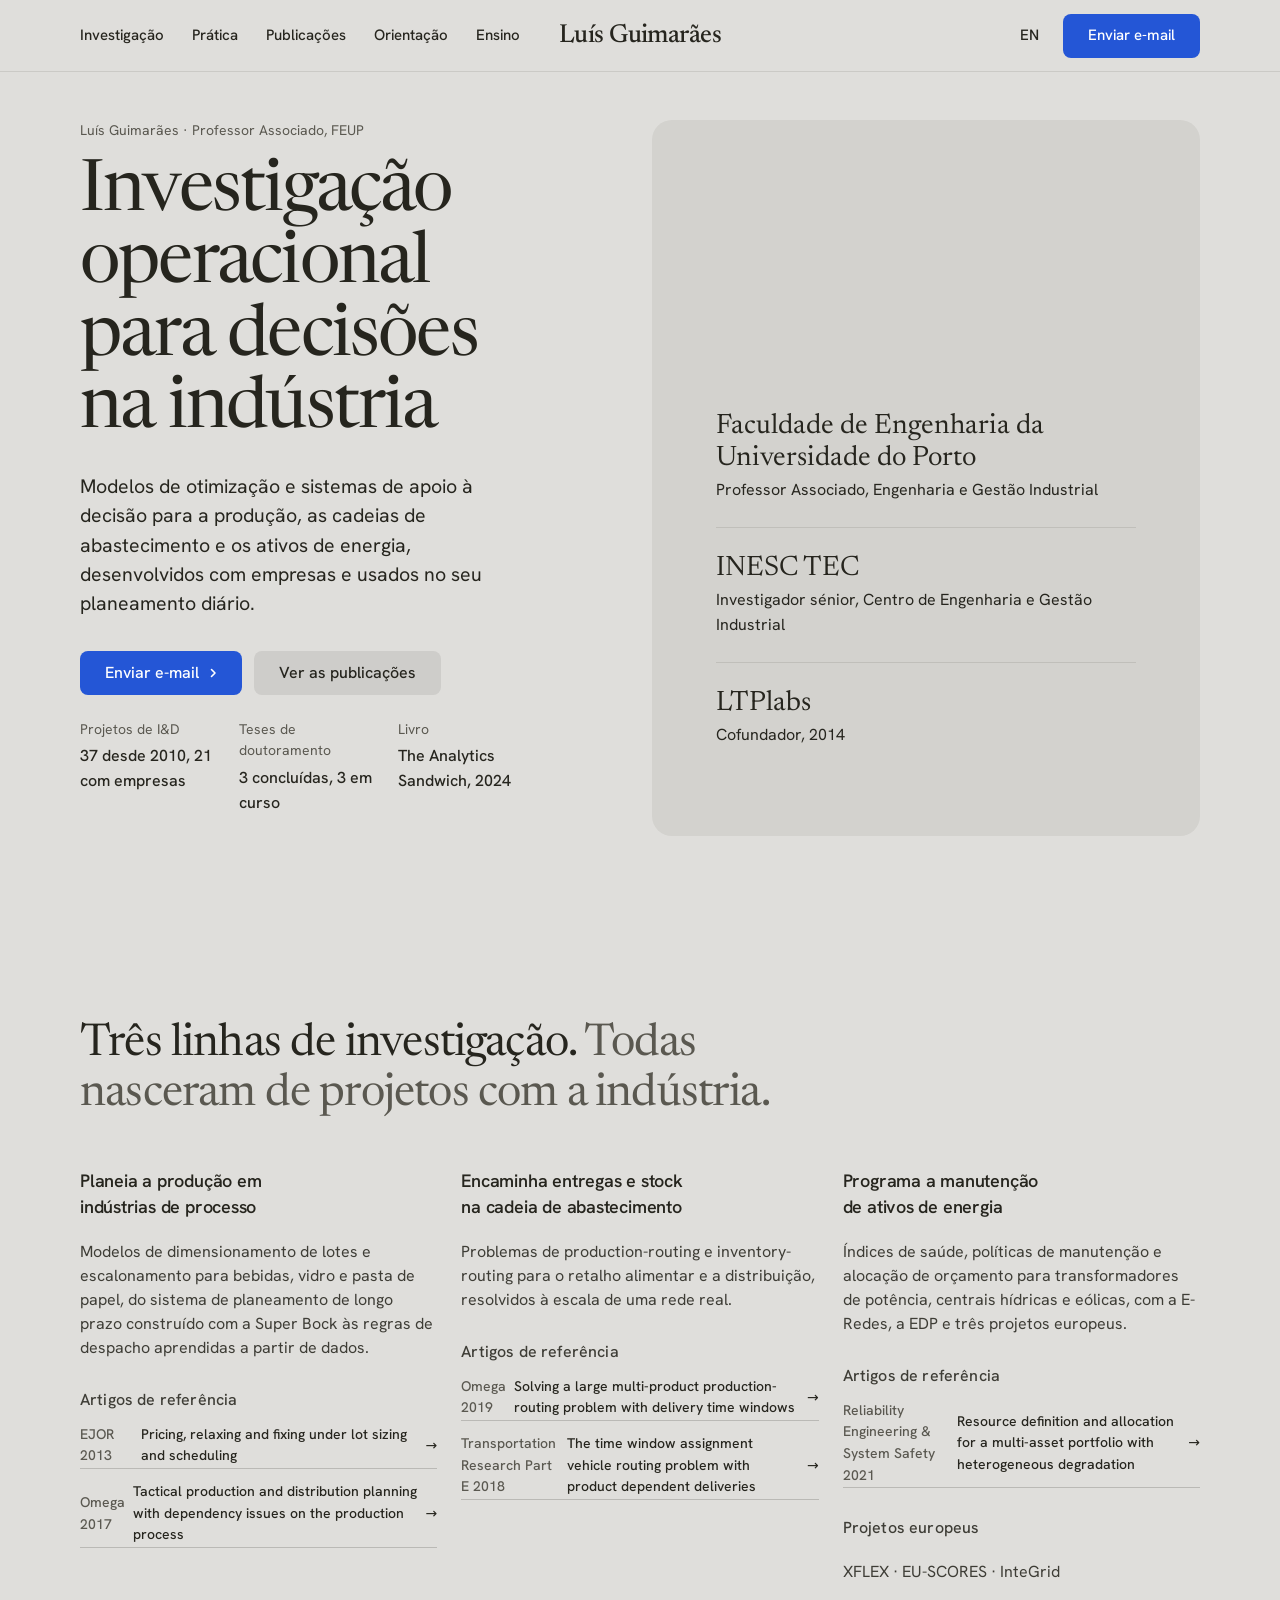
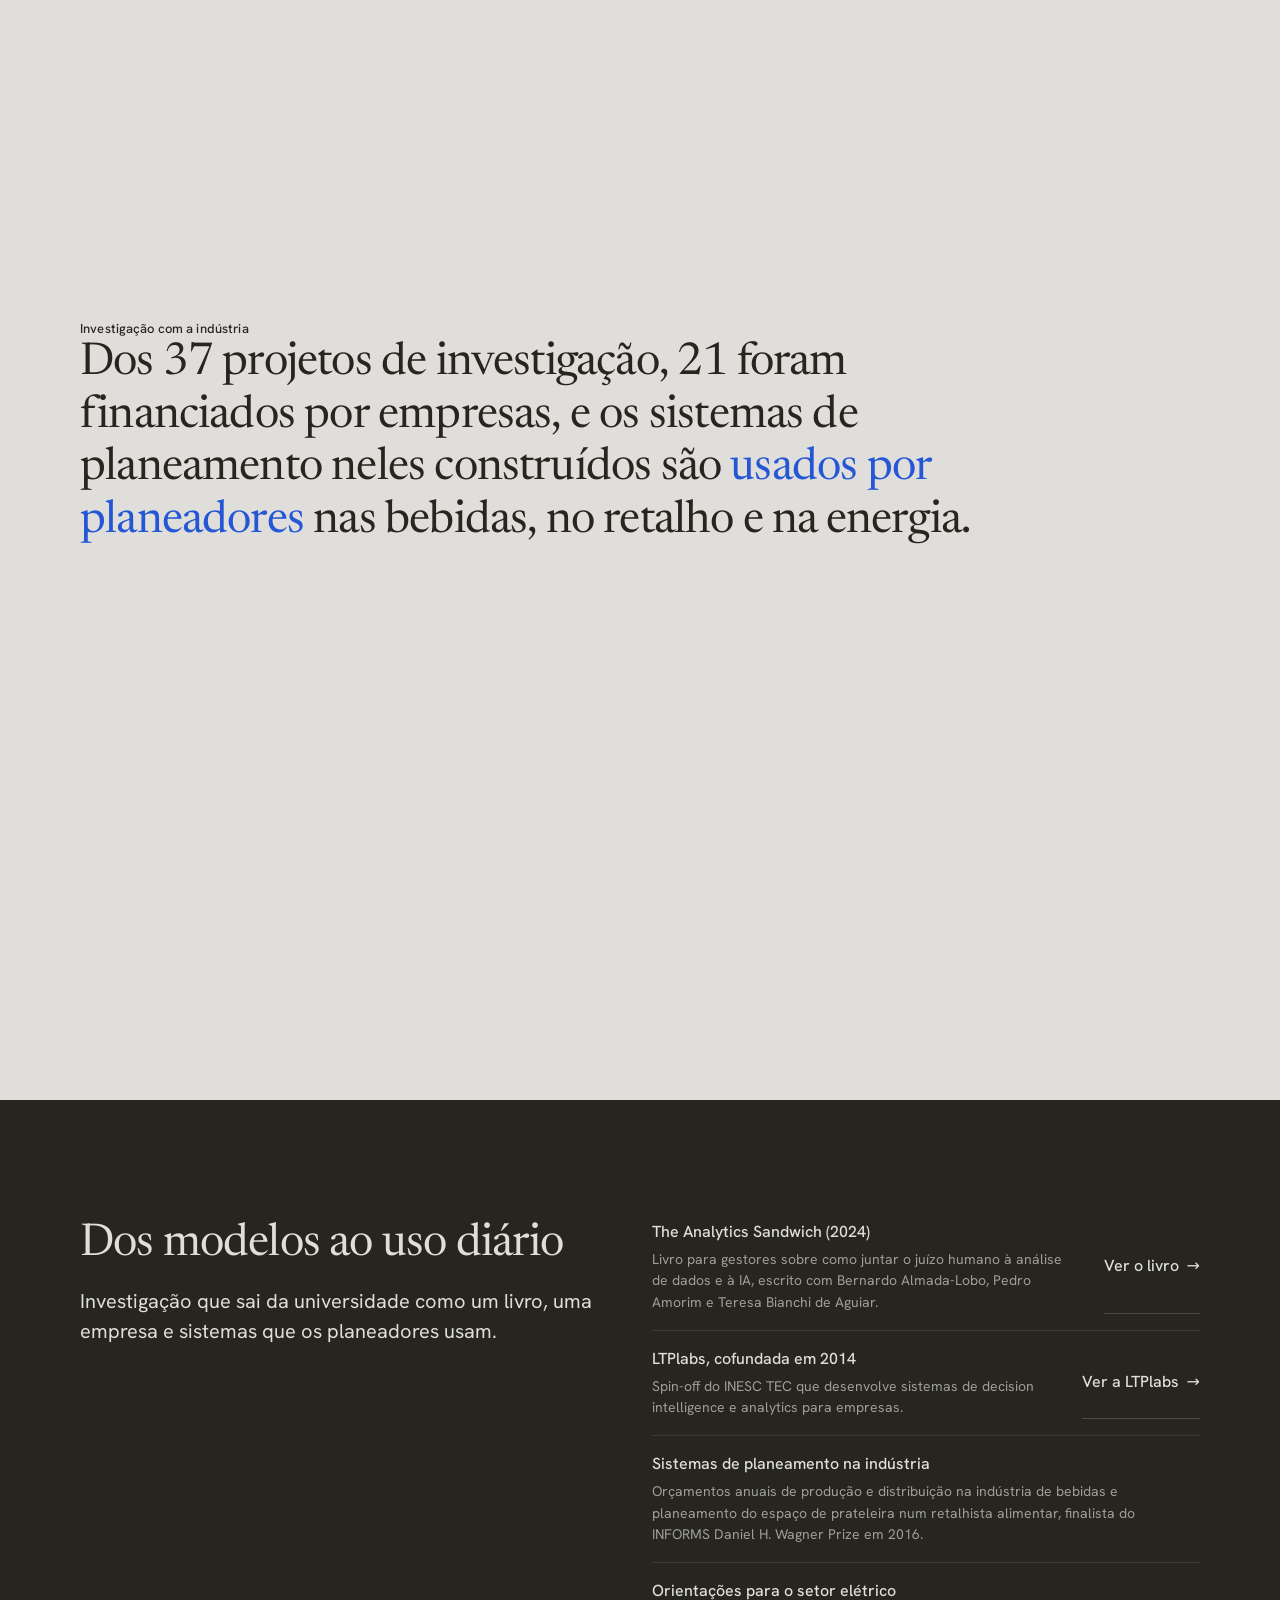
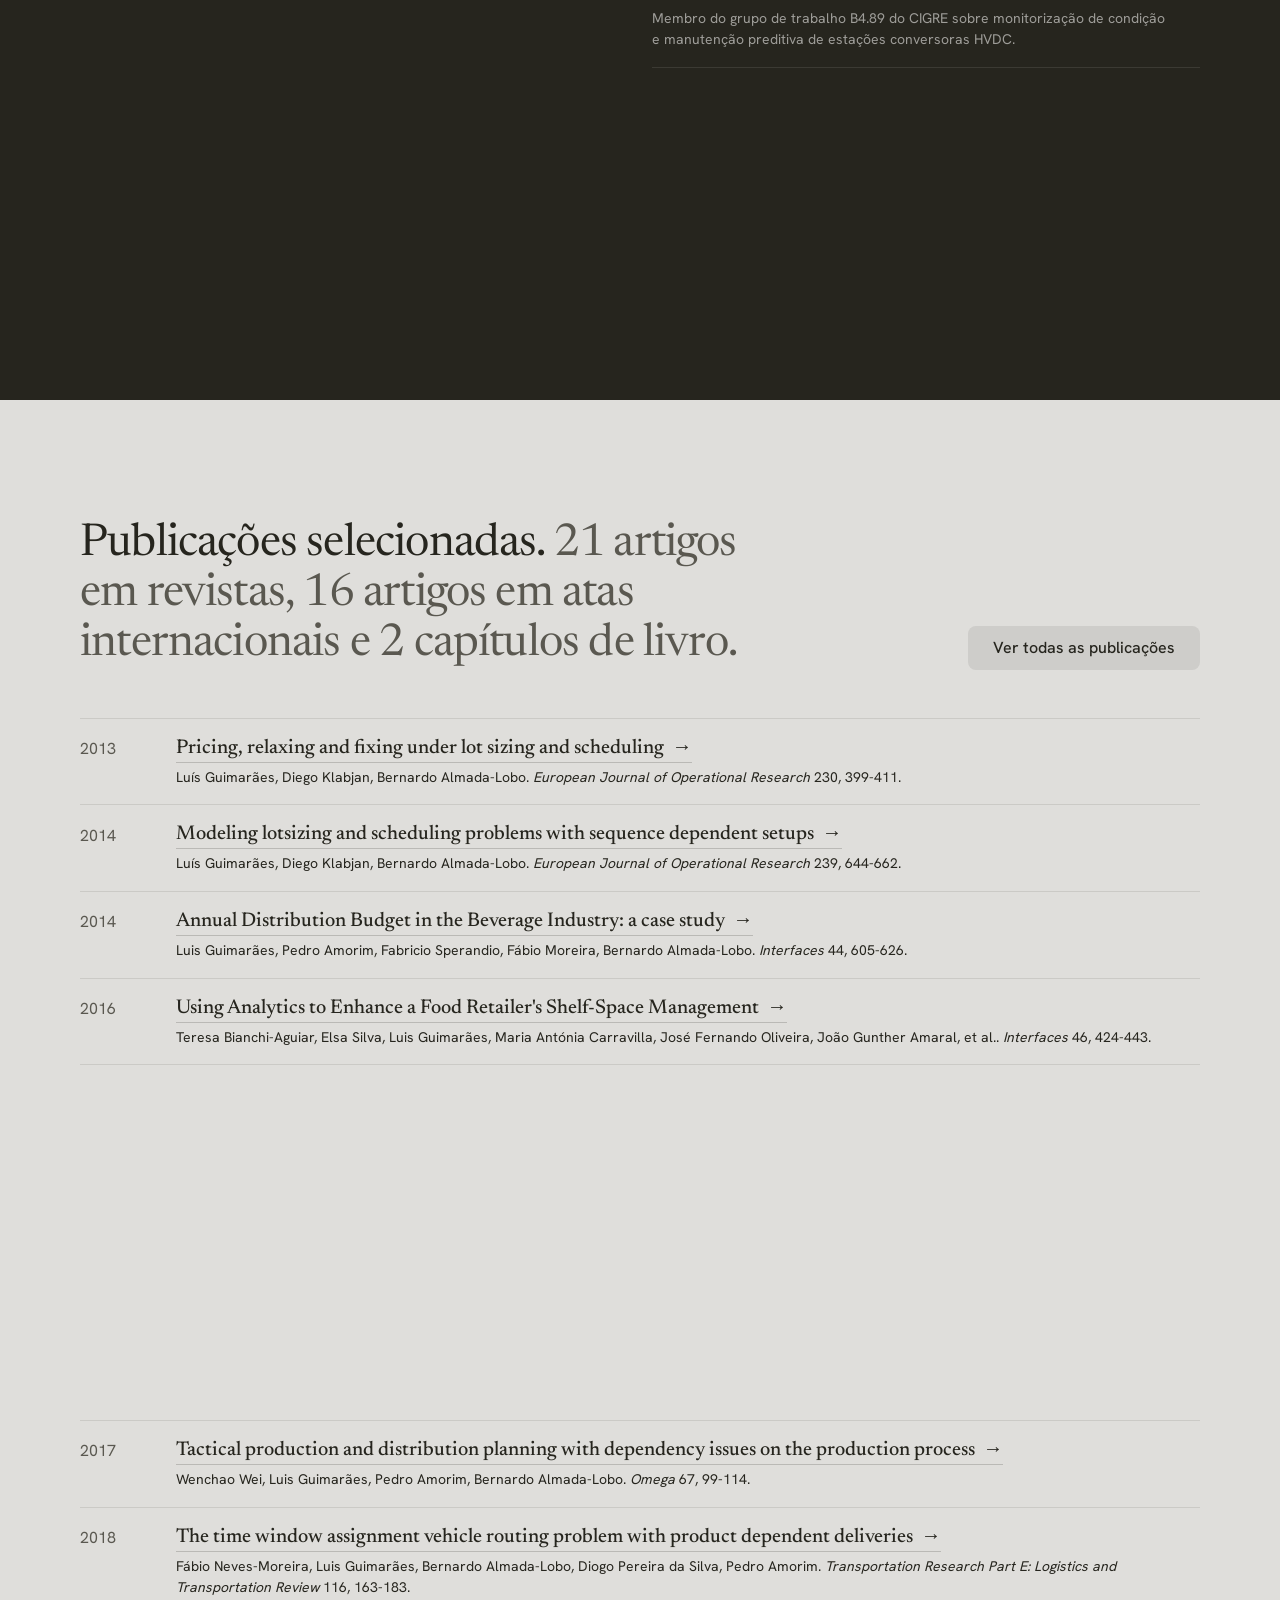
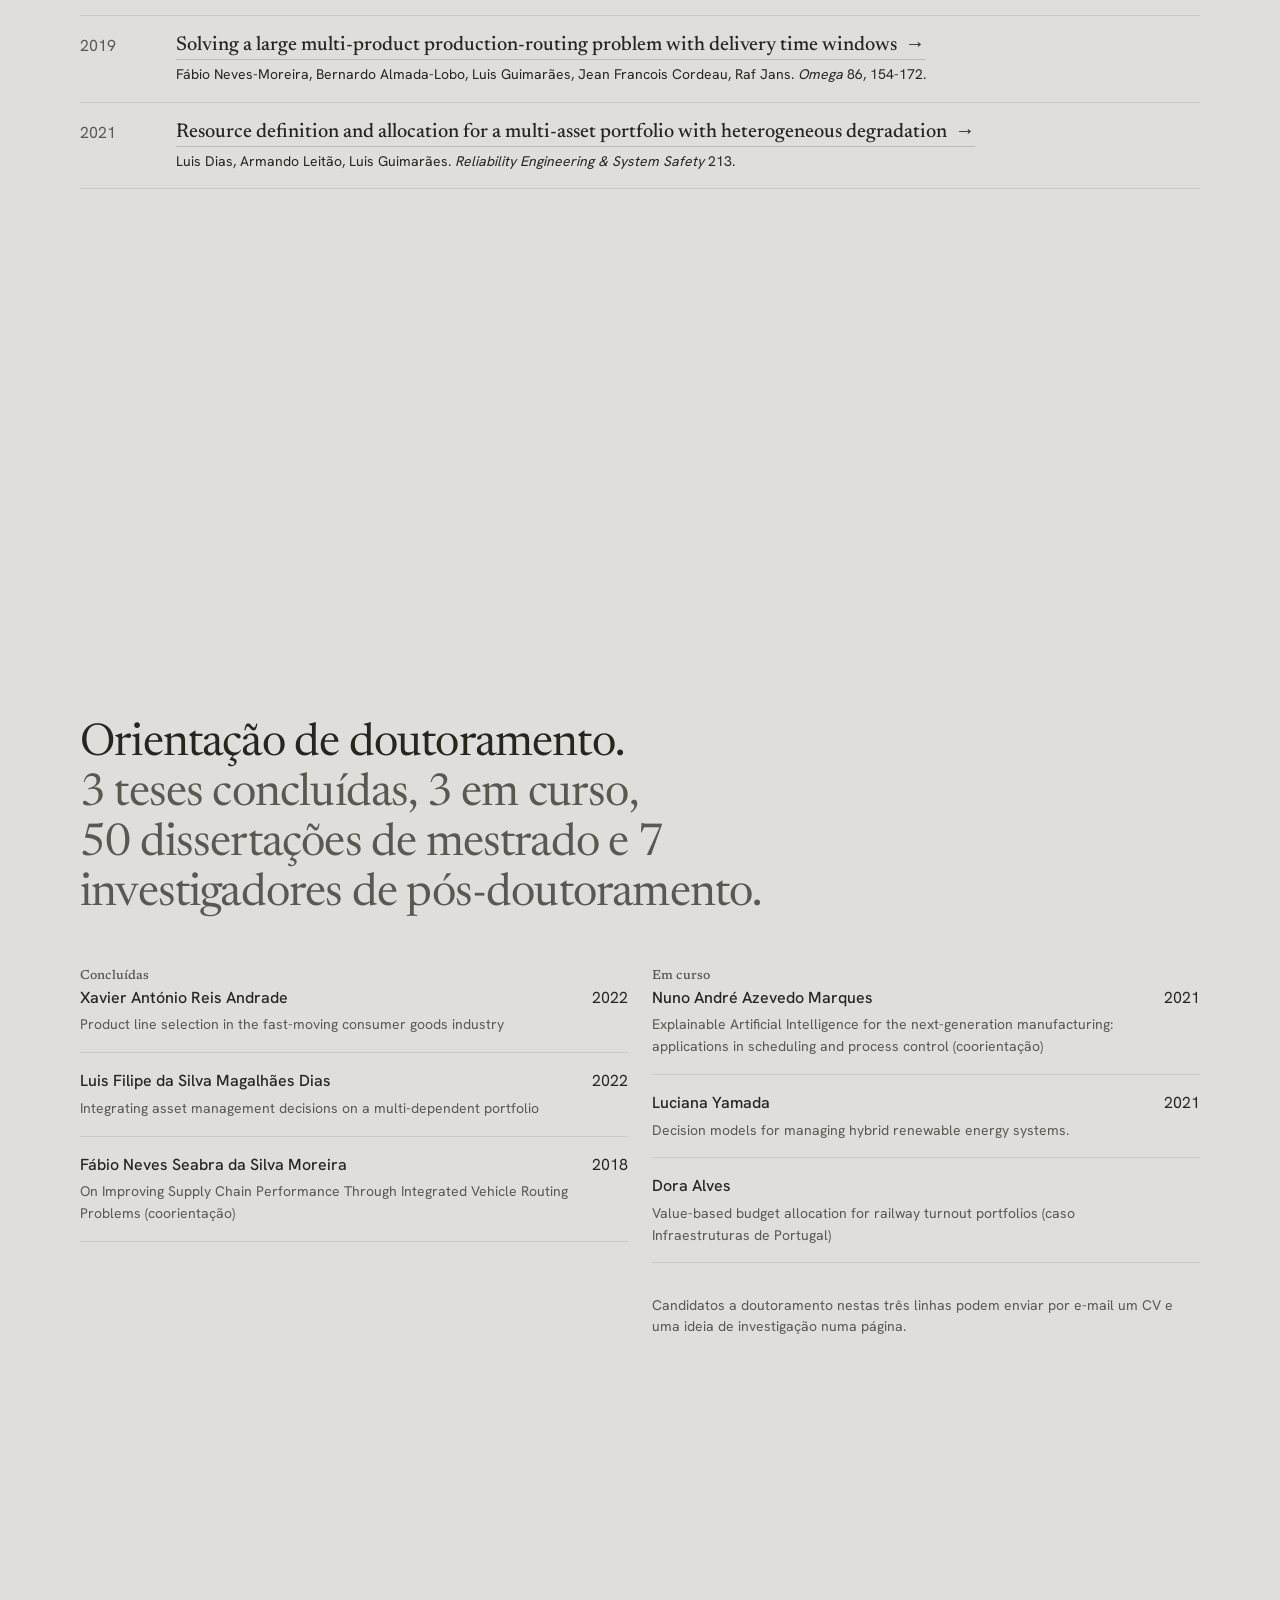
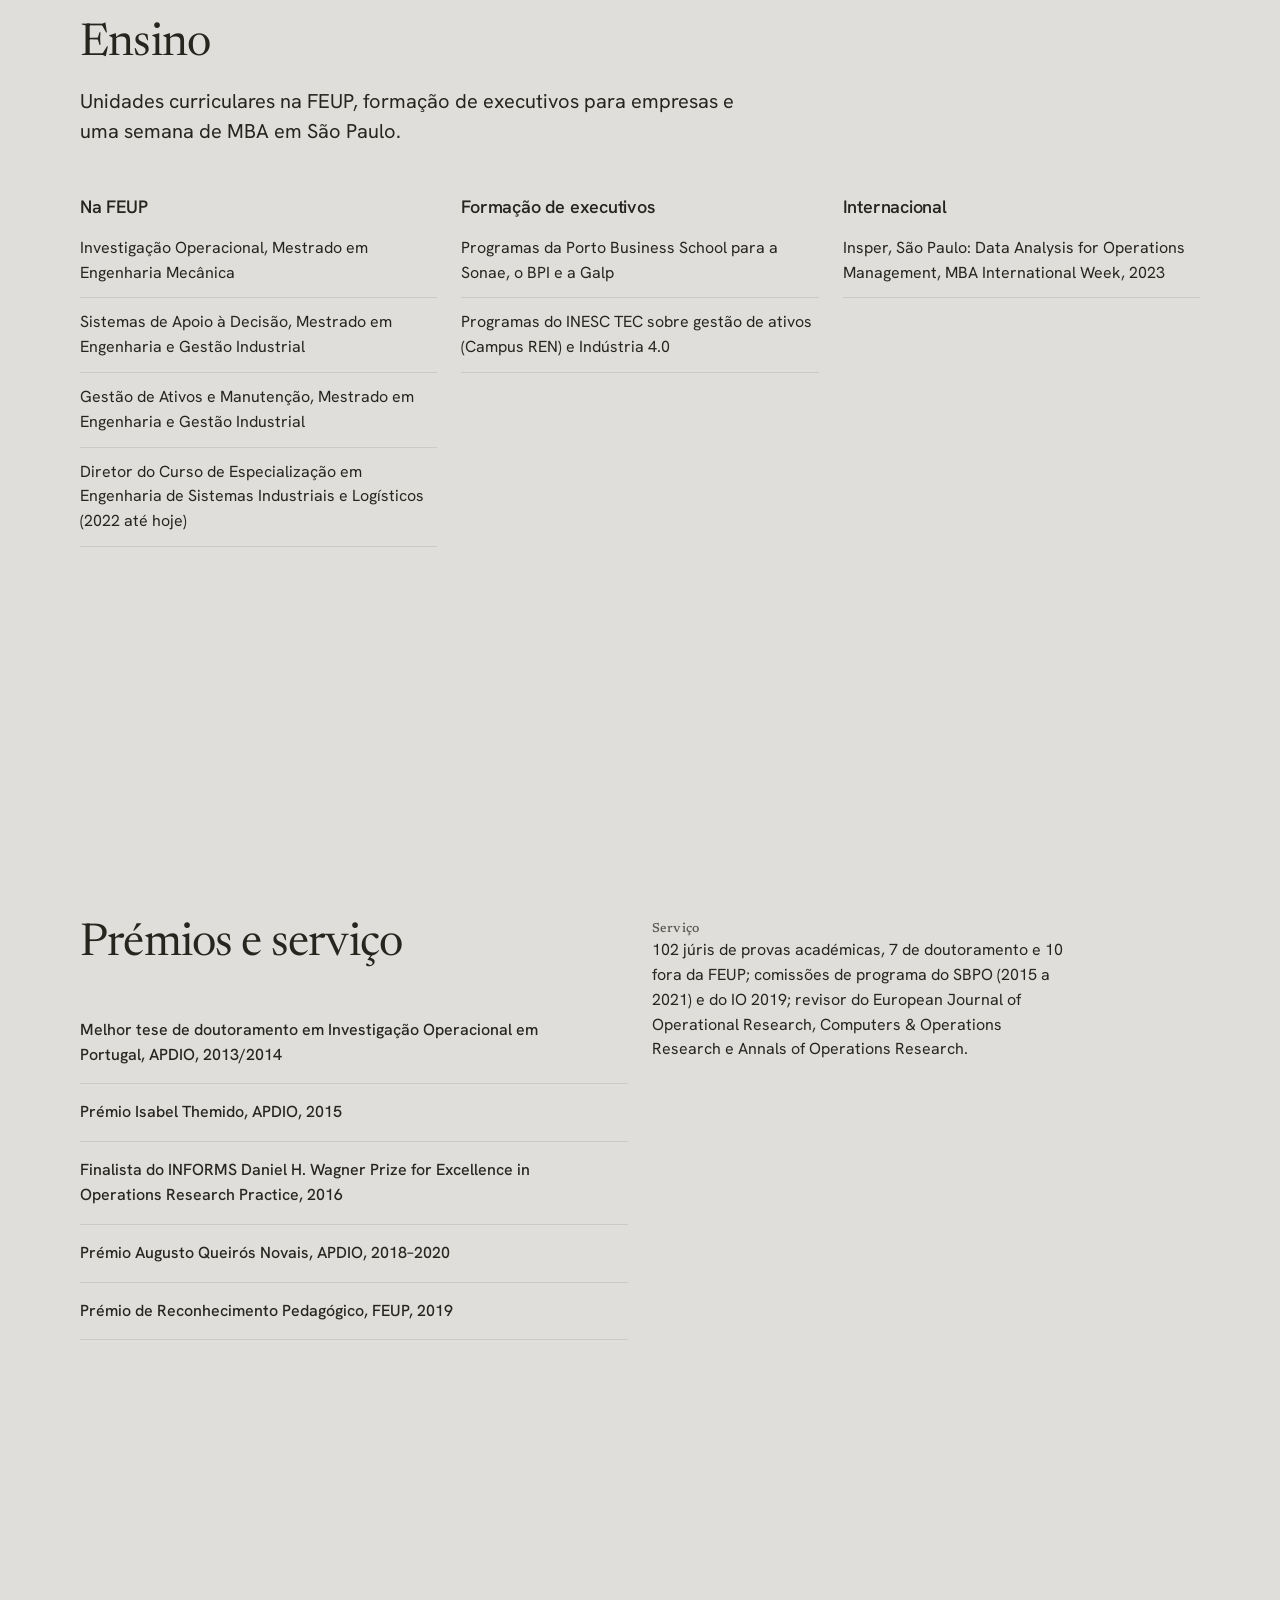
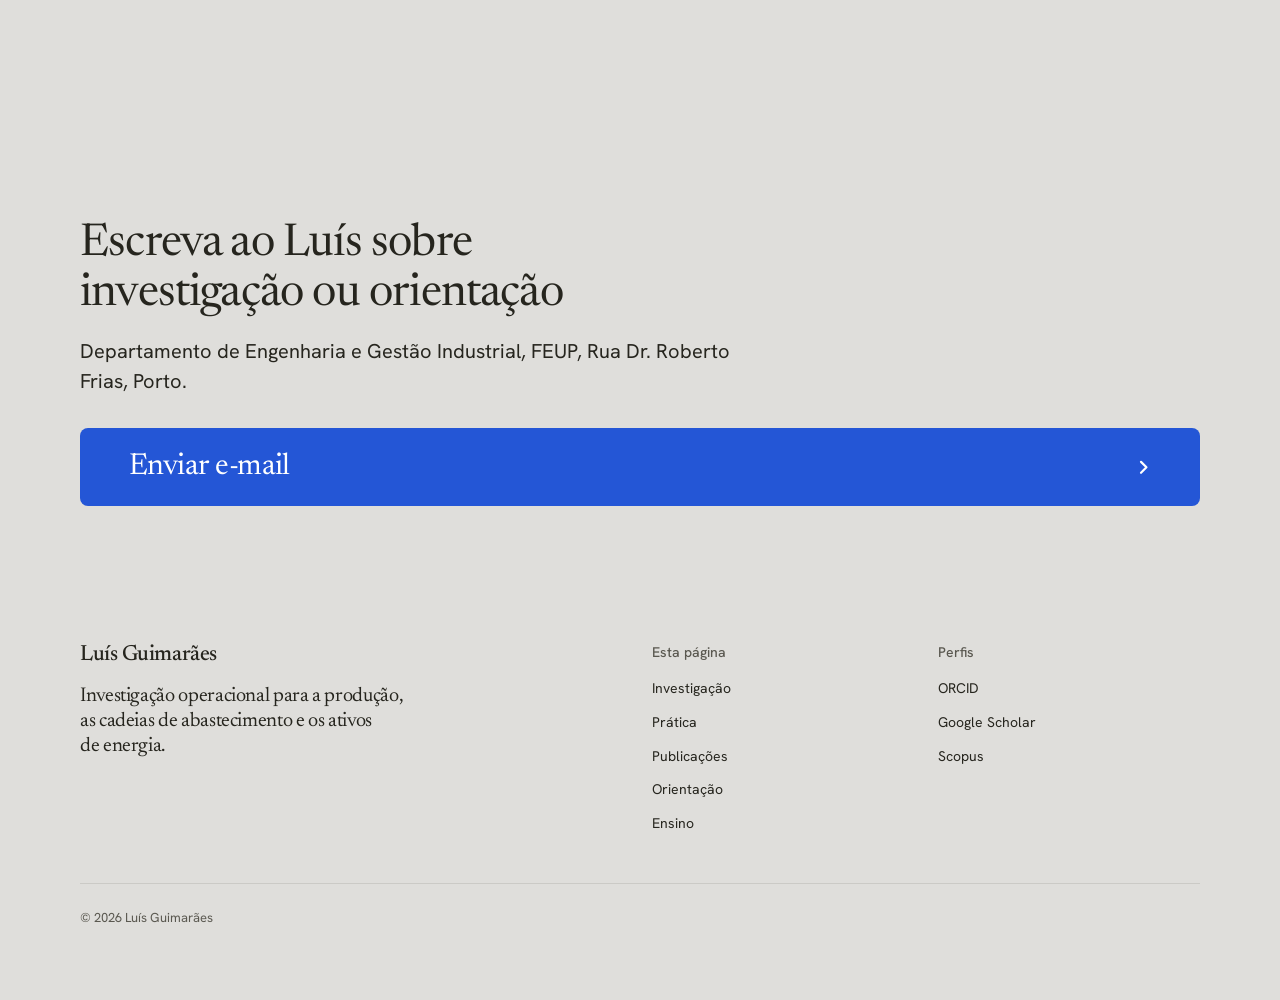
==== pt/index.html @ 7d90e44c "site: gerado de cv-base@89d232d" ====
<!doctype html>
<html lang="pt-PT" data-type="service" data-radius="soft" data-buttons="tonal" data-motion>
<head>
<meta charset="utf-8">
<meta name="viewport" content="width=device-width, initial-scale=1, viewport-fit=cover">
<title>Luís Guimarães: investigação operacional para decisões na indústria, FEUP</title>
<meta name="description" content="Luís Guimarães, Professor Associado da FEUP e investigador sénior do INESC TEC, desenvolve modelos de otimização e sistemas de apoio à decisão para a produção, as cadeias de abastecimento e os ativos de energia.">
<meta property="og:type" content="profile">
<meta property="og:title" content="Luís Guimarães: investigação operacional para decisões na indústria, FEUP">
<meta property="og:description" content="Modelos de otimização e sistemas de apoio à decisão para a produção, as cadeias de abastecimento e os ativos de energia, desenvolvidos com empresas e usados no seu planeamento diário.">
<meta name="twitter:card" content="summary">
<link rel="icon" href="../assets/favicon.svg" type="image/svg+xml">
<meta name="theme-color" content="#dfdedb">
<link rel="canonical" href="https://luis-guimaraes.github.io/pt/">
<link rel="alternate" hreflang="en" href="https://luis-guimaraes.github.io/">
<link rel="alternate" hreflang="pt" href="https://luis-guimaraes.github.io/pt/">
<meta name="site-kind" content="other">
<meta name="page-type" content="service">
<meta name="robots" content="noindex"><link rel="stylesheet" href="../assets/system.css">
<link rel="stylesheet" href="../assets/ui/cards.css">
<link rel="stylesheet" href="../assets/motion/motion.css">
<link rel="stylesheet" href="../assets/layout/layout.css">
<style>
@font-face { font-family: "Newsreader"; src: url("../assets/fonts/newsreader-latin-opsz-normal.woff2") format("woff2"); font-weight: 200 800; font-style: normal; font-display: swap; }
@font-face { font-family: "Newsreader"; src: url("../assets/fonts/newsreader-latin-opsz-italic.woff2") format("woff2"); font-weight: 200 800; font-style: italic; font-display: swap; }
@font-face { font-family: "Hanken Grotesk"; src: url("../assets/fonts/hanken-grotesk-latin-wght-normal.woff2") format("woff2"); font-weight: 100 900; font-style: normal; font-display: swap; }
:root {
  --p-bg: #dfdedb; --p-surface: #d3d2ce; --p-ink: #26251e; --p-muted: #5a5850;
  --p-accent: #2456d6; --p-accent-ink: #ffffff; --p-action: #2456d6; --p-action-ink: #ffffff;
  --p-inv-bg: #26251e; --p-inv-surface: #313029; --p-inv-ink: #dfdedb; --p-inv-muted: #9e9d99;
  --p-inv-accent: #dfdedb; --p-inv-accent-ink: #26251e; --p-inv-action: #dfdedb; --p-inv-action-ink: #26251e;
  --font-display: "Newsreader", Georgia, serif;
  --font-text: "Hanken Grotesk", system-ui, sans-serif;
  --display-weight: 400;
  --display-tracking: -0.018em;
  --display-tracking-xl: -0.025em;
  --ly-scale: 1.06;
}
</style>
<link rel="stylesheet" href="../assets/site.css">
<script>document.documentElement.classList.add('m-enter');setTimeout(()=>document.documentElement.classList.add('m-enter-done'),700)</script>
<script>document.documentElement.classList.add('mo-js');setTimeout(()=>document.documentElement.classList.add('mo-safe'),2500)</script>
<link rel="modulepreload" href="../assets/moments/moments.js"><link rel="modulepreload" href="../assets/moments/lib.js">
<link rel="modulepreload" href="../assets/moments/word-highlight/moment.js">
</head>
<body>
<!-- type: service (personal academic page)
     deal: palette stone-blueprint, type newsreader, radius soft, hero split, nav split, close type, footer columns,
     rhythm dark-band, buttons tonal, mark wordmark; moment word-highlight (statement section).
     Gerado por scripts/gerar_site.py a partir de data/ — não editar à mão. -->
<header class="nav nav--split">
  <div class="wrap nav__bar">
    <a class="skip-link" href="#top">Saltar para o conteúdo</a>
    <nav class="nav__links" aria-label="Main">
      <div class="nav__item"><a class="nav__link" href="#research">Investigação</a></div>
      <div class="nav__item"><a class="nav__link" href="#practice">Prática</a></div>
      <div class="nav__item"><a class="nav__link" href="#publications">Publicações</a></div>
      <div class="nav__item"><a class="nav__link" href="#supervision">Orientação</a></div>
      <div class="nav__item"><a class="nav__link" href="#teaching">Ensino</a></div>
    </nav>
    <a class="nav__logo" href="#top">Luís Guimarães</a>
    <div class="nav__actions">
      <a class="nav__link" href="../" hreflang="en" lang="en" aria-label="English">EN</a>
      <a class="btn btn--primary" href="mailto:lguimaraes@fe.up.pt">Enviar e-mail</a>
    </div>
    <button class="nav__toggle" type="button" aria-expanded="false" aria-label="Menu"><svg width="18" height="18" viewBox="0 0 18 18" aria-hidden="true"><path d="M2 5h14M2 13h14" stroke="currentColor" stroke-width="1.6" stroke-linecap="round"/></svg></button>
  </div>
</header>

<main id="top">
  <section class="hero hero--split" data-enter aria-labelledby="hero-h">
    <div class="wrap"><div class="hero-text grid hero__grid">
      <div class="hero__text span-5">
        <p class="hero__kicker">Luís Guimarães · Professor Associado, FEUP</p>
        <h1 id="hero-h">Investigação operacional para decisões na indústria</h1>
        <p class="hero__lead">Modelos de otimização e sistemas de apoio à decisão para a produção, as cadeias de abastecimento e os ativos de energia, desenvolvidos com empresas e usados no seu planeamento diário.</p>
        <div class="btn-row">
          <a class="btn btn--primary" href="mailto:lguimaraes@fe.up.pt">Enviar e-mail<svg class="m-arrow" viewBox="0 0 12 12" aria-hidden="true"><path class="m-arrow__stem" d="M1 6h8"/><path class="m-arrow__head" d="M4.5 2.5 8 6l-3.5 3.5"/></svg></a>
          <a class="btn btn--secondary" href="#publications">Ver as publicações</a>
        </div>
        <dl class="hero-facts">
<div><dt>Projetos de I&amp;D</dt><dd>37 desde 2010, 21 com empresas</dd></div><div><dt>Teses de doutoramento</dt><dd>3 concluídas, 3 em curso</dd></div><div><dt>Livro</dt><dd>The Analytics Sandwich, 2024</dd></div>        </dl>
      </div>
      <!-- retrato em falta: templates/web/img/retrato.jpg. Até lá, as afiliações ocupam o lugar da fotografia. -->
      <div class="hero__media hero__media--card span-6 start-7">
        <ul class="affil">
<li><span class="affil__name">Faculdade de Engenharia da Universidade do Porto</span><span class="affil__role">Professor Associado, Engenharia e Gestão Industrial</span></li><li><span class="affil__name">INESC TEC</span><span class="affil__role">Investigador sénior, Centro de Engenharia e Gestão Industrial</span></li><li><span class="affil__name">LTPlabs</span><span class="affil__role">Cofundador, 2014</span></li>        </ul>
      </div>
    </div></div>
  </section>

  <section class="section" id="research" aria-labelledby="research-h">
    <div class="wrap">
      <div class="section-head"><h2 id="research-h">Três linhas de investigação. <span class="muted">Todas nasceram de projetos com a indústria.</span></h2></div>
      <div class="grid grid--top">
        <article class="card card--open span-4 line-card">
          <h3>Planeia a produção em indústrias de processo</h3>
          <p>Modelos de dimensionamento de lotes e escalonamento para bebidas, vidro e pasta de papel, do sistema de planeamento de longo prazo construído com a Super Bock às regras de despacho aprendidas a partir de dados.</p>
          <p class="t-label muted">Artigos de referência</p>
          <ul class="refs"><li><a class="link" href="https://doi.org/10.1016/j.ejor.2013.04.030"><span class="refs__venue">EJOR 2013</span> Pricing, relaxing and fixing under lot sizing and scheduling</a></li><li><a class="link" href="https://doi.org/10.1016/j.omega.2016.04.004"><span class="refs__venue">Omega 2017</span> Tactical production and distribution planning with dependency issues on the production process</a></li></ul>
        </article>
        <article class="card card--open span-4 line-card">
          <h3>Encaminha entregas e stock na cadeia de abastecimento</h3>
          <p>Problemas de production-routing e inventory-routing para o retalho alimentar e a distribuição, resolvidos à escala de uma rede real.</p>
          <p class="t-label muted">Artigos de referência</p>
          <ul class="refs"><li><a class="link" href="https://doi.org/10.1016/j.omega.2018.07.006"><span class="refs__venue">Omega 2019</span> Solving a large multi-product production-routing problem with delivery time windows</a></li><li><a class="link" href="https://doi.org/10.1016/j.tre.2018.03.004"><span class="refs__venue">Transportation Research Part E 2018</span> The time window assignment vehicle routing problem with product dependent deliveries</a></li></ul>
        </article>
        <article class="card card--open span-4 line-card">
          <h3>Programa a manutenção de ativos de energia</h3>
          <p>Índices de saúde, políticas de manutenção e alocação de orçamento para transformadores de potência, centrais hídricas e eólicas, com a E-Redes, a EDP e três projetos europeus.</p>
          <p class="t-label muted">Artigos de referência</p>
          <ul class="refs"><li><a class="link" href="https://doi.org/10.1016/j.ress.2021.107768"><span class="refs__venue">Reliability Engineering &amp; System Safety 2021</span> Resource definition and allocation for a multi-asset portfolio with heterogeneous degradation</a></li></ul>
<p class="t-label muted">Projetos europeus</p>
          <p class="t-small">XFLEX · EU-SCORES · InteGrid</p>        </article>
      </div>
    </div>
  </section>

  <section class="section statement" id="statement" data-moment="word-highlight" aria-label="Investigação com a indústria">
    <div class="wrap">
      <p class="t-label">Investigação com a indústria</p>
      <p class="mo-wh__text">Dos 37 projetos de investigação, 21 foram financiados por empresas, e os sistemas de planeamento neles construídos são <strong>usados por planeadores</strong> nas bebidas, no retalho e na energia.</p>
    </div>
  </section>

  <section class="section ground-inverse" id="practice" aria-labelledby="practice-h">
    <div class="wrap grid grid--top">
      <div class="span-6">
        <div class="section-head"><h2 id="practice-h">Dos modelos ao uso diário</h2><p>Investigação que sai da universidade como um livro, uma empresa e sistemas que os planeadores usam.</p></div>
      </div>
      <ul class="rows span-6 start-7">
        <li><span class="rows__name">The Analytics Sandwich (2024)<small>Livro para gestores sobre como juntar o juízo humano à análise de dados e à IA, escrito com Bernardo Almada-Lobo, Pedro Amorim e Teresa Bianchi de Aguiar.</small></span><a class="rows__value link" href="https://theanalyticssandwich.ltplabs.com">Ver o livro</a></li>
        <li><span class="rows__name">LTPlabs, cofundada em 2014<small>Spin-off do INESC TEC que desenvolve sistemas de decision intelligence e analytics para empresas.</small></span><a class="rows__value link" href="https://ltplabs.com">Ver a LTPlabs</a></li>
        <li><span class="rows__name">Sistemas de planeamento na indústria<small>Orçamentos anuais de produção e distribuição na indústria de bebidas e planeamento do espaço de prateleira num retalhista alimentar, finalista do INFORMS Daniel H. Wagner Prize em 2016.</small></span><span class="rows__value"></span></li>
        <li><span class="rows__name">Orientações para o setor elétrico<small>Membro do grupo de trabalho B4.89 do CIGRE sobre monitorização de condição e manutenção preditiva de estações conversoras HVDC.</small></span><span class="rows__value"></span></li>
      </ul>
    </div>
  </section>

  <section class="section g2" id="publications" aria-labelledby="pubs-h">
    <div class="wrap">
      <div class="group">
        <div class="section-head section-head--split">
          <div><h2 id="pubs-h">Publicações selecionadas. <span class="muted">21 artigos em revistas, 16 artigos em atas internacionais e 2 capítulos de livro.</span></h2>
</div>
          <a class="btn btn--secondary" href="publicacoes.html">Ver todas as publicações</a>
        </div>
        <ol class="pubs">
          <li><span class="pubs__year">2013</span><span class="pubs__body"><span class="pubs__title"><a class="link" href="https://doi.org/10.1016/j.ejor.2013.04.030">Pricing, relaxing and fixing under lot sizing and scheduling</a></span><span class="pubs__meta">Luís Guimarães, Diego Klabjan, Bernardo Almada-Lobo. <em>European Journal of Operational Research</em> 230, 399-411.</span></span></li>
          <li><span class="pubs__year">2014</span><span class="pubs__body"><span class="pubs__title"><a class="link" href="https://doi.org/10.1016/j.ejor.2014.05.018">Modeling lotsizing and scheduling problems with sequence dependent setups</a></span><span class="pubs__meta">Luís Guimarães, Diego Klabjan, Bernardo Almada-Lobo. <em>European Journal of Operational Research</em> 239, 644-662.</span></span></li>
          <li><span class="pubs__year">2014</span><span class="pubs__body"><span class="pubs__title"><a class="link" href="https://doi.org/10.1287/inte.2014.0747">Annual Distribution Budget in the Beverage Industry: a case study</a></span><span class="pubs__meta">Luis Guimarães, Pedro Amorim, Fabricio Sperandio, Fábio Moreira, Bernardo Almada-Lobo. <em>Interfaces</em> 44, 605-626.</span></span></li>
          <li><span class="pubs__year">2016</span><span class="pubs__body"><span class="pubs__title"><a class="link" href="https://doi.org/10.1287/inte.2016.0859">Using Analytics to Enhance a Food Retailer&#39;s Shelf-Space Management</a></span><span class="pubs__meta">Teresa Bianchi-Aguiar, Elsa Silva, Luis Guimarães, Maria Antónia Carravilla, José Fernando Oliveira, João Gunther Amaral, et al.. <em>Interfaces</em> 46, 424-443.</span></span></li>
        </ol>
      </div>
      <div class="group">
        <ol class="pubs">
          <li><span class="pubs__year">2017</span><span class="pubs__body"><span class="pubs__title"><a class="link" href="https://doi.org/10.1016/j.omega.2016.04.004">Tactical production and distribution planning with dependency issues on the production process</a></span><span class="pubs__meta">Wenchao Wei, Luis Guimarães, Pedro Amorim, Bernardo Almada-Lobo. <em>Omega</em> 67, 99-114.</span></span></li>
          <li><span class="pubs__year">2018</span><span class="pubs__body"><span class="pubs__title"><a class="link" href="https://doi.org/10.1016/j.tre.2018.03.004">The time window assignment vehicle routing problem with product dependent deliveries</a></span><span class="pubs__meta">Fábio Neves-Moreira, Luis Guimarães, Bernardo Almada-Lobo, Diogo Pereira da Silva, Pedro Amorim. <em>Transportation Research Part E: Logistics and Transportation Review</em> 116, 163-183.</span></span></li>
          <li><span class="pubs__year">2019</span><span class="pubs__body"><span class="pubs__title"><a class="link" href="https://doi.org/10.1016/j.omega.2018.07.006">Solving a large multi-product production-routing problem with delivery time windows</a></span><span class="pubs__meta">Fábio Neves-Moreira, Bernardo Almada-Lobo, Luis Guimarães, Jean Francois Cordeau, Raf Jans. <em>Omega</em> 86, 154-172.</span></span></li>
          <li><span class="pubs__year">2021</span><span class="pubs__body"><span class="pubs__title"><a class="link" href="https://doi.org/10.1016/j.ress.2021.107768">Resource definition and allocation for a multi-asset portfolio with heterogeneous degradation</a></span><span class="pubs__meta">Luis Dias, Armando Leitão, Luis Guimarães. <em>Reliability Engineering &amp; System Safety</em> 213.</span></span></li>
        </ol>
      </div>
    </div>
  </section>

  <section class="section" id="supervision" aria-labelledby="sup-h">
    <div class="wrap">
      <div class="section-head"><h2 id="sup-h">Orientação de doutoramento. <span class="muted">3 teses concluídas, 3 em curso, 50 dissertações de mestrado e 7 investigadores de pós-doutoramento.</span></h2></div>
      <div class="grid grid--top">
        <div class="span-6">
          <h3 class="t-label muted">Concluídas</h3>
          <ul class="rows"><li><span class="rows__name">Xavier António Reis Andrade<small>Product line selection in the fast-moving consumer goods industry</small></span><span class="rows__value">2022</span></li><li><span class="rows__name">Luis Filipe da Silva Magalhães Dias<small>Integrating asset management decisions on a multi-dependent portfolio</small></span><span class="rows__value">2022</span></li><li><span class="rows__name">Fábio Neves Seabra da Silva Moreira<small>On Improving Supply Chain Performance Through Integrated Vehicle Routing Problems (coorientação)</small></span><span class="rows__value">2018</span></li></ul>
        </div>
        <div class="span-6">
          <h3 class="t-label muted">Em curso</h3>
          <ul class="rows"><li><span class="rows__name">Nuno André Azevedo Marques<small>Explainable Artificial Intelligence for the next-generation manufacturing: applications in scheduling and process control (coorientação)</small></span><span class="rows__value">2021</span></li><li><span class="rows__name">Luciana Yamada<small>Decision models for managing hybrid renewable energy systems.</small></span><span class="rows__value">2021</span></li><li><span class="rows__name">Dora Alves<small>Value-based budget allocation for railway turnout portfolios (caso Infraestruturas de Portugal)</small></span><span class="rows__value"></span></li></ul>
          <p class="t-small note">Candidatos a doutoramento nestas três linhas podem enviar por e-mail um CV e uma ideia de investigação numa página.</p>
        </div>
      </div>
    </div>
  </section>

  <section class="section" id="teaching" aria-labelledby="teach-h">
    <div class="wrap">
      <div class="section-head"><h2 id="teach-h">Ensino</h2><p>Unidades curriculares na FEUP, formação de executivos para empresas e uma semana de MBA em São Paulo.</p></div>
      <div class="grid grid--top">
        <div class="card card--open span-4 teach-col"><h3>Na FEUP</h3><ul><li>Investigação Operacional, Mestrado em Engenharia Mecânica</li><li>Sistemas de Apoio à Decisão, Mestrado em Engenharia e Gestão Industrial</li><li>Gestão de Ativos e Manutenção, Mestrado em Engenharia e Gestão Industrial</li><li>Diretor do Curso de Especialização em Engenharia de Sistemas Industriais e Logísticos (2022 até hoje)</li></ul></div>
        <div class="card card--open span-4 teach-col"><h3>Formação de executivos</h3><ul><li>Programas da Porto Business School para a Sonae, o BPI e a Galp</li><li>Programas do INESC TEC sobre gestão de ativos (Campus REN) e Indústria 4.0</li></ul></div>
        <div class="card card--open span-4 teach-col"><h3>Internacional</h3><ul><li>Insper, São Paulo: Data Analysis for Operations Management, MBA International Week, 2023</li></ul></div>
      </div>
    </div>
  </section>

  <section class="section" id="recognition" aria-labelledby="rec-h">
    <div class="wrap grid grid--top">
      <div class="span-6">
        <div class="section-head"><h2 id="rec-h">Prémios e serviço</h2></div>
        <ul class="rows"><li><span class="rows__name">Melhor tese de doutoramento em Investigação Operacional em Portugal, APDIO, 2013/2014</span></li><li><span class="rows__name">Prémio Isabel Themido, APDIO, 2015</span></li><li><span class="rows__name">Finalista do INFORMS Daniel H. Wagner Prize for Excellence in Operations Research Practice, 2016</span></li><li><span class="rows__name">Prémio Augusto Queirós Novais, APDIO, 2018–2020</span></li><li><span class="rows__name">Prémio de Reconhecimento Pedagógico, FEUP, 2019</span></li></ul>
      </div>
      <div class="span-6 start-7 service">
        <h3 class="t-label muted">Serviço</h3>
        <p>102 júris de provas académicas, 7 de doutoramento e 10 fora da FEUP; comissões de programa do SBPO (2015 a 2021) e do IO 2019; revisor do European Journal of Operational Research, Computers &amp; Operations Research e Annals of Operations Research.</p>
      </div>
    </div>
  </section>
</main>

<footer class="footer closing" id="contact" aria-labelledby="close-h">
  <div class="wrap">
    <div class="closing__cta close--type">
      <div class="section-head">
        <h2 id="close-h">Escreva ao Luís sobre investigação ou orientação</h2>
        <p>Departamento de Engenharia e Gestão Industrial, FEUP, Rua Dr. Roberto Frias, Porto.</p>
      </div>
      <a class="btn btn--primary btn--xl btn--wide" href="mailto:lguimaraes@fe.up.pt">Enviar e-mail<svg class="m-arrow" viewBox="0 0 12 12" aria-hidden="true"><path class="m-arrow__stem" d="M1 6h8"/><path class="m-arrow__head" d="M4.5 2.5 8 6l-3.5 3.5"/></svg></a>
    </div>
    <div class="closing__links">
      <div class="grid">
        <div class="span-6 stack-4">
          <a class="nav__logo" href="#top">Luís Guimarães</a>
          <p class="footer__lede">Investigação operacional para a produção, as cadeias de abastecimento e os ativos de energia.</p>
        </div>
        <div class="span-3 start-7 footer__col"><h3>Esta página</h3><ul>
          <li><a href="#research">Investigação</a></li><li><a href="#practice">Prática</a></li>
          <li><a href="#publications">Publicações</a></li><li><a href="#supervision">Orientação</a></li><li><a href="#teaching">Ensino</a></li></ul></div>
        <div class="span-3 footer__col"><h3>Perfis</h3><ul>
          <li><a href="https://orcid.org/0000-0002-6293-5691">ORCID</a></li><li><a href="https://scholar.google.com/citations?user=n98JP14AAAAJ">Google Scholar</a></li><li><a href="https://www.scopus.com/authid/detail.uri?authorId=37077129000">Scopus</a></li></ul></div>
      </div>
      <div class="footer__legal"><span>&copy; 2026 Luís Guimarães</span></div>
    </div>
  </div>
</footer>
<script type="module" src="../assets/system.js"></script>
<script type="module" src="../assets/motion/motion.js"></script>
<script type="module" src="../assets/layout/layout.js"></script>
</body>
</html>
---- assets/system.css ----
/*
  taste-skill system.css - the one system for the page. Link it first, then assets/ui/cards.css (the
  feature card, its panel and the fragment placements), then set the palette (--p-*), the fonts and
  the radius set on :root in the page (node scripts/start.mjs prints that block).
  Do not add a second grid, spacing scale, type scale, radius scale, button or card style.
*/

/* ---------------------------------------------------------------- tokens */
:root {
  /* palette (hex only; fx.js reads --bg --surface --ink --muted --accent --accent-ink) */
  --p-bg: #ffffff;
  --p-surface: #f4f4f4;
  --p-ink: #111111;
  --p-muted: #6b6b6b;
  --p-accent: #1a4be0;
  --p-accent-ink: #ffffff;
  --p-action: #1a4be0;      /* buttons, links, focus: the accent, or the ink when the accent is too pale */
  --p-action-ink: #ffffff;
  --p-inv-bg: #111111;
  --p-inv-surface: #1c1c1c;
  --p-inv-ink: #f4f4f4;
  --p-inv-muted: #a3a3a3;
  --p-inv-accent: #ffffff;
  --p-inv-accent-ink: #111111;
  --p-inv-action: #ffffff;
  --p-inv-action-ink: #111111;
  /* the lit ground behind UI and in the closing band (references/cards.md), one per page, tech pages only
     (none on kind other, which is flat): <html data-ground="sand|sky|sage|painting">. system.js gives it to every ground
     that holds UI, on light and dark pages alike; --hue on one panel changes only its accent */
  --ground-bg: #d9ccb7; --ground-surface: #e9e0d2; --ground-ink: #2a2622; --ground-muted: #5a534a; --ground-accent: #a8794a;

  /* fonts */
  --font-display: system-ui, -apple-system, "Segoe UI", sans-serif;
  --font-text: system-ui, -apple-system, "Segoe UI", sans-serif;
  --font-mono: ui-monospace, "SFMono-Regular", Menlo, Consolas, monospace;
  --display-weight: 400;    /* headlines 400; 500 on a tech page (software, gaming, hardware) */
  --display-tracking: -0.025em;

  /* the page rhythm (references/layout-v4.md): one section per screen. The header is fixed and
     --nav tall; every section is padded --padt above and --padb (plus the phone action bar, --bar)
     below, and is exactly one or two screens tall (--h: 1 or 2; --hm on a phone). The hero's words
     start --hgap under the header and its content ends --hpadb above the fold. */
  --nav: 72px;
  --padt: 120px;
  --padb: 72px;
  --hgap: 48px;
  --hpadb: 64px;
  --bar: 0px;
  /* grid: one .wrap (alias .container) for the header, every section and the footer, the same
     --gut on both sides: 1280 wide at x 80-1360 at 1440, 342 at x 24-366 at 390 */
  --container: 1280px;
  --gut: 80px;
  --pad: var(--gut);
  --gutter: 24px;

  /* spacing: 4/8 scale */
  --s-1: 4px;  --s-2: 8px;  --s-3: 12px; --s-4: 16px; --s-5: 24px;
  --s-6: 32px; --s-7: 48px; --s-8: 64px; --s-9: 96px; --s-10: 128px;
  --section: 40px;      /* only a .section outside main (the kit's demo pages); every main > section and
                           footer.closing take --padt and --padb */
  --section-band: 56px; /* the same for an older footer outside footer.closing */
  --head-gap: 48px;     /* the one heading-to-content gap, 32 on a phone (layout.css reads it as --ly-head-gap) */
  --card-pad: 16px;     /* card padding (cards.css sets its own for cards with a panel) */
  --card-gap: 16px;     /* gap between cards */

  /* type scale (the only sizes on the page) */
  --t-label: 13px;
  --t-small: 14px;
  --t-body: 16px;
  --t-lead: 18px;
  --t-card: 18px;
  --t-h3: 24px;
  /* straight lines from the phone size at 390 to the desktop size at 1440 (system.md's table) */
  --t-h2: clamp(30px, 1.72vw + 23.3px, 48px);
  --t-h1: clamp(38px, 3.24vw + 25.4px, 72px);
  /* a big number stays a step under the h2 (VI-11): 38 at 1440, 28 at 390, so it never reads as a
     section heading; a stats row and a price set their own, smaller still */
  --t-stat: clamp(28px, .952vw + 24.29px, 38px);

  /* radius: one scale (soft by default; data-radius on <html> switches it) */
  --r-sm: 8px;  --r-md: 12px; --r-lg: 20px; --r-btn: 8px;

  /* controls (fixed here; a page never adds its own) */
  --btn-h: 44px;
  --btn-h-sm: 36px;
  --nav-h: var(--nav);  /* the older name, kept for the kit's files */
  --icon: 16px;         /* small icons: socials, menu chevrons, mono brand marks */

  /* motion: the one UI ease-out (motion.css --m-ease and ui/base.css --u-ease read it; references/motion.md) */
  --ease: cubic-bezier(.2, .8, .2, 1);
  --dur: 180ms;
}
html[data-radius="sharp"] { --r-sm: 4px; --r-md: 6px;  --r-lg: 8px;  --r-btn: 4px; }
html[data-radius="soft"]  { --r-sm: 8px; --r-md: 12px; --r-lg: 20px; --r-btn: 8px; }
html[data-radius="round"] { --r-sm: 10px; --r-md: 16px; --r-lg: 24px; --r-btn: 999px; }
/* the four lit grounds (references/cards.md); sand is the default above. painting goes with
   painterly-landscape (x.ai's daylight sky over olive hills) */
html[data-ground="sky"]      { --ground-bg: #c6d3df; --ground-surface: #d6e0e9; --ground-ink: #25303a; --ground-muted: #4d5964; --ground-accent: #3f6a92; }
html[data-ground="sage"]     { --ground-bg: #cdd6c6; --ground-surface: #dce3d6; --ground-ink: #262d24; --ground-muted: #535b51; --ground-accent: #6c8e63; }
html[data-ground="painting"] { --ground-bg: #79a8d6; --ground-surface: #a6c4e2; --ground-ink: #16212c; --ground-muted: #273949; --ground-accent: #9c9b3c; }
/* cards.css takes its card and panel radii from this scale */
html[data-radius] .card { --c-r: var(--r-lg); }
html[data-radius] .panel { --p-r: var(--r-md); }

/* a phone: the header 56, the sections padded 96 / 48, the hero's words 40 under the header and its
   content ending 24 above the fold, 24 at both sides, 12 between columns */
@media (max-width: 639px) {
  :root { --nav: 56px; --padt: 96px; --padb: 48px; --hgap: 40px; --hpadb: 24px; --gut: 24px; --gutter: 12px; --card-gap: 12px; --head-gap: 32px; }
}
@media (min-width: 640px) {
  :root { --gut: 48px; --section: 48px; --section-band: 72px; --card-pad: 24px; }
}
@media (min-width: 1024px) {
  :root { --gut: 80px; --section: 56px; --section-band: 96px; --card-gap: 24px;
          --t-lead: 20px; --t-card: 20px; --t-h3: 28px; }
  /* a place (and a local service): the 1200 column at x 120-1320 */
  html[data-type="place"] { --gut: 120px; --container: 1200px; }
}
/* a place (VI-06, ST-96, PH-23): its own smaller type (h1 48/53 and 32/37, h2 32/40 and 24/30, titles
   and the sub-line 20 and 18), the Recipe 3 hero's gap under its photograph (40, 24 on a phone),
   square photographs and cards and 2px buttons, whatever data-radius and data-buttons say */
:root[data-type="place"] {
  --hgap: 40px;
  --t-h1: clamp(32px, 1.524vw + 26.06px, 48px);
  --t-h2: clamp(24px, .762vw + 21px, 32px);
  --t-h3: clamp(20px, .381vw + 18.51px, 24px);
  --r-sm: 2px; --r-md: 0px; --r-lg: 0px; --r-btn: 2px;
}
:root[data-type="place"] :is(h1, .t-h1) { line-height: 1.104; }
:root[data-type="place"] :is(h2, .t-h2) { line-height: 1.25; }
@media (max-width: 639px) {
  :root[data-type="place"] { --hgap: 24px; }
  :root[data-type="place"] :is(h1, .t-h1) { line-height: 1.156; }
}

/* ---------------------------------------------------------------- grounds (at most three) */
:root, .ground-base {
  --bg: var(--p-bg); --surface: var(--p-surface); --ink: var(--p-ink); --muted: var(--p-muted);
  --accent: var(--p-accent); --accent-ink: var(--p-accent-ink); --card: var(--p-surface);
  --action: var(--p-action); --action-ink: var(--p-action-ink);
}
.ground-surface {
  --bg: var(--p-surface); --surface: var(--p-bg); --ink: var(--p-ink); --muted: var(--p-muted);
  --accent: var(--p-accent); --accent-ink: var(--p-accent-ink); --card: var(--p-bg);
  --action: var(--p-action); --action-ink: var(--p-action-ink);
}
.ground-inverse {
  --bg: var(--p-inv-bg); --surface: var(--p-inv-surface); --ink: var(--p-inv-ink); --muted: var(--p-inv-muted);
  --accent: var(--p-inv-accent); --accent-ink: var(--p-inv-accent-ink); --card: var(--p-inv-surface);
  --action: var(--p-inv-action); --action-ink: var(--p-inv-action-ink);
}
:root, .ground-base, .ground-surface, .ground-inverse {
  --line: color-mix(in oklab, var(--ink) 11%, transparent);
  --line-strong: color-mix(in oklab, var(--ink) 20%, transparent);
  /* effects (fx.js) and UI fragments (assets/ui) take the colours of the ground they sit on */
  --fx-bg: var(--bg); --fx-surface: var(--surface); --fx-ink: var(--ink); --fx-muted: var(--muted);
  --fx-accent: var(--accent); --fx-accent-ink: var(--accent-ink);
  --ui-font: var(--font-text); --ui-mono: var(--font-mono); --ui-radius: var(--r-md);
}
.ground-base, .ground-surface, .ground-inverse { background: var(--bg); color: var(--ink); }

/* ---------------------------------------------------------------- base */
*, *::before, *::after { box-sizing: border-box; }
/* an anchor lands on the section's top (the judge's frame): the fixed header covers --nav of its --padt */
html { -webkit-text-size-adjust: 100%; scroll-padding-top: 0; scroll-behavior: auto; margin: 0; }
body {
  margin: 0; background: var(--bg); color: var(--ink);
  font: 400 var(--t-body)/1.55 var(--font-text);
  -webkit-font-smoothing: antialiased; text-rendering: optimizeLegibility; overflow-x: clip;
}
img, svg, video, canvas { display: block; max-width: 100%; }
/* hidden means hidden, also on an img the line above makes a block (a menu tab's photograph, a peek photograph) */
[hidden] { display: none !important; }
img, video { height: auto; }
a { color: inherit; text-decoration: none; }
button { font: inherit; color: inherit; }
h1, h2, h3, h4, p, ul, ol, figure, blockquote { margin: 0; }
ul, ol { padding: 0; list-style: none; }
h1, h2, h3, h4 {
  font-family: var(--font-display); font-weight: var(--display-weight);
  letter-spacing: var(--display-tracking); text-wrap: balance; overflow-wrap: break-word;
  /* a long word (a German compound at 390) breaks at a syllable with a hyphen, in the language of <html lang>;
     only words of 10 letters or more, 4 at least on each side, so a short English heading never breaks */
  hyphens: auto; -webkit-hyphens: auto; hyphenate-limit-chars: 10 4 4;
}
h1, .t-h1 { font-size: var(--t-h1); line-height: 1.04; }
h2, .t-h2 { font-size: var(--t-h2); line-height: 1.1; }
h3, .t-h3 { font-size: var(--t-h3); line-height: 1.2; }
h4, .t-card { font-family: var(--font-text); font-weight: 500; font-size: var(--t-card); line-height: 1.3; letter-spacing: -0.01em; }
p { text-wrap: pretty; }
.t-lead  { font-size: var(--t-lead); line-height: 1.5; }
.t-body  { font-size: var(--t-body); line-height: 1.55; }
.t-small { font-size: var(--t-small); line-height: 1.5; }
.t-label { font-size: var(--t-label); font-weight: 500; line-height: 1.4; letter-spacing: 0.01em; }
.t-stat  { font-family: var(--font-display); font-weight: var(--display-weight); font-size: var(--t-stat);
           line-height: 1; letter-spacing: var(--display-tracking); font-variant-numeric: tabular-nums; }
.muted { color: var(--muted); }
.mono  { font-family: var(--font-mono); }
.measure { max-width: 62ch; }
:focus-visible { outline: 2px solid var(--action); outline-offset: 2px; border-radius: 2px; }
::selection { background: color-mix(in oklab, var(--accent) 30%, transparent); }

/* ---------------------------------------------------------------- grid */
.wrap, .container { width: min(100% - 2 * var(--gut), var(--container)); margin-inline: auto; padding-inline: 0; }
.grid { display: grid; grid-template-columns: repeat(12, minmax(0, 1fr)); column-gap: var(--gutter); row-gap: var(--card-gap); }
.grid > * { min-width: 0; grid-column: 1 / -1; }
.section { padding-block: var(--section); }

/* ---------------------------------------------------------------- one section per screen
   The page is a stack of screens. Framed at scrollY = k x the screen height, a shot shows exactly one
   section: the hero alone on the first screen, every other section (and footer.closing, the close and
   the footer in one) exactly one or two screens tall, its h2 first, --padt under its top. Heights
   and padding do it: no pinning, snapping or script.
     <section class="section" id=".." style="--h: 2">     (2 screens; --hm sets a phone's count alone)
       <div class="wrap"> the h2 first, then the content </div>     (the one in-flow child)
     </section>
   A layer (a full-bleed photograph or ground behind the words) is an <img class="layer" aria-hidden="true">
   beside the .wrap. Content must fit: one screen holds 708px of content at 1440x900 (900 - 120 - 72),
   two hold 1,608 (the second screen's part starts --padt under its top with .g2). From 640 to 1279 a
   section keeps at least its screens and grows past them rather than overlap the next. */
main > :is(section, .section), footer.closing {
  position: relative; box-sizing: border-box;
  height: calc(var(--h, 1) * 100vh); height: calc(var(--h, 1) * 100svh);
  padding: var(--padt) 0 calc(var(--padb) + var(--bar));
}
main > :is(section, .section) > :is(.wrap, .container), footer.closing > .wrap { position: relative; z-index: 1; height: 100%; }
main > :is(section, .section) > :is(.wrap, .container):not(.grid) { display: flex; flex-direction: column; }
/* a .wrap that is the section's grid too (class="wrap grid"): its rows start at the top */
main > :is(section, .section) > :is(.wrap, .container).grid { align-content: start; }
/* .fill: the block that takes what the screen leaves under the heading (a photograph, a frame) */
main > :is(section, .section) > .wrap > .fill { flex: 1 1 0; min-height: 0; }
/* two screens as two groups: row 1 the h2 and the first group, row 2 the rest (no second h2), starting
   --padt under the second screen's top, so the second shot looks like any other section */
main > :is(section, .section).g2, footer.closing.g2 { --h: 2; }
main > :is(section, .section).g2 > :is(.wrap, .container), footer.closing.g2 > .wrap { display: grid; grid-template-rows: minmax(0, 1fr) minmax(0, 1fr); row-gap: calc(var(--padt) + var(--padb) + var(--bar)); }
main > :is(section, .section).g2 > :is(.wrap, .container) > *, footer.closing.g2 > .wrap > * { min-height: 0; align-self: start; }
main > :is(section, .section).g2 > :is(.wrap, .container) > :is(.group, .fill) { align-self: stretch; }
/* a group: one screen's part of a .g2 section (its h2 and first rows, or the rest) */
.group { display: flex; flex-direction: column; min-height: 0; }
/* each screen's card row runs down to that screen's foot (the cards stretch, their panels grow), so
   the second screen of a .g2 is never a short row over an empty ground; both rows end on the same line */
@media (min-width: 1024px) {
  main > :is(section, .section).g2 > .wrap > .grid:last-child,
  main > :is(section, .section).g2 > .wrap > .group > .grid:last-child { align-self: stretch; flex: 1 1 auto; min-height: 0; }
}
.group > .fill { flex: 1 1 0; min-height: 0; }
@media (min-width: 640px) and (max-width: 1279px) {
  main > :is(section, .section):not(.hero, .section--hero), footer.closing {
    height: auto; min-height: calc(var(--h, 1) * 100vh); min-height: calc(var(--h, 1) * 100svh);
  }
  /* the section is a column and its .wrap takes all of it, so a .fill (a photograph, a frame) still
     grows to the section's foot (a min-height percentage would not resolve, leaving it at its least) */
  /* :where() keeps it at no weight, so a page's own phone- or tablet-only hiding (section.desk-only { display: none }) wins */
  :where(main > :is(section, .section):not(.hero, .section--hero), footer.closing) { display: flex; flex-direction: column; }
  main > :is(section, .section):not(.hero, .section--hero) > :is(.wrap, .container), footer.closing > .wrap { flex: 1 0 auto; height: auto; min-height: 0; }
}
/* a phone: lvh (the screen with its bars hidden) for every section but the hero; --hm when stacking
   makes the content taller than the desktop count */
@media (max-width: 639px) {
  /* at least its screens, never less: content a screen cannot hold makes the section taller (the rhythm
     check then asks for --hm: 2 or less content); a fixed height would lay its last rows over the next
     section, the fault the phone shots showed most (a list under the closing heading and its button) */
  main > :is(section, .section):not(.hero, .section--hero), footer.closing {
    height: auto; min-height: calc(var(--hm, var(--h, 1)) * 100vh); min-height: calc(var(--hm, var(--h, 1)) * 100lvh);
  }
  /* one grid row at least the screens tall that grows with the .wrap's content: the .wrap is stretched to
     it, so its .fill and its two groups still share a definite height */
  /* (at no weight, as on the tablet: a page's own section.desk-only { display: none } still hides it) */
  :where(main > :is(section, .section):not(.hero, .section--hero):has(> :is(.wrap, .container)), footer.closing) {
    display: grid; grid-template-columns: minmax(0, 1fr); grid-template-rows: 1fr; grid-auto-rows: auto;
  }
  main > :is(section, .section):not(.hero, .section--hero) > :is(.wrap, .container), footer.closing > .wrap { height: auto; }
  main > :is(section, .section).g2m, footer.closing.g2m { --hm: 2; }
  main > :is(section, .section).g2m > :is(.wrap, .container), footer.closing.g2m > .wrap { display: grid; grid-template-rows: minmax(0, 1fr) minmax(0, 1fr); row-gap: calc(var(--padt) + var(--padb) + var(--bar)); }
  /* stacked in one, the two groups keep the open cards' 32px, so the first group's last panel never meets
     the next card's title */
  main > :is(section, .section).g2:not(.g2m) > :is(.wrap, .container) { display: flex; row-gap: var(--s-6); }
  /* what the two screens leave goes around the second group, so it opens below the header, not on the fold */
  main > :is(section, .section).g2:not(.g2m) > :is(.wrap, .container) > :last-child { margin-block: auto; }
  main > :is(section, .section).g2:not(.g2m) > :is(.wrap, .container) > * { align-self: stretch; }
}
/* a layer: the photograph or ground of a whole section, under its words, edge to edge */
main > :is(section, .section) > :is(img, video, canvas, picture).layer,
footer.closing > :is(img, video, canvas, picture).layer {
  position: absolute; inset: 0; z-index: 0; width: 100%; height: 100%; max-width: none; object-fit: cover; object-position: var(--pos, 50% 50%);
}
main > :is(section, .section) > picture.layer > img { width: 100%; height: 100%; object-fit: cover; }

/* the hero: exactly the first screen, the fixed header over its top. Its words start --hgap under the
   header (--photo adds a full-bleed photograph's height above them on a place); its content ends
   --hpadb above the fold, and nothing of the next section shows, at 1440, 1024, 820 and 390.
     <section class="hero hero--<type>"><div class="wrap"><div class="hero-text"> .. </div>[one strip]</div></section>
   .hero-text holds the whole composition (the words, and the picture or window beside or under them);
   one docked strip (logos, three facts) may follow it, at most 96px, desktop only. */
main > :is(.hero, .section--hero) {
  height: 100vh; height: 100svh; min-height: 0;
  padding: calc(var(--nav) + var(--photo, 0px) + var(--hgap)) 0 calc(var(--hpadb) + var(--bar));
}
:is(.hero, .section--hero) > .wrap { height: 100%; display: grid; grid-template-rows: minmax(0, 1fr) auto; row-gap: var(--s-7); }
:is(.hero, .section--hero) > .wrap > .hero-text { min-height: 0; }
/* a phone: the hero is at least the first screen and grows when a short phone (320x640) cannot hold its
   words, buttons and picture, so nothing of it lies over the next section or under the header */
@media (max-width: 639px) {
  main > :is(.hero, .section--hero) { height: auto; min-height: 100vh; min-height: 100svh; }
  main > :is(.hero, .section--hero):has(> :is(.wrap, .container)) { display: grid; grid-template-columns: minmax(0, 1fr); grid-template-rows: 1fr; grid-auto-rows: auto; }
  main > :is(.hero, .section--hero) > :is(.wrap, .container) { height: auto; }
}
:is(.hero, .section--hero) > .wrap > .hero-strip { grid-row: 2; max-height: 96px; }
@media (max-width: 639px) { :is(.hero, .section--hero) > .wrap > .hero-strip { display: none; } }
.section--hero .section-head { max-width: 860px; }
/* the starter's own hero (hero-split): the words on span-5 top-aligned, the picture on span-6 start-7
   as tall as the hero's content box (at most 716 at 1440x900); a phone stacks words, then the picture
   in what is left */
.hero-text.hero-split { height: 100%; align-items: stretch; }
.hero-split > .hero-copy { align-self: start; }
.hero-split > .hero-visual { position: relative; min-height: 0; height: 100%; }
@media (max-width: 1023px) {
  .hero-text.hero-split { display: flex; flex-direction: column; gap: var(--s-6); }
  .hero-split > .hero-visual { flex: 1 1 0; min-height: 200px; height: auto; }
}
.hero-copy > * + * { margin-top: var(--s-5); }
/* the h1 first in the words' column: its capitals start on the picture's top line, not the line box's
   (the leading above the capitals would put the words about 12px under the photograph's top) */
.hero-copy > h1:first-child { text-box: trim-start cap alphabetic; }
.hero-copy > .btn-row { margin-top: var(--s-6); }
/* three short facts at the foot of the words' column, on the picture's bottom line (no dead space
   under the buttons): <dl class="hero-facts"><div><dt>..</dt><dd>..</dd></div> x3</dl> */
@media (min-width: 1024px) {
  .hero-split > .hero-copy { height: 100%; display: flex; flex-direction: column; }
  .hero-split > .hero-copy > .hero-facts { margin-top: auto; }
}
.hero-facts { display: grid; grid-template-columns: repeat(3, minmax(0, 1fr)); gap: var(--s-5) var(--gutter); margin: 0; }
.hero-facts > div { display: grid; gap: var(--s-1); align-content: start; }
.hero-facts dt { font-size: var(--t-small); color: var(--muted); }
.hero-facts dd { margin: 0; font-weight: 500; }
@media (max-width: 1023px) { .hero-facts { display: none; } }
/* a notice line above the h1 (changed hours, a delivery cut-off): one line with a number, static,
   starting on the left line like the h1 under it */
.hero-notice { font-size: var(--t-small); font-weight: 500; color: var(--ink); }
.hero-notice b, .hero-notice strong { font-weight: 500; color: var(--accent); }
.hero-copy > .hero-notice + h1 { margin-top: var(--s-5); }

/* a phone: open tiles from a row of three or four (rooms, goods, beans) go two-up, an odd last one
   across the row, so a row of three fits one 844px screen (stacked one under another they need two) */
@media (max-width: 639px) {
  .grid > .tile:is(.span-3, .span-4) { grid-column: auto / span 6; }
  .grid > .tile:is(.span-3, .span-4):nth-child(odd of .tile):nth-last-child(1 of .tile) { grid-column: 1 / -1; }
  .grid > .tile:is(.span-3, .span-4) .tile__head { flex-wrap: wrap; gap: 0 var(--s-2); }
}
/* a phone: open cards (words on the ground, the panel under them) stacked one under another keep 32px
   between a panel's foot and the next card's title, so a title never reads as the panel's caption */
@media (max-width: 639px) { .grid:has(> .card--open) { row-gap: var(--s-6); } }
/* a phone stacks a two-screen section's four open tiles into its two screens: their panels take 180px (a wide
   crop), so the h2 and the first two tiles of two lines each end on the first screen and the four inside both,
   not a third of a screen past. A page that sets its group's own --p-h (#features .panel) sets its phone value
   too, as the starter does */
@media (max-width: 639px) { main > :is(section, .section).g2 .card--open > .panel { --p-h: 180px; } }
/* spans: desktop >= 1024. Tablet 640-1023: text cards on span-3 and span-6 go two-up; cards with a
   panel (a visual needs the width; the one exception is a span-6 pair, below)
   and everything else (split text and visuals, span-4 cards, span-5/7/8 blocks) take the full row, so a split stacks and no row is left half empty. Phone < 640: one column. */
@media (min-width: 640px) and (max-width: 1023px) {
  .grid > .card.span-3:not(:has(> .panel)), .grid > .card.span-6:not(:has(> .panel)) { grid-column: auto / span 6; }
  /* the one exception with a panel: a 2x2 (or a pair) of span-6 cards stays two-up from 720px (a panel
     of about 310px and more, wide enough for a kit fragment), so four cards take one or two screens
     at 768-820 instead of a card per row (four stacked panels run past two screens). Split cards and
     every other span keep the full row. Under 720 a card per row. */
  @media (min-width: 720px) {
    .grid > .card.span-6:has(> .panel):not(.card--split) { grid-column: auto / span 6; }
    .grid > .card.span-6:has(> .panel):not(.card--split):nth-child(odd of .card.span-6):nth-last-child(1 of .card.span-6) { grid-column: 1 / -1; }
  }
  /* open tiles (rooms, models, people, a photo pair) go two-up; an odd last one takes the row */
  .grid > .tile:is(.span-3, .span-4, .span-6) { grid-column: auto / span 6; }
  .grid > .tile:is(.span-3, .span-4, .span-6):nth-child(odd of .tile):nth-last-child(1 of .tile) { grid-column: 1 / -1; }
}
@media (min-width: 1024px) {
  .span-2  { grid-column: auto / span 2; }
  .span-3  { grid-column: auto / span 3; }
  .span-4  { grid-column: auto / span 4; }
  .span-5  { grid-column: auto / span 5; }
  .span-6  { grid-column: auto / span 6; }
  .span-7  { grid-column: auto / span 7; }
  .span-8  { grid-column: auto / span 8; }
  .span-9  { grid-column: auto / span 9; }
  .span-10 { grid-column: auto / span 10; }
  .span-12 { grid-column: auto / span 12; }
  .start-1 { grid-column-start: 1; } .start-2 { grid-column-start: 2; } .start-3 { grid-column-start: 3; }
  .start-5 { grid-column-start: 5; } .start-6 { grid-column-start: 6; } .start-7 { grid-column-start: 7; }
  .start-4 { grid-column-start: 4; } .start-8 { grid-column-start: 8; } .start-9 { grid-column-start: 9; }
  .start-10 { grid-column-start: 10; }
  /* a split is top-aligned: the words' first line and the picture's top on one line (never centred
     against each other, never mirrored: text left, the visual right, on every split of the page) */
  .grid--middle, .grid--top { align-items: start; }
}
/* card rows: every card in a row the same height (a plain .grid stretches them) */
.grid:is(.grid--middle, .grid--top) > .card { align-self: stretch; }
/* 1024-1279: a span-4 card's panel would be about 220px wide, too narrow for real UI. Cards with a
   panel on span-4 go two-up, a span-8 one takes the row, and an odd last one takes the row too
   (steps, proof row: two, then one wide; bento: the wide card, then the four small ones two by two) */
@media (min-width: 1024px) and (max-width: 1279px) {
  .grid > .card.span-4:has(> .panel) { grid-column: auto / span 6; }
  .grid > .card.span-8:has(> .panel),
  .grid > .card.span-4:has(> .panel):nth-child(odd of .card.span-4):nth-last-child(1 of .card.span-4) { grid-column: 1 / -1; }
}

/* ---------------------------------------------------------------- section heading */
.section-head { max-width: 760px; margin-bottom: var(--head-gap); display: grid; gap: var(--s-4); }
/* every heading starts on the left line (a centred head among left ones reads as a mistake): the
   old centred head is left-aligned too */
.section-head--center { text-align: left; justify-items: start; }
/* a head row: the h2 (and its line) left, one link or the section's button at the right line */
.section-head--split { max-width: none; display: flex; align-items: end; justify-content: space-between; gap: var(--s-5); flex-wrap: wrap; }
.section-head--split > div { display: grid; gap: var(--s-4); max-width: 760px; }
.section-head p { color: var(--ink); font-size: var(--t-lead); line-height: 1.5; max-width: 60ch; }
.section-head--row { max-width: none; display: flex; align-items: end; justify-content: space-between; gap: var(--s-5); flex-wrap: wrap; }
.section-head--row > div { display: grid; gap: var(--s-4); max-width: 760px; }
/* the hero row (hero-product, hero-cycle): the h1 and its line left, the buttons right, across 1280 */
.section--hero .section-head--row { max-width: none; }

/* ---------------------------------------------------------------- buttons (one pair, a dealt look)
   One pair a page, .btn--primary and .btn--secondary, in the look dealt with the page (sections.md)
   and set once on <html data-buttons>; the markup never changes:
     solid  filled primary, outlined secondary, the radius scale (Figma; the default)
     pill   pills, a chevron after the primary's label, a tinted secondary (x.ai)
     tonal  the radius scale, a tinted secondary with no outline (Linear, Vercel)
     arrow  an arrow after the primary's label; the secondary is a text link with an arrow (Stripe)
     block  near-square corners, 48px tall; the secondary is an underlined text link (shops, hotels) */
.btn {
  display: inline-flex; align-items: center; justify-content: center; gap: var(--s-2);
  height: var(--btn-h); padding: 0 var(--s-5); border-radius: var(--r-btn); border: 1px solid transparent;
  font: 500 var(--t-body)/1 var(--font-text); letter-spacing: 0; white-space: nowrap; cursor: pointer;
  transition: background-color var(--dur) var(--ease), color var(--dur) var(--ease), border-color var(--dur) var(--ease), text-decoration-color var(--dur) var(--ease);
}
.btn--primary { background: var(--action); color: var(--action-ink); }
.btn--primary:hover { background: color-mix(in oklab, var(--action) 86%, var(--ink)); }
/* an inverted primary (the action is the ground's ink: a brand band, a lit ground): its hover steps toward the ground, as the filled one steps toward the ink */
.ground-brand .btn--primary:hover { background: color-mix(in oklab, var(--action) 88%, var(--bg)); }
/* the ground's own colour with a clear border: never grey on grey, readable on an effect too */
.btn--secondary { background: var(--bg); color: var(--ink); border-color: var(--line-strong); }
.btn--secondary:hover { background: color-mix(in oklab, var(--bg) 94%, var(--ink)); border-color: color-mix(in oklab, var(--ink) 35%, transparent); }
.btn--sm { height: var(--btn-h-sm); padding: 0 var(--s-4); font-size: var(--t-small); }
html[data-buttons="pill"] { --r-btn: 999px; }
html[data-buttons="block"] { --r-btn: 2px; --btn-h: 48px; }
html:is([data-buttons="pill"], [data-buttons="tonal"]) .btn--secondary { background: color-mix(in oklab, var(--ink) 8%, var(--bg)); border-color: transparent; }
html:is([data-buttons="pill"], [data-buttons="tonal"]) .btn--secondary:hover { background: color-mix(in oklab, var(--ink) 14%, var(--bg)); border-color: transparent; }
/* arrow and block: the secondary is a text link at the button's height (no box: one button look) */
html:is([data-buttons="arrow"], [data-buttons="block"]) .btn--secondary {
  background: none; border-color: transparent; padding-inline: var(--s-2);
  text-decoration: underline; text-underline-offset: 4px; text-decoration-color: var(--line-strong);   /* the .link look */
}
html:is([data-buttons="arrow"], [data-buttons="block"]) .btn--secondary:hover { background: none; border-color: transparent; text-decoration-color: currentColor; }
/* the glyph after a label: a chevron (pill) or an arrow (arrow), drawn so every font shows the same */
html[data-buttons="pill"] .btn--primary::after,
html[data-buttons="arrow"] :is(.btn--primary, .btn--secondary)::after {
  content: ""; flex: none; width: 12px; height: 12px; margin-right: -2px; background: currentColor;
  -webkit-mask: var(--btn-glyph) center / contain no-repeat; mask: var(--btn-glyph) center / contain no-repeat;
  transition: transform var(--dur) var(--ease);
}
html[data-buttons="pill"] { --btn-glyph: url("data:image/svg+xml,%3Csvg xmlns='http://www.w3.org/2000/svg' viewBox='0 0 12 12'%3E%3Cpath d='M4.5 2.5 8 6l-3.5 3.5' fill='none' stroke='black' stroke-width='1.6' stroke-linecap='round' stroke-linejoin='round'/%3E%3C/svg%3E"); }
html[data-buttons="arrow"] { --btn-glyph: url("data:image/svg+xml,%3Csvg xmlns='http://www.w3.org/2000/svg' viewBox='0 0 12 12'%3E%3Cpath d='M1.5 6h8.5M6.5 2.5 10 6l-3.5 3.5' fill='none' stroke='black' stroke-width='1.5' stroke-linecap='round' stroke-linejoin='round'/%3E%3C/svg%3E"); }
@media (hover: hover) and (pointer: fine) { html:is([data-buttons="pill"], [data-buttons="arrow"]) .btn:hover::after { transform: translateX(3px); } }
.btn:active { transform: translateY(1px) scale(.985); }
.btn--arrow::after { content: "\2192"; transition: transform var(--dur) var(--ease); }
@media (hover: hover) and (pointer: fine) { .btn--arrow:hover::after { transform: translateX(3px); } }
/* the drawn arrow (assets/motion: its stem grows and its head moves 3px on hover), the last child of
   a primary button, a pill or a link: <svg class="m-arrow" viewBox="0 0 12 12" aria-hidden="true">
   <path class="m-arrow__stem" d="M1 6h8"/><path class="m-arrow__head" d="M4.5 2.5 8 6l-3.5 3.5"/></svg>.
   It replaces the dealt glyph, so a button never shows two */
.m-arrow { flex: none; width: 12px; height: 12px; margin-right: -2px; overflow: visible;
           fill: none; stroke: currentColor; stroke-width: 1.6; stroke-linecap: round; stroke-linejoin: round; }
.btn--xl .m-arrow { width: 0.62em; height: 0.62em; stroke-width: 1.4; }
:is(.btn, .link, .pill):has(> .m-arrow)::after { content: none; display: none; }
.btn-row { display: flex; flex-wrap: wrap; gap: var(--s-3); align-items: center; }
.section-head--center .btn-row { justify-content: center; }
/* on the phone every button row stacks full width */
@media (max-width: 639px) {
  .btn-row { flex-direction: column; align-items: stretch; width: 100%; justify-self: stretch; }
  /* full width, the second action is a text link at the button's height under the filled one (an
     outline across the whole screen reads as a rule, a pale fill as a switched-off button) */
  .btn-row > .btn--secondary { background: none; border-color: transparent; text-decoration: underline; text-underline-offset: 4px; text-decoration-color: var(--line-strong); }
  .section-head--split > .btn { width: 100%; }
}
.link { display: inline-flex; align-items: center; gap: var(--s-2); font-weight: 500; color: var(--ink);
        text-decoration: underline; text-decoration-color: var(--line-strong); text-underline-offset: 4px;
        transition: text-decoration-color var(--dur) var(--ease); }
.link:hover { text-decoration-color: currentColor; }
.link::after { content: "\2192"; display: inline-block; text-decoration: none; transition: transform var(--dur) var(--ease); }
@media (hover: hover) and (pointer: fine) { .link:hover::after { transform: translateX(3px); } }
.pill { display: inline-flex; align-items: center; gap: var(--s-2); height: 32px; padding: 0 var(--s-3);
        border-radius: 999px; border: 1px solid var(--line); background: var(--card);
        font-size: var(--t-label); color: var(--ink); }
.pill .muted { color: var(--muted); }

/* ---------------------------------------------------------------- card (one style) */
.card {
  display: flex; flex-direction: column; gap: var(--s-2); min-width: 0;
  background: var(--card); border: 1px solid var(--line); border-radius: var(--r-lg); padding: var(--card-pad);
}
/* small titles in the text face: a display face at 20px (a condensed or hairline serif) reads smaller than the body */
.card > h3, .card > h4, .card--plan h3 { font-family: var(--font-text); font-weight: 500; font-size: var(--t-card); line-height: 1.3; letter-spacing: -0.01em; }
/* the type floor (system.md): text people read is 16px or more in ink; cards.css sets it for its
   card text, this for a plain card's lines */
.card > p { color: var(--ink); font-size: var(--t-body); max-width: 52ch; }
/* at most two boxes one inside the other (sections.md): a card whose panel holds UI drops its own
   box, so its title and lines sit on the page ground over the panel (Figma's tiles), or runs the
   panel flush to its sides and bottom (cards.css .panel--flush) */
.card.card--open { --c-pad: 0px; background: none; border: 0; box-shadow: none; padding: 0; overflow: visible; }
.card.card--open > .panel { margin: var(--s-5) 0 0; border-radius: var(--r-lg); }
.card.card--open > .panel--top { margin: 0 0 var(--s-5); }
.card--plan.is-featured { border-color: var(--action); box-shadow: inset 0 0 0 1px var(--action); }
/* cards.css (linked after this file) sets .card { gap: 0 } for feature cards; a plan keeps its 16px rows */
.card.card--plan { gap: var(--s-4); }

/* ---------------------------------------------------------------- visuals: panels and frames
   A card's .panel (the inset visual), .stage and the placements (.at-corner, .at-rise, .at-over,
   .at-right, .at-center, .stage--fade-*) come from assets/ui/cards.css (references/cards.md).
   This file adds the frames (hero, split, square, closing band) and lets a .stage work inside them.
   The grounds' colours: system.js lights every ground that holds UI (see there). */
:not(.card) > .panel { border-radius: var(--p-r, var(--r-md)); }   /* a panel on its own: four round corners */
.menu-card .panel { --p-h: 160px; }
.frame {
  position: relative; isolation: isolate; overflow: clip; display: flex; align-items: center; justify-content: center;
  background: var(--surface); border-radius: var(--r-lg); border: 1px solid var(--line);
  padding: clamp(var(--s-4), 4vw, var(--s-7));
}
/* a zero-width spacer keeps --ratio (height / width) as the frame's minimum height */
.frame::before { content: ""; flex: none; width: 0; padding-top: var(--ratio, 0px); }
/* an object or scene (assets/objects) and a photograph (.frame__img) fill the frame themselves */
.frame > :not(canvas, .stage, .loop-pause, .frame__fx, .frame__img, [data-print], [data-scene], .print3d) { position: relative; max-width: 100%; min-width: 0; }
/* a photograph is a plain rectangle in its frame: no border, no print, no filter */
.frame--photo { padding: 0; border: 0; }
/* .frame--fill: as tall as its row (a split's picture beside the words, down to the section's foot);
   stacked on a tablet or a phone it takes what the screen leaves, at least 200px */
.frame--fill { height: 100%; }
@media (max-width: 1023px) {
  .grid.fill:has(> .frame--fill) { display: flex; flex-direction: column; gap: var(--s-6); }
  .grid.fill > .frame--fill { flex: 1 1 0; height: auto; min-height: 200px; }
}
/* a split's words as a column: the last block (stats, a link) on the picture's bottom line */
.split-col { display: flex; flex-direction: column; gap: var(--s-5); }
@media (min-width: 1024px) { .split-col { height: 100%; } .split-col > .split-col__end { margin-top: auto; } }
:is(.frame, .panel) > .frame__img { position: absolute; inset: 0; z-index: 0; width: 100%; height: 100%; max-width: none; object-fit: cover; }
.frame--portrait { --ratio: 125%; }
/* the product stage (hero-product): wide, the product whole on it; a phone gets a tall stage */
.frame--stage { --ratio: 50%; }
@media (max-width: 639px) { .frame--stage, .frame--portrait { --ratio: 120%; } }
.frame--hero { padding: clamp(24px, 5vw, 64px); }
.frame--split { --ratio: 80%; }
.frame--square { --ratio: 100%; }
/* the closing band: the hero's echo, lit with the page's ground (sand, sky, sage or painting) on light
   and dark pages alike, so its text and buttons take that ground's ink. Its effect sits on a layer of
   its own, <div class="frame__fx" data-fx="..">, held still and calm where the text sits (system.js) */
.frame--cta { min-height: 420px; }
/* .frame--lit: the same for an object's frame that holds a few words in its clear half (the
   product statement's facts in a .frame__text, lower left; the object stands right of centre) */
.frame--cta, .frame--lit {
  border-color: transparent; background: var(--ground-bg); color: var(--ground-ink);
  --bg: var(--ground-surface); --surface: var(--ground-surface); --ink: var(--ground-ink); --muted: var(--ground-muted);
  --action: var(--ground-ink); --action-ink: var(--ground-surface);
  --line: color-mix(in oklab, var(--ground-ink) 12%, transparent); --line-strong: color-mix(in oklab, var(--ground-ink) 24%, transparent);
}
.frame > .frame__fx { position: absolute; inset: 0; z-index: 0; }
/* on a light page the buttons on a lit ground keep the page's own action colour: one action, one look
   (a dark page keeps the lit ground's ink, which reads on the bright ground) */
html:not([data-tone="dark"]) :is(.frame--cta, .frame--lit, .footer--statement) { --action: var(--p-action); --action-ink: var(--p-action-ink); }
/* a card on a photograph (a booking form over the room): the card holds the page's colours */
.frame--photo:has(> .card) { padding: clamp(var(--s-5), 5vw, var(--s-8)) clamp(var(--s-4), 4vw, var(--s-7)); }
.frame--photo > .card { position: relative; z-index: 1; width: min(100%, 480px); }   /* flat: no shadow at rest (ST-97) */
.frame--cta > .frame__fx { opacity: .85; }
.frame--lit > .frame__text { z-index: 2; align-self: flex-end; margin-right: auto; width: min(100%, 360px); display: grid; gap: var(--s-5); }
/* 2:1 on a desktop; a phone gets 2:3, the words at the top and the object smaller and low under
   them (its hero preset), so the facts never touch the object */
.frame--lit { --ratio: 50%; }
@media (max-width: 639px) { .frame--lit { --ratio: 150%; } .frame--lit > .frame__text { align-self: flex-start; } }
@media (max-width: 639px) { .frame--split { --ratio: 100%; } }
/* A hero, wide or split frame (x.ai's hero window): --w on the rising fragment's slot (its true width)
   centres it while it fits; anchored 24px in and cut by the right edge once the frame is narrower.
   --pair on the .stage (the main fragment's width plus the part of the second that sticks out)
   centres the pair; below 1024 the main one alone. In a card's panel cards.css places it (.at-corner,
   .at-rise, .at-right; a centred .at-rise.fit narrows with the panel), as its recipe says. */
.frame > .stage > .at-rise { --ax: max(24px, calc(50% - var(--w, 64%) / 2)); }
.frame--hero > .stage > .at-rise { --ax: max(24px, calc(50% - var(--pair, var(--w, 64%)) / 2)); }
.frame--hero > .stage > .at-over { --bx: max(24px, calc(50% - var(--pair, 800px) / 2)); }
@media (max-width: 1023px) { .frame--hero > .stage > .at-rise { --ax: max(24px, calc(50% - var(--w, 64%) / 2)); } }
/* a frame holding a cards.css .stage: the stage fills it and places the fragments (references/cards.md);
   the hero and wide frames are 16:7 and square on a phone; below 1024 only the main fragment shows */
.frame:has(> .stage) { padding: 0; }
.frame--hero:has(> .stage) { aspect-ratio: 16 / 7; }
@media (max-width: 1023px) {
  .frame--hero:has(> .stage) { aspect-ratio: 3 / 2; }   /* a tablet: room for the main fragment's rows */
}
/* a tablet held upright (820x1180): a taller frame, so the hero fills the screen without a gap */
@media (min-width: 640px) and (max-width: 1023px) and (orientation: portrait) {
  .frame--hero:has(> .stage) { aspect-ratio: 4 / 3; }
}
@media (max-width: 1023px) {
  .frame--hero > .stage > :is(.at-over, .at-over-l) { display: none; }
}
/* a split frame is about 440-560px wide from 1024 to 1279: the main piece alone there */
@media (min-width: 1024px) and (max-width: 1279px) {
  .frame--split > .stage > :is(.at-over, .at-over-l) { display: none; }
}
@media (max-width: 639px) {
  .frame--hero:has(> .stage) { aspect-ratio: 1; }
  .frame > .stage > :is(.at-over, .at-over-l) { display: none; }
  /* phone: cards.css sets a fragment 16px in on both sides, and system.js holds every loop on its
     finished picture, so no pause button lands on the UI */
}
/* a small object on a focal tile (.at-center): its true width (--w, 288px for the slider), narrowed
   on a small panel so 24px of ground always shows on both sides (a span-4 panel is 304px at 1280) */
.stage > .at-center { width: calc(100% - 48px); max-width: var(--w, 288px); }
.stage > .at-center > :is([data-ui], .ui) { width: 100%; max-width: none; }
/* .to-edge stretches a fragment's surface past the bottom (cards.css); doc's surface is its page */
.stage > .to-edge > .ui-doc > .ui-doc__page { min-height: 100%; }
/* .hero-stage: whole fragments side by side in a frame, never overlapping or cut (a row of app
   screens); the first is the main one, and the ones that no longer fit drop out from the end */
.hero-stage { container: hero-stage / inline-size; width: 100%; }
.hero-stage__row { display: flex; align-items: center; justify-content: center; gap: var(--s-5); }
.hero-stage__row > * { flex: none; max-width: 100%; }
@container hero-stage (max-width: 1060px) { .hero-stage__row > :nth-child(n + 3) { display: none; } }
@container hero-stage (max-width: 740px)  { .hero-stage__row > :nth-child(n + 2) { display: none; } }
/* the pause button on every visual that moves by itself for more than 5 s (WCAG 2.2.2): ui.js adds it
   to a loop when it starts to move, system.js to the hero's ground. Write a button.loop-pause into
   the frame only for a loop of your own (hero-cycle). The same solid 32px disc in the page colours as
   assets/ui/base.css's, 12px in from the bottom-right corner, with a 44px hit area. */
.loop-pause {
  position: absolute; right: 12px; bottom: 12px; z-index: 6; display: grid; place-items: center;
  width: 32px; height: 32px; margin: 0; padding: 0; border-radius: 50%; cursor: pointer;
  border: 1px solid color-mix(in oklab, var(--ink) 16%, transparent); background: var(--bg); color: var(--ink);
  box-shadow: 0 1px 2px rgb(0 0 0 / .12), 0 4px 12px -4px rgb(0 0 0 / .28);
}
.loop-pause::before { content: ""; position: absolute; inset: -6px; border-radius: 50%; }
.loop-pause svg { width: 14px; height: 14px; fill: currentColor; }
@media (prefers-reduced-motion: reduce) { .loop-pause { display: none; } }

/* ---------------------------------------------------------------- navigation */
/* The header: fixed, opaque, one hairline under it, the same at every depth (no blur, no shadow, no
   floating pill, never hidden on scroll). Its .wrap is the page's, so the logo starts on the left line
   and the main button ends on the right one. Plain words, 15px, sentence case; one filled button. */
.nav {
  position: fixed; inset: 0 0 auto 0; z-index: 50; height: var(--nav);
  background: var(--bg); color: var(--ink); border-bottom: 1px solid var(--line);
}
.nav__bar { height: 100%; display: flex; align-items: center; gap: var(--s-8); }
/* a text logo: the display face at 500, 22px (the client's SVG logo replaces it when there is one) */
.nav__logo { display: inline-flex; align-items: center; gap: var(--s-2); font: 500 22px/1 var(--font-display); letter-spacing: -0.02em; flex: none; }
@media (max-width: 639px) { .nav__logo { font-size: 20px; } }
.nav__logo svg, .nav__logo img { height: 24px; width: auto; }
/* the brand's mark beside its name, in the accent (the client's logo replaces both). Dealt shapes:
   <span class="mark" data-mark="dots|arc|ring|petal|leaf|stack" aria-hidden="true"></span> */
.mark { display: inline-block; flex: none; width: 22px; height: 22px; background: var(--accent);
        -webkit-mask: var(--mark) center / contain no-repeat; mask: var(--mark) center / contain no-repeat; }
.mark[data-mark="dots"]  { --mark: url("data:image/svg+xml,%3Csvg xmlns='http://www.w3.org/2000/svg' viewBox='0 0 24 24'%3E%3Ccircle cx='6.5' cy='6.5' r='4.5'/%3E%3Ccircle cx='17.5' cy='6.5' r='4.5'/%3E%3Ccircle cx='6.5' cy='17.5' r='4.5'/%3E%3Crect x='13' y='13' width='9' height='9' rx='1.5'/%3E%3C/svg%3E"); }
.mark[data-mark="arc"]   { --mark: url("data:image/svg+xml,%3Csvg xmlns='http://www.w3.org/2000/svg' viewBox='0 0 24 24'%3E%3Cpath d='M2.5 21.5V12a9.5 9.5 0 0 1 19 0v9.5h-6V12a3.5 3.5 0 0 0-7 0v9.5z'/%3E%3C/svg%3E"); }
.mark[data-mark="ring"]  { --mark: url("data:image/svg+xml,%3Csvg xmlns='http://www.w3.org/2000/svg' viewBox='0 0 24 24'%3E%3Cpath fill-rule='evenodd' d='M12 2a10 10 0 1 1 0 20 10 10 0 0 1 0-20zm0 5.5a4.5 4.5 0 1 0 0 9 4.5 4.5 0 0 0 0-9z'/%3E%3C/svg%3E"); }
.mark[data-mark="petal"] { --mark: url("data:image/svg+xml,%3Csvg xmlns='http://www.w3.org/2000/svg' viewBox='0 0 24 24'%3E%3Ccircle cx='12' cy='6.6' r='5'/%3E%3Ccircle cx='17.4' cy='12' r='5'/%3E%3Ccircle cx='12' cy='17.4' r='5'/%3E%3Ccircle cx='6.6' cy='12' r='5'/%3E%3Ccircle cx='12' cy='12' r='4'/%3E%3C/svg%3E"); }
.mark[data-mark="leaf"]  { --mark: url("data:image/svg+xml,%3Csvg xmlns='http://www.w3.org/2000/svg' viewBox='0 0 24 24'%3E%3Cpath d='M3 21C3 10 10 3 21 3c0 11-7 18-18 18z'/%3E%3C/svg%3E"); }
.mark[data-mark="stack"] { --mark: url("data:image/svg+xml,%3Csvg xmlns='http://www.w3.org/2000/svg' viewBox='0 0 24 24'%3E%3Crect x='2' y='2.5' width='20' height='5.5' rx='2.75'/%3E%3Crect x='2' y='9.25' width='14' height='5.5' rx='2.75'/%3E%3Crect x='2' y='16' width='8' height='5.5' rx='2.75'/%3E%3C/svg%3E"); }
/* initial: the name's first letter on a small accent tile (<span class="mark mark--initial" aria-hidden="true">K</span>);
   wordmark: no mark, the name alone */
.mark.mark--initial { -webkit-mask: none; mask: none; display: inline-grid; place-items: center; border-radius: calc(var(--r-sm) * 0.75);
  color: var(--accent-ink); font: var(--display-weight, 400) 13px/1 var(--font-display); letter-spacing: 0; }
.footer__mark .mark, .footer .nav__logo .mark { width: 0.8em; height: 0.8em; margin-right: 0.18em; vertical-align: -0.04em; }
.footer__mark .mark--initial, .footer .nav__logo .mark--initial { width: 1em; height: 1em; font-size: 0.6em; }
.nav--split .nav__logo .mark--initial { width: 26px; height: 26px; font-size: 15px; }
.nav__links { display: flex; align-self: stretch; gap: var(--s-1); flex: 1; min-width: 0; }
.nav__item { display: flex; align-items: center; height: 100%; }
.nav__link {
  position: relative; display: inline-flex; align-items: center; gap: var(--s-1); height: 36px; padding: 0 var(--s-3); border-radius: var(--r-sm);
  font-size: 15px; font-weight: 500; color: var(--ink); white-space: nowrap; transition: background-color var(--dur) var(--ease), color var(--dur) var(--ease);
}
/* a small laptop (1024-1279): the words sit closer, so a bar of four words never wraps or reaches the logo */
@media (min-width: 1024px) and (max-width: 1279px) {
  .nav__bar { gap: var(--s-6); }
  .nav__link { padding: 0 var(--s-2); }
  .nav__link::before, .nav__link[aria-current="page"]::after { left: var(--s-2); right: var(--s-2); }
  .nav__links { gap: 0; }
}
/* the words take no pill or fill (ST-08, ST-11): a 2px line draws under the word from the left on hover and focus and leaves to the right */
.nav__link::before { content: ""; position: absolute; left: var(--s-3); right: var(--s-3); bottom: -2px; height: 2px; border-radius: 2px; background: currentColor;
  transform: scaleX(0); transform-origin: right; transition: transform var(--dur) var(--ease); pointer-events: none; }
.nav__link:hover::before, .nav__link:focus-visible::before, .nav__item:hover > .nav__link::before, .nav__item:focus-within > .nav__link::before { transform: scaleX(1); transform-origin: left; }
.nav__actions > .nav__link::before { left: var(--s-2); right: var(--s-2); }
.nav__link .chev { width: 12px; height: 12px; opacity: .6; transition: transform var(--dur) var(--ease); }
/* the page you are on: a 2px bar under its word (still, the same inset as the hover line) */
.nav__link[aria-current="page"]::after { content: ""; position: absolute; left: var(--s-3); right: var(--s-3); bottom: -2px; height: 2px; border-radius: 2px; background: currentColor; }
.nav__expand { display: none; }
.nav__actions { display: flex; align-items: center; gap: var(--s-4); flex: none; }
/* the bar's button: the page's primary at the one button height (44, 48 with data-buttons="block"; ST-09) */
.nav__actions .btn { height: var(--btn-h); padding-inline: var(--s-5); font-size: 15px; }
.nav__actions > .nav__link { padding-inline: var(--s-2); }
.nav__toggle { display: none; }

.nav__menu {
  position: absolute; left: 0; right: 0; top: 100%; background: var(--bg); color: var(--ink);
  border-top: 1px solid var(--line); border-bottom: 1px solid var(--line);
  padding: var(--s-7) 0 var(--s-8); opacity: 0; visibility: hidden; transform: translateY(-6px);
  transition: opacity 120ms var(--ease), transform 120ms var(--ease), visibility 0s linear 120ms;
}
@media (min-width: 1024px) {
  /* hover opens the full-width panel after 150ms of intent; a click on the word goes to its page */
  .nav__item:hover > .nav__menu, .nav__item:focus-within > .nav__menu {
    opacity: 1; visibility: visible; transform: none; transition-duration: 200ms, 200ms, 0s; transition-delay: 150ms, 150ms, 150ms;
  }
  .nav__item:hover > .nav__link .chev, .nav__item:focus-within > .nav__link .chev { transform: rotate(180deg); }
}
.menu-col { display: grid; gap: var(--s-2); align-content: start; }
.menu-col > .t-label { color: var(--muted); margin-bottom: var(--s-2); }
.menu-col a { display: grid; gap: var(--s-1); padding: var(--s-2) 0; font-weight: 500; }
.menu-col a span { font-weight: 400; color: var(--muted); font-size: var(--t-small); }
.menu-col a:hover { color: var(--action); }
.menu-card { display: grid; gap: var(--s-3); }
.menu-card .panel { --ratio: 56.25%; }

@media (max-width: 1023px) {
  .nav__links, .nav__actions { display: none; }
  /* the menu button takes the secondary button's look on a 44px tap area */
  .nav__toggle {
    display: inline-grid; place-items: center; margin-left: auto; width: 44px; height: 44px; border-radius: var(--r-btn);
    border: 1px solid var(--line-strong); background: transparent; color: var(--ink); cursor: pointer; flex: none;
  }
  .nav.is-open .nav__links {
    display: flex; flex-direction: column; position: fixed; top: var(--nav); left: 0; right: 0; bottom: 0;
    padding: var(--s-4) var(--gut) calc(var(--btn-h) * 2 + 56px); background: var(--bg); overflow-y: auto; gap: 0;
  }
  .nav.is-open .nav__item { display: grid; grid-template-columns: 1fr auto; height: auto; border-bottom: 1px solid var(--line); }
  .nav.is-open .nav__link { height: 56px; padding: 0; font-size: 20px; background: none; }
  .nav.is-open .nav__link[aria-current="page"]::after { left: 0; right: auto; width: 24px; bottom: 10px; }
  .nav.is-open .nav__link::before { display: none; }
  .nav.is-open .nav__link .chev { display: none; }
  .nav.is-open .nav__expand {
    display: inline-grid; place-items: center; width: 44px; height: 56px; border: 0; background: none; color: var(--ink); cursor: pointer;
  }
  .nav__expand svg { width: 16px; height: 16px; transition: transform var(--dur) var(--ease); }
  .nav__item.is-expanded .nav__expand svg { transform: rotate(180deg); }
  .nav.is-open .nav__menu {
    position: static; grid-column: 1 / -1; display: none; opacity: 1; visibility: visible; transform: none;
    box-shadow: none; border: 0; padding: 0 0 var(--s-4);
  }
  .nav.is-open .nav__item.is-expanded .nav__menu { display: block; }
  .nav.is-open .nav__menu :is(.container, .wrap) { width: 100%; }
  .nav.is-open .nav__menu .grid { row-gap: var(--s-4); }
  /* menu cards become plain rows in the sheet (their title and line), the picture panel hidden */
  .nav.is-open .menu-card { display: grid; gap: var(--s-1); padding: var(--s-2) 0; }
  .nav.is-open .menu-card .panel { display: none; }
  .nav.is-open .nav__actions {
    display: grid; gap: var(--s-2); position: fixed; left: 0; right: 0; bottom: 0; z-index: 51;
    padding: var(--s-4) var(--gut) calc(var(--s-4) + env(safe-area-inset-bottom)); background: var(--bg); border-top: 1px solid var(--line);
  }
  .nav.is-open .nav__actions .btn { width: 100%; height: 48px; font-size: var(--t-body); }
  /* a text action (Sign in, a phone line) under the buttons, centred at their height */
  .nav.is-open .nav__actions .nav__link { display: inline-flex; order: 2; justify-content: center; height: var(--btn-h); font-size: var(--t-body); }
  body.nav-locked { overflow: hidden; }
}
/* a tablet and a phone (1023 and below, ST-15): the main button stays in the bar, at the right line
   with the menu button 12px after it; the plain words go to the sheet */
@media (max-width: 1023px) {
  .nav__bar { gap: var(--s-3); }
  .nav:not(.is-open) .nav__actions { display: flex; margin-left: auto; }
  .nav:not(.is-open) .nav__actions > :not(.btn--primary) { display: none; }
  .nav:not(.is-open) .nav__actions + .nav__toggle { margin-left: 0; }
}
@media (max-width: 639px) {
  /* a long name (15 characters, "Verdigris Works"), the main button and the menu button fit 342px (390 wide) on
     one line each, with no page CSS: the name steps down with the screen (18px at 390), the button is the small
     size, and the three sit 8px apart. A name of 17 characters or more is the client's to shorten to its mark. */
  .nav__bar { gap: var(--s-2); }
  .nav__logo { font-size: clamp(16px, 4.6vw, 20px); gap: 6px; white-space: nowrap; }
  .nav__logo .mark:not(.mark--initial) { width: 20px; height: 20px; }
  .nav:not(.is-open) .nav__actions .btn { height: 44px; padding-inline: var(--s-3); font-size: var(--t-small); }
  /* with the phone action bar the bar's button is the action's copy at the foot: the nav's goes into the sheet, so
     the first screen shows it once, the hero's (the bar waits until that has scrolled away; without script, twice
     at most, the hero's and the bar's; copy.md rule 5, action-repeat) */
  :root:has(> body > nav.actionbar) .nav:not(.is-open) .nav__actions { display: none; }
  :root:has(> body > nav.actionbar) .nav:not(.is-open) .nav__toggle { margin-left: auto; }
}
/* no script: the sheet cannot open, so the words stay in the bar (it scrolls sideways) and the dead menu button goes */
@media (scripting: none) and (max-width: 1023px) {
  .nav__links { display: flex; overflow-x: auto; scrollbar-width: none; margin-right: var(--s-3); padding-right: var(--s-2); border-right: 1px solid var(--line); }   /* stops short of the button, and a hairline marks where the row is cut (it scrolls) */
  .nav__toggle { display: none; }
}
/* a phone leaves the words under 80px of bar ("Bre" at 320): they stay in the footer's columns, the bar keeps the name
   and the main button */
@media (scripting: none) and (max-width: 639px) { .nav__links { display: none; } }

/* nav types (dealt, sections.md). Every one is the same fixed bar on the page's .wrap; the full-width
   hover panel on a desktop and the full-screen sheet on a phone are shared, so only the bar's order
   and its panel's contents differ.
   (default) nav-mega: the logo, the words 64px right of it, the actions at the right line; the panel
              holds two or three link columns and one picture card (Figma)
   nav-cards: the same bar; its panel holds three or four picture cards (a.menu-card, span-4 or span-3)
   .nav--centre: the words in the middle of the bar (Linear, Vercel)
   .nav--split: the words left, the name in the middle, the actions right (shops, hotels, restaurants)
   .nav--tone: the bar on the page's inverse ground, a band of colour over a light page (x.ai's black
              bar); the panel under it stays on the page ground */
@media (min-width: 1024px) {
  .nav--split .nav__bar, .nav--centre .nav__bar { display: grid; grid-template-columns: minmax(0, 1fr) auto minmax(0, 1fr); }
  .nav--split .nav__logo { grid-column: 2; grid-row: 1; font-size: 26px; }
  .nav--split .nav__links { grid-column: 1; grid-row: 1; }
  /* the first word starts on the left line (its box, its letters and its underline) */
  .nav--split .nav__links > .nav__item:nth-child(1 of .nav__item) > .nav__link { padding-left: 0; }
  .nav--split .nav__links > .nav__item:nth-child(1 of .nav__item) > .nav__link::before,
  .nav--split .nav__links > .nav__item:nth-child(1 of .nav__item) > .nav__link[aria-current="page"]::after { left: 0; }
  .nav--split .nav__actions, .nav--centre .nav__actions { grid-column: 3; grid-row: 1; justify-self: end; }
  .nav--centre .nav__logo { grid-column: 1; grid-row: 1; justify-self: start; }
  .nav--centre .nav__links { grid-column: 2; grid-row: 1; justify-content: center; flex: none; }
}
.nav--tone { --bg: var(--p-inv-bg); --ink: var(--p-inv-ink); --muted: var(--p-inv-muted); --accent: var(--p-inv-accent); --accent-ink: var(--p-inv-accent-ink);
             --action: var(--p-inv-action); --action-ink: var(--p-inv-action-ink); --card: var(--p-inv-surface);
             --line: color-mix(in oklab, var(--p-inv-ink) 14%, transparent); --line-strong: color-mix(in oklab, var(--p-inv-ink) 26%, transparent); }
.nav--tone .nav__menu { --bg: var(--p-bg); --ink: var(--p-ink); --muted: var(--p-muted); --action: var(--p-action); --line: color-mix(in oklab, var(--p-ink) 11%, transparent); }
/* the older float type is the plain bar now (a floating, frosted pill is not a header) */

/* ---------------------------------------------------------------- logo row */
.logos { display: flex; flex-wrap: wrap; justify-content: space-between; align-items: center; gap: var(--s-5) var(--s-6); }
.logos > * { height: 28px; width: auto; max-width: 100%; color: var(--ink); }
.logos .wordmark { height: auto; font: 500 var(--t-card)/1 var(--font-display); letter-spacing: -0.02em; white-space: nowrap; }
/* --mono marks in a logo row: 28px tall, each in the same box (the mask keeps its shape) */
.logos .icon-mono { width: 120px; height: 28px; }
/* tablet and phone: a grid, so a wrapped row never leaves one logo on its own */
@media (max-width: 1023px) { .logos { display: grid; grid-template-columns: repeat(3, minmax(0, 1fr)); justify-items: center; } }
@media (max-width: 639px)  { .logos { grid-template-columns: repeat(2, minmax(0, 1fr)); } }

/* ---------------------------------------------------------------- lists, quote, steps */
.checks { display: grid; gap: var(--s-3); }
.checks li { display: grid; grid-template-columns: 20px 1fr; gap: var(--s-3); align-items: start; }
.checks li::before {
  content: ""; width: 20px; height: 20px; margin-top: 2px; background: var(--action);
  -webkit-mask: url("data:image/svg+xml,%3Csvg xmlns='http://www.w3.org/2000/svg' viewBox='0 0 20 20'%3E%3Cmask id='m'%3E%3Crect width='20' height='20' fill='white'/%3E%3Cpath d='M6 10.2l2.6 2.6L14 7.4' fill='none' stroke='black' stroke-width='1.8' stroke-linecap='round' stroke-linejoin='round'/%3E%3C/mask%3E%3Ccircle cx='10' cy='10' r='10' mask='url(%23m)'/%3E%3C/svg%3E") center / 20px no-repeat;
          mask: url("data:image/svg+xml,%3Csvg xmlns='http://www.w3.org/2000/svg' viewBox='0 0 20 20'%3E%3Cmask id='m'%3E%3Crect width='20' height='20' fill='white'/%3E%3Cpath d='M6 10.2l2.6 2.6L14 7.4' fill='none' stroke='black' stroke-width='1.8' stroke-linecap='round' stroke-linejoin='round'/%3E%3C/mask%3E%3Ccircle cx='10' cy='10' r='10' mask='url(%23m)'/%3E%3C/svg%3E") center / 20px no-repeat;
}
.quote blockquote { font-family: var(--font-display); font-weight: var(--display-weight); font-size: var(--t-h3);
                    line-height: 1.3; letter-spacing: var(--display-tracking); text-wrap: pretty; }
/* cards.css styles .quote as quote text; who said it stays in the text face */
.quote figcaption, .quote .person { font: 400 var(--t-small)/1.45 var(--font-text); letter-spacing: 0; color: var(--ink); }
.person { display: flex; align-items: center; gap: var(--s-3); }
.person img, .person .avatar { width: 40px; height: 40px; border-radius: 999px; object-fit: cover; background: var(--surface); flex: none; }
.person .avatar { display: grid; place-items: center; font: 500 var(--t-small)/1 var(--font-text); color: var(--muted); }
/* the number beside a quote (quote-stat): below 1024 it sits under the quote, by space alone (ST-43) */
@media (max-width: 1023px) { .stat-aside { margin-top: var(--s-7); } }
/* a stats row: two to four short facts, the number above its label (data-m-count on a count) */
.stats { display: grid; grid-template-columns: repeat(auto-fit, minmax(140px, 1fr)); gap: var(--s-5) var(--gutter); margin: 0; }
.stats > div { display: flex; flex-direction: column-reverse; justify-content: flex-end; gap: var(--s-2); }
.stats dd { margin: 0; }
.stats .t-stat { font-size: clamp(26px, 1vw + 22px, 36px); }
@media (max-width: 639px) { .stats .t-stat { font-size: 26px; } }
.step-num { display: inline-grid; place-items: center; width: 32px; height: 32px; border-radius: 999px;
            border: 1px solid var(--line-strong); font: 500 var(--t-small)/1 var(--font-text); font-variant-numeric: tabular-nums; }

/* ---------------------------------------------------------------- tabs */
.tabs { display: flex; flex-wrap: wrap; gap: var(--s-2); }
.tab {
  height: var(--btn-h-sm); padding: 0 var(--s-4); border-radius: var(--r-btn); border: 1px solid var(--line);
  background: transparent; color: var(--muted); font-size: var(--t-small); font-weight: 500; cursor: pointer;
  transition: background-color var(--dur) var(--ease), color var(--dur) var(--ease), border-color var(--dur) var(--ease);
}
.tab:hover { color: var(--ink); border-color: var(--line-strong); }
.tab[aria-selected="true"] { background: var(--ink); color: var(--bg); border-color: var(--ink); }
/* the panel shown at load is there on the first frame (MO-62); system.js fades a chosen one in */
[role="tabpanel"][hidden] { display: none; }

/* ---------------------------------------------------------------- pricing */
.price { display: flex; align-items: baseline; gap: var(--s-2); }
.price .t-stat { font-size: var(--t-stat); }
.card--plan { gap: var(--s-4); }
.card--plan .btn { width: 100%; }
.card--plan .checks { margin-top: var(--s-2); }
.badge { display: inline-flex; align-items: center; height: 24px; padding: 0 var(--s-3); border-radius: 999px; vertical-align: middle;
         background: var(--action); color: var(--action-ink); font: 500 var(--t-label)/1 var(--font-text); letter-spacing: 0; }
.card--plan h3 .badge { margin-left: var(--s-2); }

/* ---------------------------------------------------------------- FAQ
   Every answer is open, always (ST-47, MO-70): no accordion, no +/- marker, nothing changes height.
     <div class="faq"><div class="faq__item"><h3>[Question]</h3><p>[Answer]</p></div> ...</div>
   Older <details> markup shows its answer open too (system.js also sets [open]). */
.faq > :is(.faq__item, details) { display: grid; gap: var(--s-2); padding: var(--s-5) 0; border-bottom: 1px solid var(--line); }   /* each row closes with its rule (ST-43) */
.faq > :is(.faq__item, details):first-child { padding-top: 0; }
.faq :is(.faq__item > h3, summary) { display: block; font: 500 var(--t-lead)/1.4 var(--font-text); letter-spacing: 0; list-style: none; cursor: text; }
.faq summary { pointer-events: none; }
.faq summary::-webkit-details-marker { display: none; }
.faq details::details-content { content-visibility: visible; }
.faq :is(.faq__item, details) p { color: var(--ink); max-width: 64ch; }
@media (max-width: 639px) { .faq > :is(.faq__item, details) { padding: var(--s-4) 0; } }

/* ---------------------------------------------------------------- footer */
.footer { padding-block: var(--section) var(--s-6); border-top: 1px solid var(--line); }   /* an older footer after the last section; footer.closing (below) replaces it */
.footer .grid { row-gap: var(--s-7); }
.footer :is(h3, h4):not(.closing__cta *) { font: 500 var(--t-small)/1.4 var(--font-text); letter-spacing: 0; color: var(--muted); margin-bottom: var(--s-4); }
.footer ul { display: grid; gap: var(--s-3); font-size: var(--t-small); }
.footer ul a:hover { color: var(--action); }
.footer__legal { display: flex; flex-wrap: wrap; gap: var(--s-4) var(--s-6); justify-content: space-between;
                 margin-top: var(--s-8); padding-top: var(--s-5); border-top: 1px solid var(--line);
                 font-size: var(--t-label); color: var(--muted); }
.socials { display: flex; gap: var(--s-2); }
.socials a { display: inline-grid; place-items: center; width: 36px; height: 36px; border-radius: 999px; border: 1px solid var(--line); color: var(--ink); }
.socials a:hover { border-color: var(--line-strong); }
.socials svg, .socials img, .socials .icon-mono { width: var(--icon); height: var(--icon); }
/* a brand mark in the text colour (icons.mjs --mono prints these): the SVG is a mask, so it
   follows currentColor on every ground. The mask image is set in the tag's style attribute. */
.icon-mono { display: inline-block; flex: none; width: var(--icon); height: var(--icon); background: currentColor;
             -webkit-mask: center / contain no-repeat; mask: center / contain no-repeat; }
@media (max-width: 1023px) { .footer .footer__col { grid-column: auto / span 6; } .footer .grid > .span-4 { grid-column: 1 / -1; } }
@media (min-width: 640px) and (max-width: 1023px) { .footer .footer__col { grid-column: auto / span 3; } }

/* the company block's one line, set in the display face (footer-columns) */
.footer__lede { font: var(--display-weight) var(--t-h3)/1.25 var(--font-display); letter-spacing: var(--display-tracking); max-width: 22ch; }
/* the legal row's end: the socials sit right of the copyright line */
.footer__legal .socials a { width: 32px; height: 32px; }

/* footer types (dealt, sections.md).
   .footer--dark (Figma, x.ai): a dark ground (with .ground-inverse), the name set large top left, the
   link columns on the right. On a dark page it stays dark: a step darker than the page, a hairline
   on top (system.js sets <html data-tone="dark">), never a light slab under a dark page. */
.footer--dark { border-top: 0; padding-block: var(--section-band) var(--s-6); }   /* a change of ground: the gap a band gets */
html[data-tone="dark"] .footer--dark {
  --bg: color-mix(in oklab, var(--p-bg) 72%, #000); --surface: var(--p-surface); --ink: var(--p-ink); --muted: var(--p-muted);
  --accent: var(--p-accent); --accent-ink: var(--p-accent-ink); --action: var(--p-action); --action-ink: var(--p-action-ink);
  border-top: 1px solid var(--line);
}
.footer__mark { display: inline-flex; align-items: center; font: var(--display-weight) var(--t-h2)/1 var(--font-display); letter-spacing: var(--display-tracking); }
/* .footer--visit (a place): the address set large with the way there, the hours beside it, then
   one row of the nav's words; no third ask for the main action */
.footer__address { font: var(--display-weight) var(--t-h2)/1.1 var(--font-display); letter-spacing: var(--display-tracking); font-style: normal; }
.footer__nav { display: flex; flex-wrap: wrap; align-items: center; gap: var(--s-3) var(--s-6); margin-top: var(--s-8); padding-top: var(--s-5); border-top: 1px solid var(--line); font-weight: 500; }
.footer__nav a:hover { color: var(--action); }
.footer__nav .socials { margin-left: auto; }
.footer--visit .footer__legal { margin-top: var(--s-5); border-top: 0; padding-top: 0; }
/* .footer--statement: the close and the footer in one inset slab on the page's lit ground (sand,
   sky, sage or painting): one big line, one full-width button, then the columns */
.footer--statement {
  margin: 0; border: 0; border-radius: 0; padding-block: var(--s-10) var(--s-6);
  background: var(--ground-bg); color: var(--ground-ink);
  --bg: var(--ground-bg); --surface: var(--ground-surface); --ink: var(--ground-ink); --muted: var(--ground-muted);
  --action: var(--ground-ink); --action-ink: var(--ground-surface); --accent: var(--ground-accent);
  --line: color-mix(in oklab, var(--ground-ink) 14%, transparent); --line-strong: color-mix(in oklab, var(--ground-ink) 28%, transparent);
}
.footer--statement .cta-type { padding-bottom: var(--s-9); margin-bottom: var(--s-8); border-bottom: 1px solid var(--line); }
@media (max-width: 639px) { .footer--statement:not(.closing) { padding-top: var(--s-9); } }
/* opening hours: <dl class="hours" data-tz="Europe/Berlin">, one dt (its days: "Mon to Fri", "Sat and
   Sun", or data-days="mon-fri") and one dd a row. system.js marks today's row .is-today in the venue's
   time zone (never the visitor's clock); the labels are read, so they stay in ink */
.hours { display: grid; grid-template-columns: auto 1fr; gap: var(--s-2) var(--s-5); font-variant-numeric: tabular-nums; }
.hours dt { color: var(--ink); } .hours dd { margin: 0; }
.hours .is-today { font-weight: 500; }
.hours dt.is-today::after { content: ""; display: inline-block; width: 6px; height: 6px; margin-left: var(--s-2); border-radius: 999px; background: var(--accent); vertical-align: 0.2em; }
/* the visit block (a place, sections.md), on the container's lines. Open by default: the words on the page ground,
   no box (a box as wide as the section on a ground of its own reads as a band to the rhythm check, and a phone's
   padding moves its words off the left line). .visit--card is the panel on --g-alt for the full page, where it
   stands in a split column beside the client's photograph: from 1024px up only, at most half the container,
   48px inside; under 1024 it is open type again. .visit--cols is the short page's: address, hours and access as
   three columns, then the menu as .rows under it in the same section.
   Its head is the label "Visit" left and the open-now line right; under it the address column and the hours column 24
   apart; under both at most two 44px rows (access, a guesthouse's check-in, "By appointment").
   <section class="section" data-place="visit" aria-label="Visit"><div class="wrap"><div class="visit">
     <div class="visit__head"><p class="t-label muted">Visit</p><p class="t-small" data-open-now></p></div>
     <div class="visit__cols">
       <div class="visit__col stack-4"><address class="visit__address">Street<br>District</address>
         <a class="link" href="https://www.openstreetmap.org/search?query=..">Get directions</a></div>
       <div class="visit__col"><dl class="hours" data-tz="Europe/Berlin"><dt>Mon to Fri</dt><dd>8 to 18</dd></dl></div>
     </div>
     <ul class="visit__rows"><li><span>Access</span><span>Step-free at the front door</span></li></ul>
   </div></div></section> */
.visit { display: grid; gap: var(--s-5); color: var(--ink); }
.visit__head { display: flex; align-items: baseline; justify-content: space-between; gap: var(--s-4); flex-wrap: wrap; }
.visit__head > * { margin: 0; }
.visit__cols { display: grid; grid-template-columns: repeat(2, minmax(0, 1fr)); column-gap: var(--s-5); row-gap: var(--s-5); }   /* the columns stretch to one height (row-lines) */
.visit--cols .visit__cols { grid-template-columns: repeat(3, minmax(0, 1fr)); }
.visit__col { min-width: 0; }
.visit__col > .t-label { margin-bottom: var(--s-3); color: var(--muted); }
.visit__address { font: 400 20px/30px var(--font-text); font-style: normal; }
.visit__rows { display: grid; margin: 0; padding: 0; list-style: none; }
.visit__rows > li { display: flex; align-items: center; justify-content: space-between; gap: var(--s-5); min-height: 44px; border-top: 1px solid var(--line); }
.visit__rows > li > :first-child { color: var(--muted); }
.visit__rows > li > :last-child { text-align: right; }
@media (min-width: 1024px) {
  .visit--card { --bg: var(--p-surface); --surface: var(--p-bg); --card: var(--p-bg); background: var(--bg); border-radius: var(--r-lg); padding: var(--s-7); }
}
@media (max-width: 1023px) { .visit--cols .visit__cols { grid-template-columns: repeat(2, minmax(0, 1fr)); } }
@media (max-width: 639px) {
  .visit__cols, .visit--cols .visit__cols { grid-template-columns: minmax(0, 1fr); }
  .visit__address { font-size: 18px; line-height: 28px; }
  .visit__rows > li { align-items: flex-start; flex-direction: column; justify-content: center; gap: 0; padding-block: var(--s-2); }
  .visit__rows > li > :last-child { text-align: left; }
}
/* photo credits: one short line that opens the full list (copy.md), at the end of the legal row:
   <details class="credits"><summary>Photographs via Unsplash and Wikimedia Commons</summary>
   <p>one line a photograph, as photos.mjs credits prints them</p></details> */
.credits { flex-basis: 100%; font-size: var(--t-label); color: var(--muted); }
.credits > summary { display: inline; cursor: pointer; list-style: none; }
.credits > summary::-webkit-details-marker { display: none; }
.credits > summary::after { content: "Credits"; margin-left: var(--s-2); color: var(--ink); text-decoration: underline; text-decoration-color: var(--line-strong); text-underline-offset: 3px; }
.credits[open] > summary::after { content: "Hide"; }
.credits > :not(summary) { margin-top: var(--s-2); max-width: 110ch; }
.credits a { text-decoration: underline; text-decoration-color: var(--line-strong); text-underline-offset: 3px; }

/* ---------------------------------------------------------------- footer.closing: the close and the footer, one screen
   The page ends on one more section: <footer class="footer closing [footer--dark | footer--statement |
   footer--visit]"> whose .wrap holds exactly two children, the close (.closing__cta, row 1, the
   rest of the screen) and the links (.closing__links, row 2: the columns, then the legal row). The
   close sits on the footer's own ground, so it is never a slab flush on a footer under it. Its three
   looks (dealt, sections.md):
     .close--photo  the h2 and the button on one head row, then the client's photograph across the
                    .wrap down to the links (never the hero's photograph)
     .close--type   the h2 and a line, then the big button across the .wrap (Figma's close)
     .close--word   the name set across the .wrap in the display face under the h2 and the button
   A phone stacks it in one screen; add .g2m when the links need a screen of their own. */
footer.closing { border-top: 0; }
footer.closing > .wrap { display: grid; grid-template-rows: minmax(0, 1fr) auto; row-gap: var(--s-8); }
footer.closing.g2 > .wrap { grid-template-rows: minmax(0, 1fr) minmax(0, 1fr); }
.closing__cta { min-height: 0; display: flex; flex-direction: column; gap: var(--s-6); }
.closing__cta > .section-head--split, .closing__cta > .section-head { margin-bottom: 0; }
.closing__cta h2 { max-width: 20ch; }
.closing__cta > .close__media { flex: 1 1 0; min-height: clamp(120px, 18svh, 160px); position: relative; overflow: clip; border-radius: var(--r-lg); background: var(--surface); }
.close__media > img { position: absolute; inset: 0; width: 100%; height: 100%; max-width: none; object-fit: cover; object-position: var(--pos, 50% 50%); }
.closing__cta.close--type > .btn--xl { align-self: stretch; }
/* the 640px button (product, service, place) stays within half the .wrap, so it never stands over half of it off its
   right line: on a place's 1200px column it is 600 (SR-6) */
@media (min-width: 640px) { .closing__cta.close--type > .btn--xl:not(.btn--wide) { width: min(50%, 640px); } }
/* the name across the .wrap: sized in layout.js-free CSS from the container (8 letters fill 1280) */
.close__word { margin-top: auto; font: var(--display-weight) clamp(64px, 14.5vw, 216px)/.86 var(--font-display); letter-spacing: -0.045em;
               white-space: nowrap; overflow: clip; color: var(--ink); }
.closing__links { display: grid; gap: var(--s-7); }
.closing__links > .footer__legal { margin-top: 0; }
.closing__links .footer__lede { font-size: var(--t-lead); max-width: 30ch; }
/* a phone: a close with a photograph takes a screen of its own (the photograph fills what the words
   leave) and the links the next; a close in type stays one screen with its links */
@media (max-width: 639px) {
  footer.closing:has(> .wrap > .closing__cta > .close__media) { --hm: 2; }
  footer.closing:has(> .wrap > .closing__cta > .close__media) > .wrap { grid-template-rows: minmax(0, 1fr) minmax(0, 1fr); row-gap: calc(var(--padt) + var(--padb) + var(--bar)); }
  footer.closing:has(> .wrap > .closing__cta > .close__media) .closing__links { align-self: start; }
}
@media (max-width: 639px) {
  footer.closing > .wrap { row-gap: var(--s-7); }
  .closing__links { gap: var(--s-5); }
  .closing__links > .grid { row-gap: var(--s-5); }
  .closing__links .footer__col { grid-column: auto / span 6; }
  .closing__cta > .close__media { min-height: 140px; }
  .close__word { font-size: clamp(56px, 19vw, 96px); }
}
/* a phone: every link and control outside a line of running text is a 44px target (the bar's name, the
   footer's links, its legal row and credits line, a text link, the pill, a small button, the socials);
   a footer list of links loses its gap, since each row is now its own 44px (a plain row in it, "Two days'
   notice", is 44px too, so the rows keep one rhythm); a pill that is only a label keeps its 32px */
@media (max-width: 639px) {
  :root { --btn-h-sm: 44px; }
  .nav__logo, .footer__mark, .link, :is(a, button).pill { min-height: 44px; }
  :is(a, button).pill { height: auto; }
  .footer ul:has(> li > a) { gap: 0; }
  .footer ul:has(> li > a) > li:not(:has(> a)) { display: flex; align-items: center; min-height: 44px; }
  :is(.footer ul, .footer__legal, .footer__nav) a:not(.btn) { display: inline-flex; align-items: center; min-height: 44px; min-width: 44px; }
  /* a block, not a flex row: "Credits" stays on the line after the sources instead of wrapping alone */
  .credits > summary { display: block; min-height: 44px; padding-block: 12px; line-height: 20px; }
  .socials a, .footer__legal .socials a { width: 44px; height: 44px; }
}

/* ---------------------------------------------------------------- the big close (closing-type) */
/* the close starts on the left line like every other heading; the big button runs across the .wrap */
.cta-type { display: grid; justify-items: start; gap: var(--s-6); text-align: left; }
.cta-type h2 { max-width: 22ch; }
/* the primary button at its one large size, once a page: 640px wide and centred; .btn--wide runs it
   across the container (Figma's close), on a software page only (system.md) */
.btn--xl { width: min(100%, 640px); height: clamp(64px, 1.4vw + 48px, 72px); font: var(--display-weight) clamp(20px, 0.6vw + 16px, 26px)/1 var(--font-display); letter-spacing: var(--display-tracking); }
.btn--xl.btn--wide { width: 100%; height: clamp(64px, 3vw + 40px, 88px); font-size: clamp(22px, 0.95vw + 18px, 32px); justify-content: space-between; padding-inline: var(--s-7); }
html[data-buttons] .btn--xl::after { width: 0.6em; height: 0.6em; }
/* on a phone it is the page's own button at full width, one step taller, so the pair stays one look */
@media (max-width: 639px) { .btn--xl, .btn--xl.btn--wide { width: 100%; height: 48px; font: 500 18px/1 var(--font-text); letter-spacing: 0; } }

/* ---------------------------------------------------------------- photographs
   .photo-band: one photograph (or film) and a few words. Three uses: the older photo hero
   (.photo-band--hero.photo-band--bleed), one media band mid-page (rhythm media-band) and the close
   (closing-photo). Nothing is laid over the photograph to make words readable: no scrim, gradient,
   veil or blurred panel (PH-31, VI-49). From 640 the words stand in a solid box in the section's own
   colours, lower left on the photograph (.photo-band--left: centred on the left side; --light is the
   same box, kept for old markup). On a phone, and on a place at every width (a place photograph
   carries no words), the photograph stands alone and the words go under it on the ground. */
.photo-band { position: relative; isolation: isolate; overflow: clip; display: grid; align-items: end;
              min-height: clamp(440px, 46vw, 720px); border-radius: var(--r-lg); background: var(--surface); }
.photo-band--bleed { border-radius: 0; }
.photo-band--hero { min-height: calc(100svh - var(--nav-h)); }
/* the older photo hero first in main (layout/hero-photo.html replaces it): the first screen, under the fixed header */
main > .photo-band--hero:first-child { height: 100svh; min-height: 0; }
main > .photo-band--hero:first-child > .photo-band__text { padding-top: calc(var(--nav) + var(--hgap)); }
.photo-band > :is(img, video, picture) { position: absolute; inset: 0; z-index: -2; width: 100%; height: 100%; max-width: none; object-fit: cover; }
.photo-band > picture > img { width: 100%; height: 100%; object-fit: cover; }
.photo-band__text { position: relative; display: grid; gap: var(--s-4); justify-items: start; color: var(--ink); }
.photo-band__text > :is(h1, h2, p) { max-width: 18ch; }
.photo-band__text > p { max-width: 44ch; font-size: var(--t-lead); }
/* from 640: a solid box in the section's colours, 32px in from the photograph's lower-left corner;
   on a full-bleed band it starts on the page's left line */
@media (min-width: 640px) {
  :root:not([data-type="place"]) .photo-band__text {
    width: fit-content; max-width: min(560px, calc(100% - 2 * var(--s-6))); margin: var(--s-6);
    padding: var(--s-6); background: var(--bg); border-radius: var(--r-md);
  }
  :root:not([data-type="place"]) .photo-band--bleed > .photo-band__text { margin: var(--s-8) max(var(--gut), (100% - var(--container)) / 2); }
  :root:not([data-type="place"]) main > .photo-band--hero:first-child > .photo-band__text { margin-top: calc(var(--nav) + var(--hgap)); padding-top: var(--s-6); }
  .photo-band--left { align-items: center; }
}
@media (max-width: 639px) {
  .photo-band { display: block; min-height: 0; overflow: visible; background: none; border-radius: 0; }
  .photo-band > :is(img, video, picture) { position: relative; inset: auto; height: auto; aspect-ratio: 4 / 5; border-radius: var(--r-lg); }
  .photo-band--bleed > :is(img, video, picture) { border-radius: 0; }
  .photo-band__text { padding: var(--s-5) 0 0; }
  .photo-band--bleed > .photo-band__text { padding: var(--s-5) var(--pad) 0; }
  .photo-band--hero > .photo-band__text { padding-bottom: var(--section); }
  /* the hero's photograph grows to fill the first screen above its words */
  .photo-band--hero { display: flex; flex-direction: column; min-height: calc(100svh - var(--nav-h)); }
  .photo-band--hero > :is(img, video, picture) { flex: 1 0 0; min-height: 100vw; aspect-ratio: auto; object-fit: cover; }
}
:root[data-type="place"] .photo-band { display: flex; flex-direction: column; min-height: 0; overflow: visible; background: none; border-radius: 0; }
:root[data-type="place"] .photo-band > :is(img, video, picture) { position: relative; inset: auto; flex: 1 1 auto; min-height: 0; height: auto; aspect-ratio: 4 / 3; }
:root[data-type="place"] .photo-band__text { padding: var(--s-6) 0 0; }
:root[data-type="place"] .photo-band--bleed > .photo-band__text { padding-inline: max(var(--gut), (100% - var(--container)) / 2); }

/* .pl-photo: every single in-flow photograph on a place (visit, menu, story, booking, close; PH-80).
   It keeps its ratio (--pl-r as a number: 1.3333 for 4:3, .8 for 4:5, 1 for 1:1) and its column, and
   when the screen is short it gets shorter, narrowing from its column's outer edge (.pl-photo--end
   for a photograph in the right-hand column). Square corners, nothing on it.
     <figure class="pl-photo" style="--pl-r: .8"><img src=".." alt=".." loading="lazy"></figure> */
:root { --pl-room: calc(100svh - var(--padt) - var(--padb) - var(--bar)); }
.pl-photo { container-type: inline-size; margin: 0; min-width: 0; }
.pl-photo > img, .pl-photo > picture > img {
  display: block; aspect-ratio: var(--pl-r, 1.3333); width: auto; max-width: 100%;
  height: min(calc(100cqw / var(--pl-r, 1.3333)), var(--pl-cap, calc(var(--pl-room) - var(--pl-head, 0px))));
  object-fit: cover; object-position: var(--pos, 50% 50%); border-radius: var(--r-lg);
}
.pl-photo--end > img, .pl-photo--end > picture > img { margin-left: auto; }
@media (max-width: 1023px) { .pl-photo > img, .pl-photo > picture > img { width: 100%; height: auto; } }
/* the visit screen on a phone ends in its photograph: the .pl-photo after the words (the last in its row of the
   split) takes what they leave of the screen, from its own ratio to 4:5 at most, so the screen never ends in an
   empty band (the row becomes a column, its gaps kept) */
@media (max-width: 639px) {
  [data-place="visit"] > .wrap:not(.grid) > .grid:has(> .pl-photo:last-child) { flex: 1 0 auto; }
  [data-place="visit"] > .wrap.grid:has(> .pl-photo:last-child),
  [data-place="visit"] > .wrap > .grid:has(> .pl-photo:last-child) { display: flex; flex-direction: column; }
  [data-place="visit"] .grid > .pl-photo:last-child,
  [data-place="visit"] .grid > .pl-photo:last-child > picture { display: flex; flex-direction: column; flex: 1 0 auto; }
  [data-place="visit"] .grid > .pl-photo:last-child > img,
  [data-place="visit"] .grid > .pl-photo:last-child > picture > img { flex: 1 0 auto; max-height: calc(100cqw * 1.25); }
}

/* .tile: an open tile, the picture on top and its words on the page ground under it, no box
   (a room, a model, a person, a case). One --tile-ratio per row so the pictures line up. */
.tile { display: grid; gap: var(--s-4); align-content: start; color: inherit; }
.tile__media { position: relative; overflow: clip; aspect-ratio: var(--tile-ratio, 4 / 3); border-radius: var(--r-lg); background: var(--surface); }
.tile__media > img { width: 100%; height: 100%; object-fit: cover; transition: transform 600ms var(--ease); }
@media (hover: hover) and (pointer: fine) { a.tile:hover .tile__media > img { transform: scale(1.03); } }   /* inside its mask; the tile never grows (motion.css has the same) */
.tile--portrait { --tile-ratio: 4 / 5; }
.tile--wide { --tile-ratio: 16 / 9; }
.tile__head { display: flex; align-items: baseline; justify-content: space-between; gap: var(--s-4); }
.tile__head > :is(h3, h4) { font: 500 var(--t-card)/1.3 var(--font-text); letter-spacing: -0.01em; }
.tile__price { flex: none; font-variant-numeric: tabular-nums; white-space: nowrap; }
.tile__facts { color: var(--muted); font-size: var(--t-small); margin-top: calc(-1 * var(--s-3)); }
.tile > p { color: var(--ink); max-width: 52ch; }
/* an object render or a drawing in a tile (line-up): on the lit ground, the object filling the tile */
.tile__media:has(> [data-print], > .drawing) { display: grid; place-items: center; background: var(--ground-bg); }
.tile__media > [data-print] { position: absolute; inset: 0; }
.tile__media > .drawing { width: min(84%, calc(84% * var(--ar, 1.5))); }

/* .drawing: a product with no photograph and no object of its kind, drawn (sections.md, the weak
   case): one inline SVG in true proportions, its lines a fixed 1.5px at every size, one part in the
   accent, dimension lines with their figures as HTML labels placed in percent of the figure.
   <figure class="drawing" style="--ar: 1.6" role="img" aria-label="..">
     <svg viewBox="0 0 1600 1000" aria-hidden="true">
       <g class="part"><path class="fill" d=".."/><path class="ln" d=".."/></g>
       <g class="dim"><path d="M100 960H1500"/><path d="M100 945v30M1500 945v30"/></g>
     </svg>
     <span class="drawing__dim" style="left: 50%; top: 96%">1,400 mm</span>
   </figure>
   In a frame it fits the frame whole (--ar: the viewBox's width over its height); a crop for a
   feature section is the same SVG with the viewBox set round the part. */
.drawing { position: relative; margin: 0; flex: none; aspect-ratio: var(--ar, 1.5); color: var(--ink); }
.frame > .drawing { width: min(100%, calc(var(--ratio, 50%) * var(--ar, 1.5) * 0.86)); }
/* a crop (a feature section's close-up of one part): it fills the frame and runs out of its edges,
   <svg preserveAspectRatio="xMidYMid slice">, no figures on it */
.frame > .drawing.drawing--crop { position: absolute; inset: 0; width: 100%; height: 100%; aspect-ratio: auto; }
.drawing > svg { display: block; width: 100%; height: 100%; overflow: visible; }
.drawing :is(.ln, .fill, .acc, .dim) { vector-effect: non-scaling-stroke; stroke-linecap: round; stroke-linejoin: round; }
.drawing .ln { fill: none; stroke: currentColor; stroke-width: 1.5; }
.drawing .fill { fill: color-mix(in oklab, var(--ink) 6%, var(--bg)); stroke: currentColor; stroke-width: 1.5; }
.drawing .acc { fill: var(--accent); stroke: currentColor; stroke-width: 1.5; }
/* a dark part (a black steel frame, a rubber foot) solid in ink, its seams .ink-ln */
.drawing .ink { fill: var(--ink); stroke: var(--ink); stroke-width: 1.5; }
.drawing .ink-ln { fill: none; stroke: color-mix(in oklab, var(--bg) 45%, var(--ink)); stroke-width: 1; vector-effect: non-scaling-stroke; }
.drawing .dim, .drawing .dim * { fill: none; stroke: var(--muted); stroke-width: 1; }
.drawing .part { pointer-events: bounding-box; }
.drawing .part :is(.ln, .fill, .ink, .acc) { transition: stroke var(--dur) var(--ease), fill var(--dur) var(--ease); }
@media (hover: hover) {
  .drawing .part:hover :is(.ln, .fill) { stroke: var(--accent); }
  .drawing .part:hover .fill { fill: color-mix(in oklab, var(--accent) 14%, var(--bg)); }
  .drawing .part:hover .ink { fill: var(--accent); stroke: var(--accent); }
}
.drawing__dim { position: absolute; transform: translate(-50%, -50%); padding: 2px var(--s-2); border-radius: 999px;
  background: var(--bg); color: var(--ink); font: 500 var(--t-label)/1.3 var(--font-text); font-variant-numeric: tabular-nums; white-space: nowrap; }
@media (max-width: 639px) {
  .drawing__dim { font-size: var(--t-label); padding: 1px 6px; }
  /* room for a figure at the drawing's edge, which keeps its 13px while the drawing shrinks */
  .frame > .drawing:not(.drawing--crop) { width: min(84%, calc(var(--ratio, 50%) * var(--ar, 1.5) * 0.8)); }
  /* a whole drawing (wider than tall) in a phone frame: the frame shortens to it, so a desk or a bike is
     not a small line across a tall empty box (a hero stage still grows to the first screen) */
  .frame:not(:has(> .frame__text)):has(> .drawing:not(.drawing--crop)) { --ratio: 80%; }
}

/* .peek: a list beside one photograph that changes to the row under the pointer (a place's or a
   service's one moment: rooms, spaces, classes, services, the menu's kinds). system.js runs it:
   <div class="grid grid--middle" data-peek>
     <div class="frame frame--photo frame--portrait span-5">
       <img class="frame__img" data-peek-for="garden" src=".." alt="..">
       <img class="frame__img" data-peek-for="kitchen" src=".." alt=".." hidden> ...</div>
     <ul class="rows span-6 start-7"><li data-peek-to="garden">..</li><li data-peek-to="kitchen">..</li></ul>
   </div> */
/* every row's words stay on the left line; the row on show darkens its rule to ink and marks its name
   with a dot after it. The photograph swaps at once (MO-07). The list runs as tall as the photograph
   (the row's two boxes match), its rows from the top. */
[data-peek] > .rows { align-self: stretch; }
[data-peek-to] { cursor: default; transition: border-color var(--dur) var(--ease); }
[data-peek-to].is-on { border-bottom-color: var(--ink); }
[data-peek-to] .rows__name::after { content: ""; display: inline-block; width: 8px; height: 8px; margin-left: var(--s-2); vertical-align: .1em;
  border-radius: 999px; background: var(--accent); opacity: 0; }
[data-peek-to].is-on .rows__name::after { opacity: 1; }
@media (max-width: 1023px) { [data-peek-to] .rows__name::after { display: none; } }
/* a tablet shows the photograph under the list, full width: 5:4, not a portrait taller than the screen */
@media (min-width: 640px) and (max-width: 1023px) { [data-peek] .frame--portrait { --ratio: 80%; } }

/* .rows: a list read across, a name (and a line) left, a value right, hairlines between: a menu, a
   price list, services with prices, specs, hours. Never cards for these. */
.rows { border-top: 0; }   /* each row closes with its own rule; no rule above the first (ST-43) */
.rows > li { display: grid; grid-template-columns: minmax(0, 1fr) auto; gap: var(--s-1) var(--s-5); padding-block: var(--s-4); border-bottom: 1px solid var(--line); }
/* no rule above the first row, so no padding either: its words start on the line beside it (a photograph's top) */
.rows > li:first-child { padding-top: 0; }
.rows__name { font-weight: 500; }
.rows__value { grid-column: 2; grid-row: 1; text-align: right; font-variant-numeric: tabular-nums; white-space: nowrap; }
/* a narrow phone: a long value ("14 to 22 months") wraps in its own column instead of squeezing the name to a word a line */
@media (max-width: 479px) { .rows__value { white-space: normal; max-width: 11ch; text-wrap: balance; } }
.rows > li > p { grid-column: 1; color: var(--ink); max-width: 56ch; }
.rows--spec .rows__name { font-weight: 400; color: var(--muted); }

/* forms (booking-form): fields on the system's control height, one radius, labels above */
.form { display: grid; grid-template-columns: repeat(2, minmax(0, 1fr)); gap: var(--s-4); }
.form > :is(.field--full, .btn-row, p) { grid-column: 1 / -1; }
.field { display: grid; gap: var(--s-2); font-size: var(--t-small); font-weight: 500; }
.field :is(input, select, textarea) {
  width: 100%; height: var(--btn-h); padding: 0 var(--s-3); border: 1px solid var(--line-strong); border-radius: var(--r-sm);
  background: var(--bg); color: var(--ink); font: 400 var(--t-body)/1.4 var(--font-text);
}
.field textarea { height: auto; min-height: 120px; padding-block: var(--s-3); resize: vertical; }
@media (max-width: 639px) { .form { grid-template-columns: minmax(0, 1fr); } }
/* a field that fails on submit (system.js, references/system.md Forms): a 2px border and the reason under it in words,
   so colour is never the only sign; the error colour is a red pulled towards the ink, 4.5:1 on a light or a dark ground */
.form { --error: color-mix(in oklab, #d92d20 72%, var(--ink)); }
.field :is(input, select, textarea)[aria-invalid="true"] { border: 2px solid var(--error); }
.field__error { font: 500 var(--t-small)/1.4 var(--font-text); color: var(--error); }
.field__error[hidden] { display: none; }
.field__error::before { content: "!"; display: inline-grid; place-items: center; width: 16px; height: 16px; margin-right: var(--s-2);
  border-radius: 50%; background: var(--error); color: var(--bg); font-size: 12px; line-height: 1; vertical-align: -2px; }
/* the status line under the button (role="status"): sending, sent or not sent, in words */
.form__status { grid-column: 1 / -1; min-height: 1.5em; font-size: var(--t-small); color: var(--ink); }
.form__status:empty { min-height: 0; }

/* sections part by a change of ground or by space only: no rule between them (.section--rule is plain) */

/* the phone action bar (a place's directions and booking; other types may use it): fixed at the foot
   under 640px, one 342x48 button or two of 165, and every section's foot pads for it (--bar).
   system.js shows it (data-bar="shown") once the hero's main button has scrolled off the top, and hides it
   (data-bar="hidden", inert) while that button, or a control that does what one of the bar's does, is on the
   screen: the bar never repeats an action the screen already shows. The hero never pads for it then (the bar
   is not on the first screen). Without script it is simply always there at the foot, under every section's
   padding, covering nothing. */
.actionbar { display: none; }
@media (max-width: 639px) {
  :root:has(> body > nav.actionbar) { --bar: calc(64px + env(safe-area-inset-bottom)); }
  .actionbar {
    position: fixed; left: 0; right: 0; bottom: 0; z-index: 40; display: grid; grid-auto-flow: column; grid-auto-columns: minmax(0, 1fr);
    gap: var(--s-3); align-items: center; height: calc(64px + env(safe-area-inset-bottom));
    padding: var(--s-2) var(--gut) env(safe-area-inset-bottom); background: var(--bg); border-top: 1px solid var(--line);
    transition: transform 240ms var(--ease), visibility 0s;
  }
  .actionbar .btn { width: 100%; height: 48px; }
  /* hidden: below the screen's edge and out of the focus order (visibility; system.js adds inert) */
  .actionbar[data-bar="hidden"] { transform: translateY(100%); visibility: hidden; transition: transform 240ms var(--ease), visibility 0s 240ms; }
  :root:has(> body > nav.actionbar:is([data-bar="shown"], [data-bar="hidden"])) main > :is(.hero, .section--hero) { --bar: 0px; }
}
/* with script on, hidden from the first frame until system.js has read the screen, so it never shows over the hero
   (data-bar="always": system.js could not wire it, so it stays, as without script, and the hero pads for it) */
@media (max-width: 639px) and (scripting: enabled) {
  .actionbar:not([data-bar="shown"], [data-bar="always"]) { transform: translateY(100%); visibility: hidden; }
  :root:not(:has(> body > nav.actionbar[data-bar="always"])) main > :is(.hero, .section--hero) { --bar: 0px; }
}
@media (max-width: 639px) and (prefers-reduced-motion: reduce) {
  .actionbar, .actionbar[data-bar="hidden"] { transition: none; }
}

/* a brand-colour band (product and place may add one, in the page's second half): the accent as the
   section's ground, its words in the accent's ink */
.ground-brand { --bg: var(--p-accent); --surface: color-mix(in oklab, var(--p-accent) 88%, var(--p-accent-ink)); --ink: var(--p-accent-ink);
  --muted: color-mix(in oklab, var(--p-accent-ink) 82%, var(--p-accent)); --card: var(--surface);
  --action: var(--p-accent-ink); --action-ink: var(--p-accent); background: var(--bg); color: var(--ink); }
.ground-brand { --line: color-mix(in oklab, var(--ink) 16%, transparent); --line-strong: color-mix(in oklab, var(--ink) 30%, transparent); }

/* a [bracketed placeholder] or a "(sample)" tag left in visible text: system.js marks it so it shows
   in every screenshot; nothing like it ships (copy.md) */
[data-placeholder] { outline: 2px dashed #d92d20; outline-offset: 2px; }

/* ---------------------------------------------------------------- highlight + entrance + motion */
/* data-hl (older markup) is plain ink from the first frame: nothing on the page changes colour on load
   (MO-62); a heading's second half in .muted is the one highlight */
/* the hero's words are set on the first frame: no entrance (.enter stays a no-op for old markup) */
.enter { animation: none; }
@keyframes fade { from { opacity: 0; } }
@media (prefers-reduced-motion: reduce) {
  /* a card loop of motion.css ([data-m-loop]) holds its own finished frame */
  :not([data-m-loop], [data-m-loop] *), ::before, ::after { animation-duration: .001ms !important; animation-iteration-count: 1 !important;
                           transition-duration: .001ms !important; scroll-behavior: auto !important; }
}

/* ---------------------------------------------------------------- helpers */
.sr-only { position: absolute; width: 1px; height: 1px; padding: 0; margin: -1px; overflow: hidden; clip: rect(0 0 0 0); white-space: nowrap; border: 0; }
/* the skip link: the first child of the header's .wrap (starter.html), out of the layout until the first Tab, then
   a plain button over the logo on the page's ground, on the .wrap's left line of the fixed header, so it never
   moves the logo off that line */
.skip-link { position: absolute; left: max(var(--gut), (100% - var(--container)) / 2); top: 50%; z-index: 2; width: 1px; height: 1px; overflow: hidden;
  clip-path: inset(50%); white-space: nowrap; }
.skip-link:focus { width: auto; height: var(--btn-h); padding: 0 var(--s-5); clip-path: none; transform: translateY(-50%);
  display: inline-flex; align-items: center; background: var(--bg); color: var(--ink); border: 1px solid var(--line-strong);
  border-radius: var(--r-btn); font: 500 var(--t-body)/1 var(--font-text); }
.stack-2 > * + * { margin-top: var(--s-2); }
.stack-4 > * + * { margin-top: var(--s-4); }
.stack-5 > * + * { margin-top: var(--s-5); }
.stack-6 > * + * { margin-top: var(--s-6); }
---- assets/ui/cards.css ----
/*
  taste-skill feature cards - the card, its inset panel and where a fragment sits on it.
  The rules and their reasons are in references/cards.md. Link after system.css (it refines .card
  and .panel there) or on its own with these tokens on a ground:
    --bg (page), --card (one step off the page), --ink, --muted, --accent, --accent-ink,
    --font-text, --font-mono
  Fragments in a panel take --fx-* from .stage (set below from the same tokens).
*/

/* ---------------------------------------------------------------- the card */
.card {
  --c-r: 20px;                      /* card radius */
  --c-pad: 28px;                    /* text padding = the panel's side inset */
  --c-gap: 8px;                     /* an inset panel's margin; its radius is --c-r minus this */
  --c-border: color-mix(in oklab, var(--ink) 8%, transparent);
  --c-text: color-mix(in oklab, var(--ink) 84%, var(--card));   /* card text: the ink, a touch softer than titles */
  --c-hi: oklch(from var(--card) 1 0 0 / clamp(0, calc(0.09 - l * 0.09), 0.07));
  --c-sh: oklch(from var(--card) 0 0 0 / calc(0.07 - l * 0.04));
  position: relative; display: flex; flex-direction: column; min-width: 0;
  padding: var(--c-pad); border-radius: var(--c-r);
  background: var(--card); color: var(--ink);
  border: 1px solid var(--c-border);
  box-shadow: inset 0 1px 0 var(--c-hi), 0 1px 2px var(--c-sh);
  overflow: clip;
  gap: 0;
}
@media (min-width: 1024px) { .card { --c-pad: 32px; } }
@media (max-width: 639px) { .card { --c-r: 18px; --c-pad: 20px; } }

.card > h3, .card__title {
  margin: 0; font-family: var(--font-text); font-size: 18px; line-height: 26px; font-weight: 560;
  letter-spacing: -0.012em; color: var(--ink); text-wrap: balance;
}
/* the two lines under a title: 16px in the ink (a touch softer than the title), never small grey text */
.card > p, .card__text {
  margin: 8px 0 0; font-size: 16px; line-height: 24px; color: var(--c-text);
  max-width: 46ch; text-wrap: pretty;
}
/* two muted lines keep one height in a row so the panels line up; only where cards sit side by side
   (below 1024px a row is one column, and the held line would be an empty gap) */
@media (min-width: 1024px) { .card--row > p { min-height: 2lh; } }
.card__link {
  display: inline-flex; align-items: center; gap: 6px; margin-top: 16px; width: max-content;
  font-size: 15px; font-weight: 500; line-height: 22px; color: var(--ink); text-decoration: none;
}
.card__link svg { width: 14px; height: 14px; transition: transform 200ms cubic-bezier(.2,.7,.2,1); }
.card__link:hover svg { transform: translateX(2px); }

/* ---------------------------------------------------------------- the inset panel */
/* Default (x.ai): aligned with the text column and running off the card's bottom edge.
   The effect canvas mounts on the panel (data-fx) and sits under everything in it. */
.panel {
  --p-r: 12px;
  display: block; padding: 0;
  --p-h: clamp(264px, 22vw + 8px, 340px);
  position: relative; isolation: isolate; overflow: clip;
  min-height: var(--p-h); flex: 1 0 auto;
  border-radius: var(--p-r) var(--p-r) 0 0;
  background: color-mix(in oklab, var(--ink) 4%, var(--card));
}
/* a panel with no effect mounted stands on the page's lit ground (system.css --ground-*: sand, sky,
   sage, painting), never a grey a shade off the white UI on it: flat on kind other (cafes, shops,
   studios); on a tech page (site-kind tech, software or gaming) a soft mesh of the ground's own tones,
   the Figma tile, with no grain (grain or texture would be the page's one effect). A [data-fx] panel
   draws its effect instead. */
.panel:not([data-fx], .panel--device) { background: var(--ground-bg, #d9ccb7); }
:root:has(meta[name="site-kind"]:is([content="tech"], [content="software"], [content="gaming"])) .panel:not([data-fx], .panel--device) {
  background-color: var(--ground-bg, #d9ccb7);
  background-image:
    radial-gradient(70% 90% at 12% 0%, color-mix(in oklab, var(--ground-surface, #e9e0d2) 92%, white), transparent 70%),
    radial-gradient(60% 80% at 100% 100%, color-mix(in oklab, var(--ground-accent, #a8794a) 34%, var(--ground-bg, #d9ccb7)), transparent 72%),
    radial-gradient(50% 60% at 85% 10%, color-mix(in oklab, var(--ground-surface, #e9e0d2) 60%, transparent), transparent 70%);
}
.card > .panel { margin-top: 32px; margin-bottom: calc(-1 * var(--c-pad) - 1px); }
.card > .panel--device { margin-top: 24px; }
/* system.css spaces the text above a panel itself; here the panel carries the 32px */
.card > :has(+ .panel) { margin-bottom: 0; }
/* a crisp 1px edge over the ground and over any fragment it crops */
.panel::after {
  content: ""; position: absolute; inset: 0; z-index: 4; pointer-events: none; border-radius: inherit;
  box-shadow: inset 0 0 0 1px color-mix(in oklab, var(--ink) 7%, transparent), inset 0 1px 0 color-mix(in oklab, var(--ink) 4%, transparent);
}
/* the vignette that calms the ground where the fragment sits (--vx, --vy: its centre) */
.panel::before {
  content: ""; position: absolute; inset: 0; z-index: 0; pointer-events: none; width: auto; padding: 0;
  background: radial-gradient(ellipse 70% 62% at var(--vx, 50%) var(--vy, 62%),
    color-mix(in oklab, var(--calm, var(--card)) var(--calm-k, 34%), transparent), transparent 72%);
}
/* inset on all sides by --c-gap; nested radius */
.card > .panel--inset {
  margin: 32px calc(var(--c-gap) - var(--c-pad)) calc(var(--c-gap) - var(--c-pad));
  border-radius: calc(var(--c-r) - var(--c-gap));
}
/* runs to the card's side and bottom edges (Figma's image band); the card's corners clip it */
.card > .panel--flush {
  margin: 32px calc(-1 * var(--c-pad) - 1px) calc(-1 * var(--c-pad) - 1px);
  border-radius: 0;
}
.panel--flush::after { box-shadow: inset 0 1px 0 color-mix(in oklab, var(--ink) 7%, transparent); }
/* the panel on top, the caption under it (tall cards) */
.card > .panel--top {
  order: -1; margin: calc(var(--c-gap) - var(--c-pad)) calc(var(--c-gap) - var(--c-pad)) 24px;
  border-radius: calc(var(--c-r) - var(--c-gap)); flex: none; min-height: 0; aspect-ratio: 1 / 1;
}
.panel--top.panel--wide { aspect-ratio: 4 / 3; }

/* a device (x.ai's "Computer" card): a status row, then the ground as its screen. The row sits on the
   card itself, not in a frame of its own, so the card stays two levels deep (card > picture > UI) */
.panel--device { display: flex; padding: 0; flex-direction: column; background: none; overflow: visible; isolation: auto; border-radius: 0; }
.panel--device::before, .panel--device::after { display: none; }
.panel__bar {
  display: flex; align-items: center; gap: 8px; height: 32px; margin-bottom: 12px; padding: 0; flex: none;
  font: 500 13px/20px var(--font-text); color: var(--ink);
}
.panel__bar .muted { color: var(--muted); font-weight: 400; }
.panel__bar .sp { flex: 1; }
/* the bar's status is quiet ink: the accent belongs to the one status inside the screen */
.panel__status {
  display: inline-flex; align-items: center; gap: 6px; height: 22px; padding: 0 8px; border-radius: 6px;
  font: 500 var(--t-label)/1 var(--font-text); color: var(--ink);
  background: color-mix(in oklab, var(--ink) 6%, transparent); box-shadow: inset 0 0 0 1px color-mix(in oklab, var(--ink) 8%, transparent);
}
.panel__bar .ui-agent { width: 20px; height: 20px; --u-ink: var(--ink); --u-bg: var(--card); }
/* a still dot: the bar's status never spins on its own (the moving part is the screen's one loop) */
.panel__status i { width: 6px; height: 6px; border-radius: 50%; background: currentColor; opacity: 0.7; }
.panel__screen {
  position: relative; isolation: isolate; overflow: clip; flex: 1;
  margin: 0; border-radius: var(--p-r) var(--p-r) 0 0;
  background: color-mix(in oklab, var(--ink) 4%, var(--card));
}
.panel__screen::after {
  content: ""; position: absolute; inset: 0; z-index: 4; pointer-events: none; border-radius: inherit;
  box-shadow: inset 0 0 0 1px color-mix(in oklab, var(--ink) 7%, transparent);
}
.panel__screen::before {
  content: ""; position: absolute; inset: 0; z-index: 0; pointer-events: none;
  background: radial-gradient(ellipse 70% 62% at var(--vx, 50%) var(--vy, 70%),
    color-mix(in oklab, var(--calm, #000) var(--calm-k, 30%), transparent), transparent 72%);
}

/* ---------------------------------------------------------------- where a fragment sits */
/* .stage holds the fragment(s) and gives them their palette: the fragment surface is one step
   lighter than the card on dark grounds and white on light ones */
.stage, .panel > .stage, .panel__screen > .stage {
  position: absolute; inset: 0; z-index: 1; max-width: none;
  --ui-font: var(--font-text); --ui-mono: var(--font-mono); --ui-radius: 12px;
  /* the fragment surface: white on a light card, one step lighter than a dark card (--frag overrides) */
  --fx-bg: var(--frag, oklch(from var(--card) clamp(calc(l + 0.05), calc((l - 0.5) * 1000), 1) calc(c * 0.5) h));
  --fx-surface: var(--card); --fx-ink: var(--ink); --fx-muted: var(--muted);
  --fx-accent: var(--accent); --fx-accent-ink: var(--accent-ink);
}
.stage > * { position: absolute; max-width: none; }
/* from 640px a fragment keeps its true width and is cropped by the panel, never squeezed to fit
   (on a phone it takes the panel's width instead: see the end of this block) */
@media (min-width: 640px) { .stage > :not(.at-center) > [data-ui] { max-width: none; } }
/* a fragment cut by the panel's edge dissolves into the ground over its last --fade-h (64px; 40px for a
   short panel) instead of being sliced through a line of text (edge-fade-dissolve, 14 of 41 sites).
   The fade only ever covers context: the fragment's point (the row that changes, the number, the
   button) sits above it. */
.stage { --fade-h: 64px; }
.stage--fade-b { -webkit-mask: linear-gradient(to bottom, #000 calc(100% - var(--fade-h)), transparent calc(100% - 4px)); mask: linear-gradient(to bottom, #000 calc(100% - var(--fade-h)), transparent calc(100% - 4px)); }
.stage--fade-r { -webkit-mask: linear-gradient(to right, #000 calc(100% - 72px), transparent calc(100% - 4px)); mask: linear-gradient(to right, #000 calc(100% - 72px), transparent calc(100% - 4px)); }
.stage--fade-br {
  -webkit-mask: linear-gradient(to bottom, #000 calc(100% - var(--fade-h)), transparent calc(100% - 4px)), linear-gradient(to right, #000 calc(100% - 72px), transparent calc(100% - 4px));
  -webkit-mask-composite: source-in;
  mask: linear-gradient(to bottom, #000 calc(100% - var(--fade-h)), transparent calc(100% - 4px)), linear-gradient(to right, #000 calc(100% - 72px), transparent calc(100% - 4px));
  mask-composite: intersect;
}
/* anchored at the top-left inset, cut by the right and bottom edges (19 of 41 sites) */
.at-corner { left: var(--ax, 32px); top: var(--ay, 32px); }
/* anchored at the top-right inset, cut by the bottom only: on a narrow panel it narrows to the panel
   minus both insets rather than run out of the left edge through its text */
.at-right { right: var(--ax, 32px); top: var(--ay, 32px); max-width: calc(100% - 2 * var(--ax, 32px)); }
.stage > .at-right > :is([data-ui], .ui) { max-width: 100%; }
/* rising out of the bottom edge (x.ai) */
.at-rise { left: var(--ax, 18%); top: var(--ay, 48px); }
/* .to-edge: the wrapper reaches --cut (72px) past the panel's bottom edge whatever the panel's height,
   so a fragment that fills its wrapper (stat with opts.fill, a long list) is always cut on purpose and
   never by a few accidental px */
.stage > .to-edge { bottom: calc(-1 * var(--cut, 72px)); }
.stage > .to-edge > :is([data-ui], .ui) { height: 100%; }
/* .fit: the fragment takes the panel's width minus --ax on both sides instead of its own, for a narrow
   panel where a few px of overhang would cut its text (contain it, or cut it by 48px or more).
   --fit-max (its true width, e.g. 400px for chat) keeps it at that width on a wide panel, centred
   between the insets (x.ai's window rising out of the bottom edge), so it only narrows where the
   panel is too small: never a 1-23px sliver, a cut at 1024, or uneven ground at the sides */
.stage > .fit { right: var(--ax, 32px); }
.stage > .fit > :is([data-ui], .ui) { width: 100%; max-width: var(--fit-max, 100%); margin-inline: auto; }
/* .wide: a fluid fragment (files, calendar) set wider than the panel (--w), so it is cut by the right
   edge like a window, not centred with even ground round it; pair with .stage--fade-br. Whatever the
   panel's width it runs at least 64px past the right edge */
.stage > .wide { width: max(var(--w, 680px), 100% - var(--ax, 32px) + 64px); }
.stage > .wide > :is([data-ui], .ui) { width: 100%; max-width: none; }
/* a small control in the calm middle of a focal ground (Figma's Texture tile): never a window or a
   dialog. It never runs past the panel: at most the panel less 24px a side */
.at-center { left: 50%; top: 50%; translate: -50% -50%; max-width: calc(100% - 48px); }
.stage > .at-center > :is([data-ui], .ui) { max-width: 100%; }
/* a second fragment laid over the first one's edge */
.at-over { right: var(--bx, 24px); bottom: var(--by, 24px); z-index: 2; }
.at-over-l { left: var(--bx, 24px); bottom: var(--by, 24px); z-index: 2; }
/* phone: a fragment takes the panel's width minus the inset on both sides (its own width stays the upper
   bound), so it is only ever cut at the bottom, never through a line of text at the side. The desktop
   --ax and --ay are ignored here; --ay-sm sets the top. */
@media (max-width: 639px) {
  .stage > :is(.at-corner, .at-right, .at-rise) { left: var(--ax-sm, 16px); right: var(--ax-sm, 16px); top: var(--ay-sm, 24px); max-width: none; }
  .stage > :is(.at-corner, .at-right, .at-rise) > :is([data-ui], .ui) { max-width: 100%; }
  .stage > .wide { width: auto; }
  .stage > .at-center { max-width: calc(100% - 2 * var(--ax-sm, 16px)); }
  /* a dialog over a window takes the panel's width less 12px a side, never running past it */
  .stage > :is(.at-over, .at-over-l) { left: 12px; right: 12px; bottom: 16px; }
  .stage > :is(.at-over, .at-over-l) > :is([data-ui], .ui) { width: auto; max-width: 100%; }
}

/* ---------------------------------------------------------------- variants */
/* text beside the panel */
.card--split { display: grid; grid-template-columns: minmax(0, 5fr) minmax(0, 7fr); gap: 40px; align-items: stretch; }
.card--split > .card__body { display: flex; flex-direction: column; justify-content: center; padding: 16px 0; }
.card--split > .panel { margin: calc(var(--c-gap) - var(--c-pad)) calc(var(--c-gap) - var(--c-pad)) calc(var(--c-gap) - var(--c-pad)) 0; border-radius: calc(var(--c-r) - var(--c-gap)); min-height: 420px; }
@media (max-width: 899px) {
  .card--split { grid-template-columns: minmax(0, 1fr); gap: 0; }
  .card--split > .card__body { padding: 0; }
  .card--split > .panel { margin: 28px calc(var(--c-gap) - var(--c-pad)) calc(var(--c-gap) - var(--c-pad)); min-height: 360px; }
}
.card__points { display: grid; gap: 0; margin: 24px 0 0; padding: 0; list-style: none; }
.card__points li { display: flex; gap: 12px; padding: 12px 0; border-top: 1px solid var(--c-border); font-size: 16px; line-height: 24px; color: var(--c-text); }
.card__points li b { color: var(--ink); font-weight: 500; }
.card__points svg { width: 18px; height: 18px; margin-top: 3px; flex: none; color: var(--ink); }

/* the big number: filled with an effect through a blend knock-out (see cards.md) */
.knock { position: relative; isolation: isolate; display: inline-block; line-height: 0.92; }
.knock__text {
  position: relative; z-index: 1; display: block;
  font: 600 var(--knock-size, 128px)/0.92 var(--font-display, var(--font-text)); letter-spacing: -0.05em;
  background: var(--card); color: #fff; mix-blend-mode: darken; padding: 0.04em 0.06em 0.08em 0;
}
.knock--light .knock__text { color: #000; mix-blend-mode: lighten; }
/* a plain big number beside a knocked-out one: the same size and the same box, so the rows under both
   start level */
.stat__num {
  display: block; font: 600 var(--knock-size, 128px)/0.92 var(--font-display, var(--font-text)); letter-spacing: -0.05em;
  padding: 0.04em 0.06em 0.08em 0; color: var(--ink); white-space: nowrap;
}
.stat__unit { font-size: 0.32em; letter-spacing: -0.01em; color: var(--muted); font-weight: 500; margin-left: 0.2em; }
.stat__label { font-size: 16px; line-height: 24px; color: var(--c-text); }
.stat__label b { color: var(--ink); font-weight: 500; }

/* testimonial: the quote and who said it, beside one result told as a number and two bars */
.quote { margin: 0; font-family: var(--font-display, var(--font-text)); font-size: clamp(22px, 1.1vw + 12px, 28px); line-height: 1.32; letter-spacing: -0.02em; font-weight: 450; color: var(--ink); text-wrap: pretty; }
.person { display: flex; align-items: center; gap: 12px; margin-top: 28px; }
.person__logo { display: grid; place-items: center; flex: none; width: 40px; height: 40px; border-radius: 10px; color: var(--ink); background: color-mix(in oklab, var(--ink) 5%, var(--card)); box-shadow: inset 0 0 0 1px var(--c-border); }
.person__logo svg { width: 22px; height: 22px; }
.person__name { display: block; font-size: 16px; line-height: 24px; font-weight: 500; color: var(--ink); }
.person__role { display: block; font-size: 16px; line-height: 24px; color: var(--c-text); }
.result { display: flex; flex-direction: column; justify-content: space-between; gap: 32px; padding-left: 40px; border-left: 1px solid var(--c-border); }
.result__fig { font: 600 clamp(64px, 3.4vw + 24px, 88px)/0.95 var(--font-display, var(--font-text)); letter-spacing: -0.05em; color: var(--ink); }
.result__cap { margin: 12px 0 0; max-width: 28ch; font-size: 16px; line-height: 24px; color: var(--c-text); }
.result__bars { display: grid; gap: 14px; margin: 0; padding: 0; list-style: none; }
.result__bars li { display: grid; grid-template-columns: 124px minmax(0, 1fr) auto; align-items: center; gap: 12px; font-size: 16px; line-height: 24px; color: var(--c-text); }
.result__bars i { display: block; height: 8px; width: var(--w); border-radius: 4px; background: color-mix(in oklab, var(--ink) 16%, var(--card)); }
.result__bars li:last-child i { background: var(--accent); }
.result__bars b { font-weight: 500; color: var(--ink); font-variant-numeric: tabular-nums; }
@media (max-width: 1023px) { .result { padding: 28px 0 0; border-left: 0; border-top: 1px solid var(--c-border); } }

/* pricing */
.plan { gap: 0; }
/* every plan's name row is the badge's height, so prices, buttons and lists sit level across the row */
.plan__name { height: 24px; font-size: 16px; line-height: 24px; font-weight: 500; color: var(--ink); display: flex; align-items: center; gap: 8px; }
.plan__price { display: flex; align-items: baseline; gap: 6px; margin-top: 20px; font: 600 44px/1 var(--font-display, var(--font-text)); letter-spacing: -0.04em; }
.plan__price small { font: 400 14px/20px var(--font-text); letter-spacing: 0; color: var(--muted); }
.plan__for { margin-top: 12px; font-size: 16px; line-height: 24px; color: var(--c-text); min-height: 2lh; }
.plan__btn {
  display: inline-flex; align-items: center; justify-content: center; height: 40px; margin-top: 24px; border-radius: 10px;
  font: 500 14px/1 var(--font-text); text-decoration: none; color: var(--ink);
  box-shadow: inset 0 0 0 1px color-mix(in oklab, var(--ink) 16%, transparent);
}
.plan__btn--primary { background: var(--ink); color: var(--card); box-shadow: inset 0 1px 0 color-mix(in oklab, var(--card) 18%, transparent); }
.plan__list { display: grid; gap: 10px; margin: 24px 0 0; padding: 20px 0 0; list-style: none; border-top: 1px solid var(--c-border); font-size: 16px; line-height: 24px; color: var(--c-text); }
.plan__list li { display: flex; gap: 10px; }
.plan__list li::before {
  content: ""; flex: none; width: 16px; height: 16px; margin-top: 4px; background: var(--ink); opacity: 0.85;
  -webkit-mask: url("data:image/svg+xml,%3Csvg xmlns='http://www.w3.org/2000/svg' viewBox='0 0 16 16'%3E%3Cpath d='m3.5 8.4 2.8 2.8 6.2-6.4' fill='none' stroke='black' stroke-width='1.6' stroke-linecap='round' stroke-linejoin='round'/%3E%3C/svg%3E") center / 16px no-repeat;
          mask: url("data:image/svg+xml,%3Csvg xmlns='http://www.w3.org/2000/svg' viewBox='0 0 16 16'%3E%3Cpath d='m3.5 8.4 2.8 2.8 6.2-6.4' fill='none' stroke='black' stroke-width='1.6' stroke-linecap='round' stroke-linejoin='round'/%3E%3C/svg%3E") center / 16px no-repeat;
}
/* the featured plan: the same --card fill as its neighbours and a quiet accent hairline, its one accent
   touch (so the badge is quiet ink). On hover or focus a light runs once round the edge: an edge-glow
   canvas (fill 1, wash 0) mounted for that lap only, which paints the same fill under a lit border and
   then fades. Never a light that runs because the plan scrolled into view, never a comet left on one edge */
.plan.is-featured { border-color: color-mix(in oklab, var(--accent) 48%, transparent); background: var(--card); }
.plan.is-featured.is-fading > .fx-canvas { opacity: 0 !important; transition: opacity 600ms ease !important; }
.plan.is-featured .plan__badge { display: inline-flex; align-items: center; height: 22px; padding: 0 8px; border-radius: 6px; font: 500 var(--t-label)/1 var(--font-text); color: var(--ink); background: color-mix(in oklab, var(--ink) 7%, transparent); box-shadow: inset 0 0 0 1px color-mix(in oklab, var(--ink) 10%, transparent); }

/* on a phone a fragment fits the panel's width (see the placements), so it is only cut at the bottom:
   the side fades go, the bottom fade stays */
/* a phone: the card's link and the plan's button are 44px targets (the link keeps its look, its box grows round it) */
@media (max-width: 639px) { .card__link { min-height: 44px; margin-top: 5px; } .plan__btn { height: 44px; } }
@media (max-width: 639px) {
  .stage--fade-r { -webkit-mask: none; mask: none; }
  .stage--fade-b, .stage--fade-br {
    -webkit-mask: linear-gradient(to bottom, #000 calc(100% - min(56px, var(--fade-h))), transparent calc(100% - 4px));
    mask: linear-gradient(to bottom, #000 calc(100% - min(56px, var(--fade-h))), transparent calc(100% - 4px));
  }
}

@keyframes ui-spin { to { transform: rotate(360deg); } }
---- assets/motion/motion.css ----
/*
  taste-skill motion.css - the micro-interactions a company site has (figma.com, x.ai): one small
  opt-in layer over system.css and ui/cards.css. Link it after them (data-motion on <html> is optional);
  load motion.js once (it adds the tab indicator, the number tick and the card loops).
  The layer is ON as soon as this file is linked: no attribute is needed (a hover shot of a linked card or photo
  shows the 2px lift and the 1.03 zoom). <html data-motion="off"> switches the whole layer off; data-motion="live"
  is the number tick in a headless shot (motion.js).
  references/motion.md says what moves and how fast. Everything here answers the pointer, the
  keyboard or a number coming into view once, plus the hero's one entrance on load (the end of this
  file); nothing moves because the page scrolled (that is a dealt moment's job, assets/moments).

  Hover moves sit under (hover: hover) and (pointer: fine): a phone never keeps a stuck hover.
  Hover out runs 120ms against 150ms in (motion.md, tokens).
  Under prefers-reduced-motion colours still change and a press still shows; nothing moves or scales.
*/

:root {
  --m-in: 150ms;                              /* hover in: buttons, links, nav, tabs */
  --m-out: 120ms;                             /* hover out */
  --m-press: 90ms;                            /* a press */
  --m-panel: 200ms;                           /* a menu or sheet opening */
  --m-close: 120ms;                           /* a menu closing */
  --m-slide: 240ms;                           /* an indicator travelling between two tabs or links */
  --m-image: 600ms;                           /* a photograph scaling inside its mask */
  --m-image-out: 400ms;                       /* ...and settling back */
  --m-ease: var(--ease, cubic-bezier(.2, .8, .2, 1)); /* the one UI ease-out (system.css --ease): fast start, soft landing */
  --m-ease-io: cubic-bezier(.65, 0, .35, 1);  /* the indicator: leaves and lands softly */
  --m-ease-enter: cubic-bezier(.22, 1, .36, 1); /* an entrance settling: long soft tail, never past its mark */
  --m-cycle: 3.2s;                            /* one cycle of a card's loop (2.5-4 s) */
  --m-lift: -2px;
}

/* ---------------------------------------------------------------- buttons */
html:not([data-motion="off"]) .btn {
  position: relative;
  transition: background-color var(--m-out) var(--m-ease), color var(--m-out) var(--m-ease),
              border-color var(--m-out) var(--m-ease), box-shadow var(--m-out) var(--m-ease),
              transform var(--m-press) var(--m-ease);
}
/* the tone moves toward the ground: a black button greys a little on white, a white one on black */
html:not([data-motion="off"]) .btn--primary:hover { background: color-mix(in oklab, var(--action) 84%, var(--bg)); }
html:not([data-motion="off"]) .btn--secondary:hover {
  background: color-mix(in oklab, var(--bg) 92%, var(--ink));
  border-color: color-mix(in oklab, var(--ink) 32%, transparent);
}
html:not([data-motion="off"]) .btn:hover { transition-duration: var(--m-in), var(--m-in), var(--m-in), var(--m-in), var(--m-press); }
html:not([data-motion="off"]) .btn:active { transform: translateY(1px) scale(.985); }
/* the step: a button rises 1px on hover (2px on the large size) and presses 1px down with a 1.5% shrink on
   click; pointer only. The text-link secondary (arrow and block looks) keeps its underline and does not step.
   Reduced motion keeps the colour change only (see the end of this file). */
@media (hover: hover) and (pointer: fine) {
  html:not([data-motion="off"]) .btn:hover { transform: translateY(-1px); }
  html:not([data-motion="off"]) .btn--xl:hover { transform: translateY(-2px); }
  html:not([data-motion="off"]):is([data-buttons="arrow"], [data-buttons="block"]) .btn--secondary:hover { transform: none; }
  html:not([data-motion="off"]) .btn:active { transform: translateY(1px) scale(.985); }
  html:not([data-motion="off"]):is([data-buttons="arrow"], [data-buttons="block"]) .btn--secondary:active { transform: scale(.985); }
}

/* the arrow: the text arrow (.btn--arrow, .link) nudges 3px; the drawn arrow (.m-arrow) grows its
   stem and moves its head 3px, the way a good product site's "Learn more" does. The pointer's move
   only for a fine pointer; keyboard focus shows it anywhere */
html:not([data-motion="off"]) :is(.btn--arrow, .link)::after { transition: transform var(--m-out) var(--m-ease); }
html:not([data-motion="off"]) :is(.btn--arrow, .link):focus-visible::after { transform: translateX(3px); transition-duration: var(--m-in); }
.m-arrow { width: 12px; height: 12px; flex: none; overflow: visible; fill: none; stroke: currentColor; stroke-width: 1.6;
           stroke-linecap: round; stroke-linejoin: round; }
.m-arrow__stem { opacity: 0; transform: scaleX(.2); transform-origin: 1px 50%; transform-box: fill-box;
                 transition: opacity var(--m-out) var(--m-ease), transform var(--m-out) var(--m-ease); }
.m-arrow__head { transition: transform var(--m-out) var(--m-ease); }
:is(a, button):focus-visible > .m-arrow .m-arrow__stem { opacity: 1; transform: none; transition-duration: var(--m-in); }
:is(a, button):focus-visible > .m-arrow .m-arrow__head { transform: translateX(3px); transition-duration: var(--m-in); }
@media (hover: hover) and (pointer: fine) {
  html:not([data-motion="off"]) :is(.btn--arrow, .link):hover::after { transform: translateX(3px); transition-duration: var(--m-in); }
  :is(a, button):hover > .m-arrow .m-arrow__stem { opacity: 1; transform: none; transition-duration: var(--m-in); }
  :is(a, button):hover > .m-arrow .m-arrow__head { transform: translateX(3px); transition-duration: var(--m-in); }
}

/* a pill that is a link (the line above a hero headline) */
html:not([data-motion="off"]) a.pill { transition: background-color var(--m-out) var(--m-ease), border-color var(--m-out) var(--m-ease); }
html:not([data-motion="off"]) a.pill:hover { background: color-mix(in oklab, var(--card) 90%, var(--ink)); border-color: var(--line-strong); transition-duration: var(--m-in); }

/* ---------------------------------------------------------------- links: an underline that draws */
/* .link and links in running text: a rest line, and the ink line draws left to right on hover and
   leaves to the right. A link in a sentence rests on its own colour at 45% (about 3.3:1 on its
   ground), so it reads as a link even when it is the same colour as the text (WCAG 1.4.1); .link
   and .m-link carry an arrow or sit alone and rest on the faint hairline */
html:not([data-motion="off"]) :is(.link, .m-link, p a:not([class]), .footer ul a, .footer .link) {
  text-decoration: none;
  background-image: linear-gradient(currentColor, currentColor), linear-gradient(var(--m-rest, var(--line-strong)), var(--m-rest, var(--line-strong)));
  background-repeat: no-repeat; background-size: 0% 1px, 100% 1px;
  background-position: right 0 bottom 0, 0 100%;
  transition: background-size var(--m-out) var(--m-ease), color var(--m-out) var(--m-ease);
  padding-bottom: 2px;
}
/* set on its own rule: the shared rule above is (0,3,1) through :is(.footer .link) and would win */
html:not([data-motion="off"]) p a:not([class]) { --m-rest: color-mix(in oklab, currentColor 45%, transparent); }
html:not([data-motion="off"]) :is(.footer ul a, .m-link--bare):not(:hover, :focus-visible) { background-size: 0% 1px, 0% 1px; }
html:not([data-motion="off"]) :is(.link, .m-link, p a:not([class]), .footer ul a, .footer .link):is(:hover, :focus-visible) {
  background-size: 100% 1px, 100% 1px; background-position: left 0 bottom 0, 0 100%; transition-duration: var(--m-in);
}
/* the link's arrow is not underlined: the line runs under the words only */
html:not([data-motion="off"]) .link { background-size: 0% 1px, calc(100% - 1em - var(--s-2)) 1px; }
html:not([data-motion="off"]) .link:is(:hover, :focus-visible) { background-size: calc(100% - 1em - var(--s-2)) 1px, calc(100% - 1em - var(--s-2)) 1px; }
html:not([data-motion="off"]) .link, html:not([data-motion="off"]) .link:is(:hover, :focus-visible) { background-position: 0 100%, 0 100%; }
html:not([data-motion="off"]) .footer ul a:hover { color: var(--ink); }

/* ---------------------------------------------------------------- navigation */
/* the nav words take no pill (ST-08, ST-11): system.css draws the underline under a word from the left on hover and focus, and
   takes it away to the right; the page you are on keeps its still bar (system.css draws it, at the same inset) */
@media (min-width: 1024px) {
  /* the full-width panel: fades and settles 6px in 200ms with its columns together (one surface, read
     as one); it closes in 120ms. While one menu is open, the next word swaps the panel at once
     (motion.js .m-menu-open) */
  html:not([data-motion="off"]) .nav__menu {
    transform: translateY(-6px);
    transition: opacity var(--m-close) var(--m-ease), transform var(--m-close) var(--m-ease), visibility 0s linear var(--m-close);
  }
  html:not([data-motion="off"]) .nav__item:is(:hover, :focus-within) > .nav__menu {
    transition: opacity var(--m-panel) var(--m-ease) 150ms, transform var(--m-panel) var(--m-ease) 150ms, visibility 0s linear 150ms;
  }
  /* .m-menu-open comes on when the first panel starts to show (150ms): from then the next word swaps
     the panel at once. Duration and delay go to 0, the properties stay listed, so the panel that is
     still fading in finishes its own 200ms instead of snapping */
  html:not([data-motion="off"]) .nav.m-menu-open .nav__menu,
  html:not([data-motion="off"]) .nav.m-menu-open .nav__item:is(:hover, :focus-within) > .nav__menu { transition-duration: 0s; transition-delay: 0s; }
  html:not([data-motion="off"]) .menu-col a { transition: color var(--m-out) var(--m-ease); }
  html:not([data-motion="off"]) .menu-col a:hover { transition-duration: var(--m-in); }
  html:not([data-motion="off"]) .menu-card .panel { transition: border-color var(--m-out) var(--m-ease); }
}
/* the phone sheet slides in 8px and fades (system.js opens it) */
@media (max-width: 1023px) {
  html:not([data-motion="off"]) .nav.is-open .nav__links { transition: opacity var(--m-panel) var(--m-ease), transform var(--m-panel) var(--m-ease); }
  @starting-style { html:not([data-motion="off"]) .nav.is-open .nav__links { opacity: 0; transform: translateY(-8px); } }
}

/* ---------------------------------------------------------------- tabs: the indicator slides */
html:not([data-motion="off"]) .tabs.m-has-ind { position: relative; isolation: isolate; }
html:not([data-motion="off"]) .tabs.m-has-ind .tab { position: relative; z-index: 1; }
html:not([data-motion="off"]) .tabs.m-has-ind .tab[aria-selected="true"] { background: transparent; border-color: transparent; }
/* the pill takes its new size at once and travels by transform alone (motion.js: it starts scaled to
   the old tab's size at the old place and settles to scale 1 at the new one), so nothing is laid out
   again while it moves and its corners are true at rest */
.m-tab-ind {
  position: absolute; left: 0; top: 0; z-index: 0; width: var(--w, 0px); height: var(--h, 0px);
  border-radius: var(--r-btn); background: var(--ink); pointer-events: none;
  transform: translate(var(--x, 0px), var(--y, 0px)) scale(var(--sx, 1), var(--sy, 1)); transform-origin: 0 0;
  transition: transform var(--m-slide) var(--m-ease-io);
}
.m-tab-ind.is-jump { transition: none; }
html:not([data-motion="off"]) .tab { transition: color var(--m-slide) var(--m-ease), border-color var(--m-out) var(--m-ease), background-color var(--m-out) var(--m-ease); }

/* ---------------------------------------------------------------- focus */
/* the ring (system.css) is drawn in full in the frame the focus lands; no transition */

/* ---------------------------------------------------------------- cards: a 2px lift */
/* the card rises 2px, its border and shadow deepen; a card without its own box (.card--open) lifts
   its panel. Never tilts, flips or follows the pointer */
html:not([data-motion="off"]) .card:not(.card--open, .card--plan) {
  transition: transform var(--m-out) var(--m-ease), border-color var(--m-out) var(--m-ease), box-shadow var(--m-out) var(--m-ease);
}
html:not([data-motion="off"]) .card--open > .panel { transition: transform var(--m-out) var(--m-ease), box-shadow var(--m-out) var(--m-ease); }
@media (hover: hover) and (pointer: fine) {
  html:not([data-motion="off"]) .card:not(.card--open, .card--plan, .m-nolift):hover {
    transform: translateY(var(--m-lift));
    border-color: color-mix(in oklab, var(--ink) 16%, transparent);
    /* the shadow is deeper on a dark card (its lightness l): about .2 on white, .64 on near-black */
    box-shadow: inset 0 1px 0 var(--c-hi, transparent), 0 1px 2px rgb(0 0 0 / .06),
                0 14px 32px -18px oklch(from var(--card, #fff) 0 0 0 / calc(0.75 - l * 0.55));
    transition-duration: 180ms;
  }
  html:not([data-motion="off"]) .card--open:not(.m-nolift):hover > .panel {
    transform: translateY(var(--m-lift)); box-shadow: 0 14px 32px -18px oklch(from var(--bg, #fff) 0 0 0 / calc(0.75 - l * 0.55)); transition-duration: 180ms;
  }
}

/* ---------------------------------------------------------------- photographs: 1.03 inside the mask */
/* a photograph in a link or a linked card grows 3% inside its own mask (the frame, the tile, a .m-zoom wrapper);
   the mask clips it, so the box never moves. .m-zoom is the hook for any other photograph: wrap it. */
.m-zoom { overflow: clip; }
html:not([data-motion="off"]) :is(.frame__img, .tile__media > img, .m-zoom img, .m-zoom > video) {
  transition: transform var(--m-image-out) var(--m-ease);
}
@media (hover: hover) and (pointer: fine) {
  html:not([data-motion="off"]) :is(a, .card:has(a), .m-zoom):hover :is(.frame__img, .tile__media > img),
  html:not([data-motion="off"]) .m-zoom:hover :is(img, video) { transform: scale(1.03); transition-duration: var(--m-image); }
}

/* ---------------------------------------------------------------- inputs, switches, checks */
html:not([data-motion="off"]) .field :is(input, select, textarea), .m-input {
  transition: border-color var(--m-out) var(--m-ease), box-shadow var(--m-out) var(--m-ease), background-color var(--m-out) var(--m-ease);
}
html:not([data-motion="off"]) .field :is(input, select, textarea):hover, .m-input:hover { border-color: color-mix(in oklab, var(--ink) 48%, transparent); }
html:not([data-motion="off"]) .field :is(input, select, textarea):focus, .m-input:focus {
  /* the field's own ring in place of the outline: a 2px line in --action (3:1 on the ground) and a soft halo,
     there at once like every focus ring (the hover's fade does not apply to focus) */
  outline: none; border-color: var(--action);
  box-shadow: 0 0 0 1px var(--action), 0 0 0 4px color-mix(in oklab, var(--action) 20%, transparent); transition-duration: 0s;
}
/* a switch: <button class="m-switch" role="switch" aria-checked="false" aria-label="..."></button>
   (motion.js flips aria-checked on click unless the page handles it). The knob slides in 180ms and
   stretches 4px while pressed, both by transform (a scaleX from its left edge; on, the 12px shift
   keeps its right edge where it rests). The off track is ink at 48% (3.3:1 or more against the knob
   and the ground, the 3:1 a control needs) */
.m-switch {
  position: relative; flex: none; width: 40px; height: 24px; padding: 0; border: 0; border-radius: 999px; cursor: pointer;
  background: color-mix(in oklab, var(--ink) 48%, var(--bg));
  transition: background-color 180ms var(--m-ease);
}
.m-switch::before {
  content: ""; position: absolute; left: 3px; top: 3px; width: 18px; height: 18px; border-radius: 999px;
  background: var(--bg); box-shadow: 0 1px 3px rgb(0 0 0 / .25);
  transform-origin: 0 50%; transition: transform 180ms var(--m-ease);
}
.m-switch[aria-checked="true"] { background: var(--action); }
.m-switch[aria-checked="true"]::before { transform: translateX(16px); background: var(--action-ink); }
.m-switch:active::before { transform: scaleX(1.22); transition-duration: var(--m-press); }
.m-switch[aria-checked="true"]:active::before { transform: translateX(12px) scaleX(1.22); }
.m-switch:hover:not([aria-checked="true"]) { background: color-mix(in oklab, var(--ink) 58%, var(--bg)); }
/* a check box: <input type="checkbox" class="m-check">, the tick fades in as it grows from 70% to full size, 160ms */
.m-check {
  appearance: none; -webkit-appearance: none; flex: none; margin: 0; width: 20px; height: 20px; border-radius: 6px; cursor: pointer;
  border: 1px solid color-mix(in oklab, var(--ink) 48%, var(--bg)); background: var(--bg) no-repeat center / 14px 14px;
  display: inline-grid; place-items: center;
  transition: background-color var(--m-in) var(--m-ease), border-color var(--m-in) var(--m-ease);
}
.m-check::before {
  content: ""; width: 10px; height: 6px; margin-top: -2px; border: solid var(--action-ink); border-width: 0 0 2px 2px;
  opacity: 0; transform: rotate(-45deg) scale(.7); transform-origin: 50% 50%;
  transition: transform 160ms var(--m-ease), opacity 100ms var(--m-ease);
}
.m-check:hover:not(:checked) { border-color: color-mix(in oklab, var(--ink) 64%, var(--bg)); }
.m-check:checked { background-color: var(--action); border-color: var(--action); }
.m-check:checked::before { opacity: 1; transform: rotate(-45deg) scale(1); }

/* ---------------------------------------------------------------- FAQ
   Every answer stays open (ST-47, system.css): nothing here opens, closes or animates its height. */

/* ---------------------------------------------------------------- numbers that tick once */
[data-m-count] { font-variant-numeric: tabular-nums; }

/* ---------------------------------------------------------------- loops inside a card's panel */
/* a CSS loop the page writes inside [data-m-loop] runs one cycle in --m-cycle (2.5-4 s) and repeats
   while on screen; motion.js pauses it off screen and restarts it on hover (motion.md) */
[data-m-loop] { --m-cycle: 3.2s; --m-still: 0.6; --m-safe: 48px; }
/* the pause button (a 32px disc 12px in from the bottom-right corner) gets a clear band: content in
   the flow ends --m-safe (48px) above the bottom edge, and a fading stage dissolves above that band,
   never under the button. Size the panel so the loop's subject sits above the fade */
[data-m-loop]:not(:has(> .stage)) { padding-bottom: var(--m-safe); }
[data-m-loop] > .stage:is(.stage--fade-b, .stage--fade-br) { bottom: var(--m-safe); }
/* on a phone (as ui.js does) and under reduced motion a loop holds its finished picture: the frame at
   --m-still (0-1) of the cycle, set on the loop where the picture is complete */
@media (max-width: 639px) {
  [data-m-loop] * { animation-duration: var(--m-cycle) !important; animation-delay: calc(-1 * var(--m-still) * var(--m-cycle)) !important;
                    animation-play-state: paused !important; }
}
[data-m-loop].is-m-off *, [data-m-loop].is-m-paused * { animation-play-state: paused !important; }

/* ---------------------------------------------------------------- the hero's entrance */
/* Once on load the hero enters (motion.js enter(), motion.md): the h1 line by line out of word masks,
   then its lead, each button and its facts 60ms apart, the picture settling; about 1.1 s.
   Markup: data-enter on the hero <section> and the one head line that sets html.m-enter before the
   first paint (with its 700ms safety mark, m-enter-done). Only the words wait, and only in that window
   until motion.js takes over (.is-entering): no script, reduced motion, print and data-motion="off"
   show the hero as written; a script later than the mark finds the words fading in here.
   The pictures (a photograph, a window, the collage) are never hidden, so nothing blinks or flashes
   the hero's ground: a photograph waits at 1.05 and a window or collage at .98, by the scale property
   (it composes with any transform of their own), and they settle by transition as soon as the
   entrance starts or the mark passes. */
@media screen and (prefers-reduced-motion: no-preference) {
  html.m-enter:not(.m-enter-done, [data-motion="off"]) .hero[data-enter]:not([data-enter="off"], .is-entering, .is-entered)
    :is(h1, h1 ~ *, :has(> h1) ~ *, :has(~ h1)):not([data-enter-media], .hero__bg, .hero__media, .hero__stage, .hero__art, .hero__window, .hero-visual, .ly-collage,
         :has([data-enter-media], .hero__bg, .hero__media, .hero__stage, .hero__art, .hero__window, .hero-visual, .ly-collage)) { opacity: 0; }
  /* the mark passed before motion.js arrived: the words fade in instead of appearing at once */
  html.m-enter.m-enter-done:not([data-motion="off"]) .hero[data-enter]:not([data-enter="off"], .is-entering, .is-entered)
    :is(h1, h1 ~ *, :has(> h1) ~ *, :has(~ h1)) { transition: opacity 400ms var(--m-ease); }
  /* the settle: a photograph from 1.05 inside its frame (the hero clips one of its own), anything else from .98 */
  html.m-enter:not([data-motion="off"]) .hero[data-enter]:not([data-enter="off"], .is-still)
    :is(:is([data-enter-media], .hero__bg, .hero__media, .hero__stage, .hero__art, .hero__window, .hero-visual, .ly-collage):is(img, picture, video),
        :is([data-enter-media], .hero__bg, .hero__media, .hero__stage, .hero__art, .hero__window, .hero-visual, .ly-collage) > :is(img, picture, video, .frame__img)) {
    transition: scale 1100ms var(--m-ease-enter), clip-path 1100ms var(--m-ease-enter);
  }
  /* the clip's resting value, kept below the waiting rule's weight so that one wins while it applies */
  .hero[data-enter] :is([data-enter-media], .hero__bg, .hero__media, .hero__stage, .hero__art, .hero__window, .hero-visual, .ly-collage):is(img, picture, video) { clip-path: inset(0); }
  html.m-enter:not([data-motion="off"]) .hero[data-enter]:not([data-enter="off"], .is-still)
    :is([data-enter-media], .hero__bg, .hero__media, .hero__stage, .hero__art, .hero__window, .hero-visual, .ly-collage):not(img, picture, video, :has(> :is(img, picture, video, .frame__img))) {
    transition: scale 900ms var(--m-ease-enter);
  }
  html.m-enter:not(.m-enter-done, [data-motion="off"]) .hero[data-enter]:not([data-enter="off"], .is-entering, .is-entered)
    :is(:is([data-enter-media], .hero__bg, .hero__media, .hero__stage, .hero__art, .hero__window, .hero-visual, .ly-collage):is(img, picture, video),
        :is([data-enter-media], .hero__bg, .hero__media, .hero__stage, .hero__art, .hero__window, .hero-visual, .ly-collage) > :is(img, picture, video, .frame__img)) { scale: 1.05; }
  html.m-enter:not(.m-enter-done, [data-motion="off"]) .hero[data-enter]:not([data-enter="off"], .is-entering, .is-entered)
    :is([data-enter-media], .hero__bg, .hero__media, .hero__stage, .hero__art, .hero__window, .hero-visual, .ly-collage):is(img, picture, video) { clip-path: inset(2.381%); }   /* a picture that is itself the media (a band under the header, a full-bleed layer) has no frame: its own clip keeps it inside its box while larger, (1 - 1/1.05) / 2 */
  html.m-enter:not(.m-enter-done, [data-motion="off"]) .hero[data-enter]:not([data-enter="off"], .is-entering, .is-entered)
    :is([data-enter-media], .hero__bg, .hero__media, .hero__stage, .hero__art, .hero__window, .hero-visual, .ly-collage):not(img, picture, video, :has(> :is(img, picture, video, .frame__img))) { scale: .98; }
  html.m-enter:not([data-motion="off"]) .hero[data-enter]:not([data-enter="off"], .is-entered) { overflow: clip; }
}
/* while it runs: each word of the h1 in its own mask (the masks go when the h1 gets its own nodes back) */
.hero[data-enter] .m-w { display: inline-block; overflow: clip; vertical-align: top; padding-bottom: .12em; margin-bottom: -.12em; }
.hero[data-enter] .m-w__in { display: inline-block; }

/* ---------------------------------------------------------------- reduced motion */
@media (prefers-reduced-motion: reduce) {
  html:not([data-motion="off"]) .card:hover, html:not([data-motion="off"]) .card--open:hover > .panel,
  html:not([data-motion="off"]) :is(a, .card:has(a), .m-zoom):hover :is(.frame__img, .tile__media > img, img, video),
  html:not([data-motion="off"]) .btn:is(:hover, :active), html:not([data-motion="off"]) :is(.btn--arrow, .link):hover::after,
  :is(a, button):hover > .m-arrow :is(.m-arrow__head, .m-arrow__stem) { transform: none !important; }
  .m-arrow__stem { opacity: 1; transform: none; }
  html:not([data-motion="off"]) .nav__menu { transform: none !important; }
  /* the controls keep their state and their colour change, without travel: the tab pill and the switch
     knob jump, the tick fades in at full size, the underline is drawn at once */
  .m-tab-ind { transition: none; }
  .m-switch::before { transition-property: background-color; }
  .m-switch:active::before { transform: none; }
  .m-switch[aria-checked="true"]::before, .m-switch[aria-checked="true"]:active::before { transform: translateX(16px); }
  .m-check::before { transform: rotate(-45deg) scale(1); transition-property: opacity; }
  html:not([data-motion="off"]) :is(.link, .m-link, p a:not([class]), .footer ul a, .footer .link) { transition-property: color, opacity, background-color, border-color; }
  /* a press still shows, as a deeper tone instead of a move */
  html:not([data-motion="off"]) .btn--primary:active { background: color-mix(in oklab, var(--action) 74%, var(--bg)); }
  html:not([data-motion="off"]) .btn--secondary:active { background: color-mix(in oklab, var(--bg) 86%, var(--ink)); }
  [data-m-loop] * { animation-duration: var(--m-cycle) !important; animation-iteration-count: infinite !important;
                    animation-delay: calc(-1 * var(--m-still) * var(--m-cycle)) !important; animation-play-state: paused !important; }
}
---- assets/layout/layout.css ----
/*
  taste-skill layout.css - layout v4 (references/layout-v4.md): one section per screen, equal left and
  right edges, the ten hero types (heroes.json) and the display tokens a font pairing sets (fonts.json).
  Link it after system.css, ui/cards.css and backgrounds/backgrounds.css; load layout.js after system.js.

  Section   system.css sets the rhythm: every main > section exactly one or two screens (--h), its h2
            first, --padt under its top; this file adds the heroes and the display tokens.
  Hero      <section class="hero hero--<type>"><div class="wrap"><div class="hero-text ..">..</div></div>
            first in main: exactly the first screen, the fixed header over its top.
  Edges     one container; no one-sided bleed (a block stands on the lines or runs edge to edge).
  Type      start.mjs deals the pairing (VI-02) and prints --font-*, --display-weight (400; 400 to 500
            on tech) and --display-tracking; a page may add --display-stretch, --display-axes and
            --ly-scale (the face's optical size against the default grotesk, 1 when unsure).
  Place     a place's hero is never dealt: always hero--place (Recipe 3: the photograph under the
            header, the words under it on the ground). Nothing is laid over a photograph to make
            words readable, on any type: no scrim, gradient or veil (PH-31, VI-49).

  Every number here is in references/layout-v4.md with what it was measured on; change it there first.
*/

/* ---------------------------------------------------------------- tokens */
:root {
  --ly-nav: var(--nav, 72px);
  --ly-screen: calc(100svh - var(--ly-nav));      /* one screen under the fixed header: 828 at 1440x900, 788 at 390x844 */
  --ly-pad: var(--padt, 120px);
  --ly-hero-pad: var(--hgap, 48px);
  --ly-head-gap: var(--head-gap, 48px);            /* a section's heading block to its visual (system.css) */
  /* the content box of one screen (708 at 1440x900) and of the hero (716 = 900 - 72 - 48 - 64) */
  --ly-fit: calc(100svh - var(--padt, 120px) - var(--padb, 72px) - var(--bar, 0px));
  --ly-hero-h: calc(100svh - var(--nav, 72px) - var(--hgap, 48px) - var(--hpadb, 64px) - var(--bar, 0px));
  --ly-scale: 1;
  /* hero sizes: straight lines from 390 to 1440, times the pairing's --ly-scale (layout-v4.md, section 3) */
  --ly-h1:       calc(var(--ly-scale) * clamp(40px, 3.048vw + 28.11px, 72px));    /* 72 / 40: split, product, film, centred */
  --ly-h1-xl:    calc(var(--ly-scale) * clamp(44px, 3.429vw + 30.63px, 80px));    /* 80 / 44: photo */
  --ly-h1-col:   calc(var(--ly-scale) * clamp(40px, 2.286vw + 31.09px, 64px));    /* 64 / 40: collage */
  --ly-h1-mega:  calc(var(--ly-scale) * clamp(56px, 9.524vw + 18.86px, 156px));   /* 156 / 56: editorial */
  --ly-h1-word:  calc(var(--ly-scale) * clamp(54px, 8.571vw + 20.57px, 144px));   /* 144 / 54: word */
  --ly-h1-quiet: calc(var(--ly-scale) * clamp(34px, 2.095vw + 25.83px, 56px));    /* 56 / 34: statement */
  --ly-h1-side:  calc(var(--ly-scale) * clamp(40px, 1.143vw + 35.54px, 52px));    /* 52 / 40: triptych */
  --ly-lead: clamp(17px, .286vw + 15.89px, 20px);                                  /* 20 / 17 */
}

/* the pairing's display axes (fonts.json): width through font-stretch, the rest as settings */
h1, h2, h3, .ly-display { font-stretch: var(--display-stretch, 100%); font-variation-settings: var(--display-axes, normal); }
.card h3, .card h4, .tile h3 { font-stretch: 100%; font-variation-settings: normal; }

/* ---------------------------------------------------------------- one section per screen
   system.css makes every main > section exactly one or two screens (--h) with its h2 first; nothing
   here centres a section's content (a short block centred in a tall screen hides that it is short) */
main > .section .section-head { margin-bottom: var(--ly-head-gap); }
/* a visual sized to what one screen leaves after its heading (--ly-head, about 160px for a two-line
   h2 and a sub-line): or put .fill on it inside the section's .wrap */
.fit-screen { height: clamp(280px, calc(var(--ly-fit) - var(--ly-head, 160px) - var(--ly-head-gap)), 720px); }
@media (max-width: 1023px) { .fit-screen { height: auto; } }

/* ---------------------------------------------------------------- edges */
/* no one-sided bleed: a block either stands on the container's lines or runs edge to edge (a
   full-bleed photograph or ground). layout-check.js flags a block that touches one viewport edge. */

/* ---------------------------------------------------------------- the hero (every type) */
/* the box (exactly the first screen, padded under the fixed header) is system.css's; .hero-text fills
   what is left, and a type that grows a picture down to the fold lets it take the rest */
.hero { position: relative; isolation: isolate; }
.hero > .wrap > .hero-text { height: 100%; }
.hero__in { display: flex; flex-direction: column; }
.hero h1 { font-size: var(--ly-h1); line-height: 1.02; letter-spacing: var(--display-tracking-xl, var(--display-tracking)); text-wrap: balance; }
.hero .hero__lead { font-size: var(--ly-lead); line-height: 1.5; max-width: 42ch; text-wrap: pretty; color: var(--ink); }
.hero .hero__lead .muted, .hero__lead.muted { color: var(--muted); }
.hero__kicker { display: flex; align-items: center; gap: var(--s-2); font-size: var(--t-small); color: var(--muted); }
.hero__kicker .dot { width: 8px; height: 8px; border-radius: 50%; background: var(--accent); flex: none; }
.hero__text > * + * { margin-top: var(--s-5); }
.hero__text > .btn-row { margin-top: var(--s-6); }
.hero__text > .hero__kicker + h1 { margin-top: var(--s-4); }
.hero__grid { align-items: center; align-content: center; }
/* a hero grid with a picture as tall as the hero (split, collage, triptych): one row, the whole height */
.hero-text.hero__grid { grid-template-rows: minmax(0, 1fr); align-content: stretch; }
.hero__head { display: grid; grid-template-columns: repeat(12, minmax(0, 1fr)); column-gap: var(--gutter); row-gap: var(--s-5); align-items: end; }
.hero__head > :first-child { grid-column: 1 / span 7; }
.hero__head > :first-child > * + * { margin-top: var(--s-4); }
.hero__head > .btn-row { grid-column: 9 / -1; justify-content: flex-end; }
.hero__foot { margin-top: var(--s-6); align-items: end; }
.hero__foot > .btn-row { justify-content: flex-end; }
.hero__fill { flex: 1 1 auto; position: relative; min-height: 0; }
.hero__media { position: relative; overflow: hidden; border-radius: var(--r-lg); background: var(--surface); }
.hero__media > img, .hero__media > video, .hero__media > picture > img {
  position: absolute; inset: 0; width: 100%; height: 100%; max-width: none; object-fit: cover; object-position: var(--ly-pos, 50% 50%);
}
@media (max-width: 1023px) {
  .hero__head > :first-child, .hero__head > .btn-row { grid-column: 1 / -1; justify-content: flex-start; }
  .hero__foot > .btn-row { justify-content: flex-start; }
  .hero__media > img { object-position: var(--ly-pos-phone, var(--ly-pos, 50% 50%)); }
}
/* facts docked to the hero's foot: a hairline and four short facts on the column lines */
.hero__facts { display: grid; grid-template-columns: repeat(12, minmax(0, 1fr)); column-gap: var(--gutter); row-gap: var(--s-5);
               border-top: 1px solid var(--line); padding-top: var(--s-5); margin: 0; }
.hero__facts > div { grid-column: auto / span 3; display: grid; gap: var(--s-1); }
.hero__facts dt { font-size: var(--t-small); color: var(--muted); }
.hero__facts dd { margin: 0; font-size: var(--t-body); font-weight: 500; }
@media (max-width: 639px) { .hero__facts > div { grid-column: auto / span 6; } }
/* a proof strip (logos, a rating) docked to the hero's foot instead of a section of its own */
.hero__dock { margin-top: auto; padding-top: var(--s-7); }

/* a small card laid on a hero picture, 24px in from a corner (the opening hours, today's bake,
   an order's state): one, opaque, in the page's colours */
.ly-float {
  position: absolute; z-index: 2; left: var(--s-5); bottom: var(--s-5); width: min(300px, calc(100% - 2 * var(--s-5)));
  display: grid; gap: var(--s-1); padding: var(--s-4); border-radius: var(--r-md);
  background: var(--bg); color: var(--ink); border: 1px solid var(--line);   /* flat: no shadow at rest (ST-97) */
}
.ly-float--tr { left: auto; bottom: auto; right: var(--s-5); top: var(--s-5); }
.ly-float__row { display: flex; align-items: center; justify-content: space-between; gap: var(--s-3); font-size: var(--t-small); color: var(--muted); }
.ly-float__title { font-weight: 500; font-size: var(--t-body); }
.ly-live { display: inline-flex; align-items: center; gap: 6px; font-size: var(--t-label); color: var(--ink); }
.ly-live::before { content: ""; width: 7px; height: 7px; border-radius: 50%; background: var(--accent); box-shadow: 0 0 0 0 color-mix(in oklab, var(--accent) 50%, transparent); animation: ly-pulse 2.4s ease-out infinite; }
@keyframes ly-pulse { 70% { box-shadow: 0 0 0 7px transparent; } 100% { box-shadow: 0 0 0 0 transparent; } }
/* kind other (a cafe, a shop, a studio) and a place: nothing moves by itself (MO-07) */
:root:is([data-type="place"], :has(meta[name="site-kind"][content="other"])) .ly-live::before { animation: none; }

/* 1. hero--split: text on span-5, the picture on span-6 start-7, ending on the right line (never out
      to the viewport edge: the page's two edges stay equal), as tall as the screen less the hero's
      padding: 628 x 740 at 1440x900. A phone stacks text then picture, and the picture takes what the
      first screen leaves (at least 240px), so the hero is still one screen */
.hero--split .hero__media { height: 100%; min-height: 0; }
.hero--split .hero__grid { align-items: stretch; }
.hero--split .hero__text { align-self: start; }
.hero--collage .hero__text { align-self: start; }
/* the words' first line on the picture's top line: an h1 first in its column starts at its capitals */
:is(.hero--split, .hero--collage) .hero__text > h1:first-child { text-box: trim-start cap alphabetic; }
@media (max-width: 1023px) {
  .hero--split .hero__grid, .hero--collage .hero__grid { display: flex; flex-direction: column; align-items: stretch; }
  .hero--split .hero__media { height: auto; flex: 1 1 0; min-height: 240px; margin-top: var(--s-6); }
}

/* 2. hero--photo (product, service, software): the photograph over the whole first screen and the
      words on its calm side, in a solid box in the page's own colours (the default), or with
      data-box="none" straight on a calm part of the photograph that is dark (data-tone="dark") or
      light (data-tone="light") and empty at the desktop crop. Nothing is laid over the photograph:
      no scrim, gradient or veil (PH-31, VI-49). From 1023 down the photograph is a layer under the
      header (--photo) and the words sit under it on the ground. On a place see hero--place. */
.hero--photo { color: var(--ink); background: #1b1b1b; }
.hero--photo > .hero__bg { position: absolute; inset: 0; z-index: 0; width: 100%; height: 100%; max-width: none; object-fit: cover; object-position: var(--ly-pos, 50% 50%); }
.hero--photo[data-box="none"][data-tone="dark"] { --ink: #ffffff; --muted: #ffffff; --line: rgb(255 255 255 / .4); --line-strong: rgb(255 255 255 / .7); color: #fff; }
.hero--photo[data-box="none"][data-tone="light"] { --ink: #111111; --muted: #111111; --line: rgb(17 17 17 / .24); --line-strong: rgb(17 17 17 / .5); color: #111; }
.hero--photo:not([data-box="none"]) .hero__text {
  padding: var(--s-7); background: var(--p-bg); color: var(--p-ink); border-radius: var(--r-lg);
  --ink: var(--p-ink); --muted: var(--p-muted); --line: color-mix(in oklab, var(--p-ink) 11%, transparent); --line-strong: color-mix(in oklab, var(--p-ink) 20%, transparent);
}
/* the facts are small words: on the photograph only on a calm part (data-box="none"), never beside a box */
.hero--photo:not([data-box="none"]) .hero__facts { display: none; }
.hero--photo > .wrap > .hero-text { display: flex; flex-direction: column; justify-content: flex-end; }
.hero--photo[data-calm="left"] > .wrap > .hero-text, .hero--photo[data-calm="right"] > .wrap > .hero-text { justify-content: center; }
.hero--photo[data-calm="top"] > .wrap > .hero-text { justify-content: flex-start; }
.hero--photo .hero__text { width: calc(50% - var(--gutter) / 2); }   /* six of the twelve columns: 628 at 1440 */
@media (max-width: 1023px) { .hero--photo .hero__text { width: 100%; } }
.hero--photo[data-calm="right"] .hero__text { margin-left: auto; }
.hero--photo h1 { font-size: var(--ly-h1-xl); max-width: 14ch; }
.hero--photo .hero__facts { margin-top: var(--s-8); }
.hero--photo[data-calm="left"] > .wrap > .hero-text, .hero--photo[data-calm="right"] > .wrap > .hero-text { position: relative; }
.hero--photo[data-calm="left"] .hero__facts, .hero--photo[data-calm="right"] .hero__facts { position: absolute; left: 0; right: 0; bottom: 0; margin: 0; }
/* the page's own button pair (never a third style) */
.hero--photo .btn-row { --ink: var(--p-ink); --bg: var(--p-bg); --action: var(--p-action); --action-ink: var(--p-action-ink); --line-strong: color-mix(in oklab, var(--p-ink) 20%, transparent); }
html:is([data-buttons="arrow"], [data-buttons="block"]) .hero--photo[data-box="none"][data-tone="dark"] .btn--secondary { color: #fff; text-decoration-color: rgb(255 255 255 / .6); }
/* a tablet and a phone: no calm part survives every crop, so the photograph is a layer under the
   header (--photo) and the words sit --hgap under it on the page ground, in the page's own colours */
@media (max-width: 1023px) {
  .hero--photo, .hero--photo[data-tone] { background: var(--bg); color: var(--p-ink); --ink: var(--p-ink); --muted: var(--p-muted);
    --line: color-mix(in oklab, var(--p-ink) 11%, transparent); --line-strong: color-mix(in oklab, var(--p-ink) 20%, transparent); }
  .hero--photo { --photo: min(46svh, 56vw); }
  .hero--photo > .hero__bg { top: var(--nav); bottom: auto; height: var(--photo); object-position: var(--ly-pos-phone, var(--ly-pos, 50% 50%)); }
  .hero--photo .hero__facts { display: none; }
  .hero--photo > .wrap > .hero-text, .hero--photo[data-calm] > .wrap > .hero-text { justify-content: flex-start; }
  .hero--photo .hero__text, .hero--photo:not([data-box="none"]) .hero__text { padding: 0; background: none; border-radius: 0; }
  .hero--photo[data-calm="right"] .hero__text { margin-left: 0; }
  html:is([data-buttons="arrow"], [data-buttons="block"]) .hero--photo[data-tone="dark"] .btn--secondary { color: var(--p-ink); text-decoration-color: var(--line-strong); }
}
@media (max-width: 639px) { .hero--photo { --photo: 42svh; } }

/* 0. hero--place: the only place hero, never dealt (local-business Recipe 3; ST-53, PH-47, PH-81).
      The client's photograph full-bleed under the header (--photo: 480 at 1440x900, y 72-552, at most
      53% of the screen; on a phone a 4:3 crop, 390x292, or with data-phone-fill grown to what the words leave, up to
      4:5), nothing on it. On the ground below, --hgap
      (40, 24 on a phone) under it: the h1 on columns 1-6 (48/53, 32/37 on a phone), and from the
      split line the sub-line (the kind of place, where, today's hours) and one filled 48px button.
      html[data-type="place"] .hero--photo is drawn the same way (the older markup).
      <section class="hero hero--place"><img class="hero__bg" src=".." alt=".." fetchpriority="high">
        <div class="wrap"><div class="hero-text"><div class="hero__text">
          <h1>..</h1><p class="hero__lead">..</p><div class="btn-row"><a class="btn btn--primary">..</a></div>
        </div></div></div></section> */
.hero--place, :root[data-type="place"] .hero--photo { --photo: min(480px, 53svh); background: var(--bg); color: var(--ink); }
.hero--place > .hero__bg, :root[data-type="place"] .hero--photo > .hero__bg {
  position: absolute; left: 0; right: 0; top: var(--nav); bottom: auto; z-index: 0; width: 100%; height: var(--photo); max-width: none;
  object-fit: cover; object-position: var(--ly-pos, 50% 50%); border-radius: 0;
}
/* the hero as photos.mjs fetch prints it: <picture class="hero__bg"><source media="(max-width: 639px)" ..><img ..></picture>.
   The picture is the layer (placed as img.hero__bg above, out of the flow beside the .wrap); its img fills it */
:is(.hero--photo, .hero--place) > picture.hero__bg { display: block; overflow: hidden; }
:is(.hero--photo, .hero--place) > picture.hero__bg > img {
  display: block; width: 100%; height: 100%; max-width: none; border-radius: 0;
  object-fit: cover; object-position: var(--ly-pos, 50% 50%);
}
@media (max-width: 1023px) {
  :is(.hero--photo, .hero--place) > picture.hero__bg > img { object-position: var(--ly-pos-phone, var(--ly-pos, 50% 50%)); }
}
:root[data-type="place"] .hero--photo, :root[data-type="place"] .hero--photo[data-tone] { --ink: var(--p-ink); --muted: var(--p-muted); color: var(--p-ink); }
:is(.hero--place, :root[data-type="place"] .hero--photo) > .wrap > .hero-text { display: block; }
:is(.hero--place, :root[data-type="place"] .hero--photo) .hero__text {
  display: grid; grid-template-columns: repeat(12, minmax(0, 1fr)); column-gap: var(--gutter); align-content: start; align-items: start;
  width: 100%; margin: 0; padding: 0; background: none; border-radius: 0;
}
:is(.hero--place, :root[data-type="place"] .hero--photo) .hero__text > * { grid-column: 7 / -1; margin: 0; }
:is(.hero--place, :root[data-type="place"] .hero--photo) .hero__text > h1 {
  grid-column: 1 / span 6; grid-row: 1 / span 3; max-width: none; font-size: var(--t-h1); line-height: 1.104; text-box: trim-start cap alphabetic;
}
:is(.hero--place, :root[data-type="place"] .hero--photo) .hero__lead { font-size: var(--t-lead); line-height: 1.5; max-width: 40ch; color: var(--ink); }
:is(.hero--place, :root[data-type="place"] .hero--photo) .hero__text > .btn-row { margin-top: var(--s-5); }
:is(.hero--place, :root[data-type="place"] .hero--photo) .btn { height: 48px; }
:is(.hero--place, :root[data-type="place"] .hero--photo) .hero__facts { display: none; }
@media (max-width: 1023px) {
  .hero--place, :root[data-type="place"] .hero--photo { --photo: min(56vw, 46svh); }
  :is(.hero--place, :root[data-type="place"] .hero--photo) .hero__text { display: flex; flex-direction: column; gap: var(--s-5); }
  :is(.hero--place, :root[data-type="place"] .hero--photo) .hero__text > .btn-row { margin-top: 0; }
}
/* a tablet held upright (820x1180): a 56vw photograph would leave a third of the screen empty under
   the button, so the photograph grows to a little over half the screen (656 at 820x1180) */
@media (min-width: 640px) and (max-width: 1023px) and (orientation: portrait) {
  .hero--place, :root[data-type="place"] .hero--photo { --photo: min(80vw, 56svh); }
}
@media (max-width: 639px) {
  .hero--place, :root[data-type="place"] .hero--photo { --photo: 75vw; }
  :is(.hero--place, :root[data-type="place"] .hero--photo) .hero__text > h1 { line-height: 1.156; }
  :is(.hero--place, :root[data-type="place"] .hero--photo) .hero__lead { font-size: 18px; line-height: 1.556; }
  :is(.hero--place, :root[data-type="place"] .hero--photo) .hero__text > .btn-row { margin-top: 0; }
  /* a photograph whose phone source is tall enough (data-phone-fill: photos.mjs prints it with its 4:5 phone crop,
     or with a phone sizes term that covers a 4:5 box) takes what the words leave of the first screen, from --photo
     (390x292 at 390) to 4:5 (390x488), so the screen ends on the button, never on an empty band under it (a 390x844
     screen: about 390x480). Without the attribute it keeps --photo: a 4:3 crop shown taller is blown up. The section's
     grid has two rows, the photograph's (it is placed in that row, still out of the flow: both its lines named, as an
     absolute box's auto line is the section's edge) and the words' */
  main > :is(.hero--place, :root[data-type="place"] .hero--photo):has(> .hero__bg[data-phone-fill]):has(> .wrap) {
    padding-top: var(--nav); grid-template-rows: minmax(calc(var(--photo) + var(--hgap)), 1fr) auto;
  }
  main > :is(.hero--place, :root[data-type="place"] .hero--photo):has(> .wrap) > .hero__bg[data-phone-fill] {
    grid-row: 1 / 2; grid-column: 1 / -1; top: 0; bottom: auto; height: min(calc(100% - var(--hgap)), 125vw);
  }
  main > :is(.hero--place, :root[data-type="place"] .hero--photo):has(> .hero__bg[data-phone-fill]):has(> .wrap) > .wrap { grid-row: 2; }
}

/* 3. hero--product: the head row (h1 and line left, the buttons right on the line's baseline), then
      one object on a stage that fills the rest of the screen. The lit, rounded stage below is for a print
      or a scene (tech, games); the product itself (a render, a cut-out, a photograph) takes 3b: no box */
.hero--product .hero__stage { margin-top: var(--s-7); }
.hero__stage {
  position: relative; overflow: hidden; border-radius: var(--r-lg); min-height: clamp(260px, 40svh, 400px); flex: 1 1 auto;
  background:
    radial-gradient(60% 70% at 50% 42%, color-mix(in oklab, var(--ground-surface, #e9e0d2) 90%, white), transparent 72%),
    linear-gradient(to bottom, var(--ground-bg, #d9ccb7) 0 72%, color-mix(in oklab, var(--ground-bg, #d9ccb7) 86%, black) 100%);
}
.hero__stage > img { position: absolute; inset: 0; width: 100%; height: 100%; max-width: none; object-fit: cover; object-position: var(--ly-pos, 50% 50%); }
.hero__stage > img.is-cutout { object-fit: contain; padding: 5% 0 4%; }
.hero__stage > [data-print], .hero__stage > [data-scene] { position: absolute; inset: 0; }
/* 3b. the product itself on the stage, never boxed (in testing: a render at 44% of a rounded lit box
      read as "small and boxed"). The lit box above stays for a print or a world scene (tech, games).
      - a render (a [data-product] frame) or a cut-out (img.is-cutout): no box, no gradient, no radius;
        the page's own ground. The stage runs across the wrap and down to --s-5 above the fold, the
        head row's gap is --s-6, and a render's frame reaches 7% past the stage's top and bottom, so
        the product's long side fills the stage's height (the place's 0.86-0.88 margin taken back):
        a wide product's widest view (a bike's side) spans 80% or more of the wrap at 1440.
      - a product photograph (any other img): edge to edge across the screen, square corners, no ground;
        crop it (--ly-pos) so the product spans 80% or more of the wrap.
      <div class="hero__stage"><div class="frame" data-product="…/specs/<id>.json" data-product-place="stage"
        data-product-view="side"></div></div> (.ly-spot hotspots only when the brief asks for them) */
.hero--product .hero__stage:is(:has(> [data-product]), :has(> img.is-cutout)) {
  margin-top: var(--s-6); margin-bottom: calc(var(--s-5) - var(--hpadb, 64px));
  border-radius: 0; background: none; overflow: visible;
}
.hero--product .hero__stage > [data-product] {
  position: absolute; inset: -7% 0; width: auto; height: auto; min-height: 0;
  padding: 0; border: 0; border-radius: 0; background: none; overflow: visible;
}
.hero--product .hero__stage > [data-product]::before { content: none; }
/* the head row gives the product its height: the h1 on cols 1-7 (two lines), the lead and the buttons
   stacked on cols 9-12, their foot on the h1's foot (the head ends at y 278 at 1440x900, against y 373
   with the lead under the h1); the stage takes the rest: 1280x566 at y 310 */
@media (min-width: 1024px) {
  .hero--product:has(.hero__stage > :is([data-product], img, picture)) .hero__head { grid-template-rows: auto auto; row-gap: var(--s-5); }
  .hero--product:has(.hero__stage > :is([data-product], img, picture)) .hero__head > :first-child { display: contents; }
  .hero--product:has(.hero__stage > :is([data-product], img, picture)) .hero__head h1 { grid-column: 1 / span 7; grid-row: 1 / span 2; align-self: end; margin: 0; }
  .hero--product:has(.hero__stage > :is([data-product], img, picture)) .hero__head .hero__lead { grid-column: 9 / -1; grid-row: 1; align-self: end; margin: 0; max-width: none; }
  .hero--product:has(.hero__stage > :is([data-product], img, picture)) .hero__head > .btn-row { grid-column: 9 / -1; grid-row: 2; justify-content: flex-start; }
}
/* a small laptop (1024-1279): h1 on cols 1-6, the lead and the buttons on cols 7-12, so the two
   buttons stay on one line and the lead on three */
@media (min-width: 1024px) and (max-width: 1279px) {
  .hero--product:has(.hero__stage > :is([data-product], img, picture)) .hero__head h1 { grid-column: 1 / span 6; }
  .hero--product:has(.hero__stage > :is([data-product], img, picture)) .hero__head .hero__lead,
  .hero--product:has(.hero__stage > :is([data-product], img, picture)) .hero__head > .btn-row { grid-column: 7 / -1; }
}
.hero--product .hero__stage:has(> img:not(.is-cutout), > picture) {
  border-radius: 0; background: none; margin-inline: calc(50% - 50vw); margin-bottom: calc(0px - var(--hpadb, 64px));
}
@media (max-width: 639px) { .hero--product .hero__stage:has(> img:not(.is-cutout), > picture) { margin-bottom: 0; } }
/* every product render frame is the product on its section's ground: never a grey panel (sections.md
   Product, rule 1); the frame keeps its size and clips a close-up at its edges */
.frame[data-product] { background: none; border: 0; padding: 0; }
/* a hotspot on the product: a disc that opens one short spec card on hover, focus or tap */
.ly-spot { position: absolute; z-index: 2; left: var(--x); top: var(--y); transform: translate(-50%, -50%); }
.ly-spot > button {
  display: grid; place-items: center; width: 32px; height: 32px; padding: 0; border-radius: 50%; cursor: pointer;
  border: 0; background: var(--p-bg, #fff); color: var(--p-ink, #111); box-shadow: 0 0 0 6px rgb(255 255 255 / .28), 0 6px 18px -6px rgb(0 0 0 / .45);
  transition: transform var(--dur) var(--ease), box-shadow var(--dur) var(--ease);
}
.ly-spot > button svg { width: 12px; height: 12px; transition: transform var(--dur) var(--ease); }
.ly-spot > button:hover, .ly-spot.is-open > button { transform: scale(1.08); box-shadow: 0 0 0 9px rgb(255 255 255 / .32), 0 6px 18px -6px rgb(0 0 0 / .45); }
.ly-spot.is-open > button svg { transform: rotate(45deg); }
.ly-spot__card {
  position: absolute; left: calc(100% + 12px); top: 50%; width: 230px; padding: var(--s-3) var(--s-4); border-radius: var(--r-md);
  background: var(--p-bg, #fff); color: var(--p-ink, #111); font-size: var(--t-small); line-height: 1.45;
  box-shadow: 0 16px 36px -16px rgb(0 0 0 / .45); opacity: 0; visibility: hidden; transform: translate(-6px, -50%);
  transition: opacity var(--dur) var(--ease), transform var(--dur) var(--ease), visibility 0s linear var(--dur);
}
.ly-spot__card strong { display: block; font-size: var(--t-body); font-weight: 500; margin-bottom: 2px; }
.ly-spot--left .ly-spot__card { left: auto; right: calc(100% + 12px); transform: translate(6px, -50%); }
.ly-spot.is-open .ly-spot__card, .ly-spot:hover .ly-spot__card, .ly-spot:focus-within .ly-spot__card { opacity: 1; visibility: visible; transform: translate(0, -50%); transition-delay: 0s; }
/* a phone: the card opens under its disc, centred on it and nudged by layout.js (--dx) so it stays
   16px inside the stage; never beside the disc, where the stage would cut it */
@media (max-width: 639px) {
  .hero--product .hero__stage { margin-top: var(--s-6); flex: none; min-height: 0; aspect-ratio: 4 / 5; }
  /* a render or a cut-out takes what the head leaves, at least 240 tall: the product's width is the bound */
  .hero--product .hero__stage:is(:has(> [data-product]), :has(> img.is-cutout)) { flex: 1 1 auto; aspect-ratio: auto; min-height: 240px; margin-bottom: 0; }
  .ly-spot__card, .ly-spot--left .ly-spot__card { left: 50%; right: auto; top: calc(100% + 10px); width: 230px;
    transform: translate(calc(-50% + var(--dx, 0px)), -4px); }
  .ly-spot.is-open .ly-spot__card, .ly-spot:hover .ly-spot__card, .ly-spot:focus-within .ly-spot__card { transform: translate(calc(-50% + var(--dx, 0px)), 0); }
}

/* 4. hero--editorial: the headline IS the picture. Three lines of big left-aligned type (128px at
      1440, 52 at 390) across the whole container, with one or two photographs set in the line as
      pills (.ly-pic, 0.8em tall, 1.9em wide), whole on the first frame (no opening, no settle: the
      h1 never reflows after load, MO-62); the lead and the buttons dock to the foot under a
      hairline. No frame under it: the type fills the screen. */
.hero--editorial .hero__in { justify-content: space-between; }
.hero--editorial h1 { font-size: var(--ly-h1-mega); line-height: .98; letter-spacing: var(--display-tracking-xl, -0.04em); max-width: none; margin-block: auto; padding-block: var(--s-6); text-wrap: initial; }
.hero--editorial .hero__foot { margin-top: 0; padding-top: var(--s-5); border-top: 1px solid var(--line); align-items: end; }
.ly-pic {
  display: inline-block; position: relative; overflow: hidden; vertical-align: -0.04em;
  height: .8em; width: var(--w, 1.9em); margin-inline: .04em; border-radius: 999px; background: var(--surface);
}
.ly-pic > img { position: absolute; inset: 0; width: 100%; height: 100%; max-width: none; object-fit: cover; object-position: var(--ly-pos, 50% 50%); }
.ly-pic--sq { border-radius: .16em; }
@media (max-width: 639px) { .ly-pic { --w: 1.5em; } .hero--editorial h1 { padding-block: var(--s-5); } }

/* 5. hero--collage: text on span-5, a UI collage from column 7 out through the right viewport edge;
      the main window starts 56px in from its left and top and runs out through the right and bottom */
.hero--collage h1 { font-size: var(--ly-h1-col); }
.hero__art {
  position: relative; overflow: hidden; height: 100%; min-height: 0;
  border-radius: var(--r-lg); background: var(--ground-bg, #d9ccb7);
  --fx-bg: var(--ground-bg); --fx-surface: var(--ground-surface); --fx-ink: var(--ground-ink); --fx-accent: var(--ground-accent);
}
/* the frame stands on the container's right line; the window inside is cut by the frame's right and
   bottom edges, never by the viewport. It runs --ly-cut (28px) past the right edge and keeps that much
   plus 20px of its own empty margin at its right (--ly-cut-room, on its content), so the cut falls
   after the last column a visitor reads (the status chip), never through it. A window's widest
   columns (times, ids) are left out or hidden (.ly-cut-hide). */
.hero__art > .ly-piece { position: absolute; }
.hero__art { --ly-cut: 28px; --ly-cut-room: calc(var(--ly-cut) + 20px); }
.hero__art > .ly-piece--main { left: var(--s-8); top: var(--s-8); width: calc(100% - var(--s-8) + var(--ly-cut)); }
.hero__art .ly-cut-hide { display: none; }
@media (max-width: 1023px) {
  .hero__art { height: auto; flex: 1 1 0; min-height: 220px; margin-top: var(--s-6); }
  .hero__art > .ly-piece--main { left: var(--s-6); top: var(--s-6); width: calc(100% - var(--s-6) + var(--ly-cut)); }
}
/* a phone: the window alone, its side bar hidden, 16px in; the small card waits for a wider screen
   (a 300px card over a 340px frame covers the window and leaves a sliver of cut rows) */
@media (max-width: 639px) {
  .hero__art > .ly-piece--main { left: var(--s-4); top: var(--s-4); width: calc(100% - var(--s-4) + var(--ly-cut)); }
  .hero__art > .ly-piece:not(.ly-piece--main) { display: none; }
}

/* 6. hero--word: an oversized headline (144px) across the container with one live word last, then a
      foot row: the line and the buttons on span-6, the four facts as a column on span-5 start-8
      (the right half has a job: the prices and promises a visitor checks first) */
.hero--word, .hero--editorial { overflow-x: clip; }
.hero--word .hero__in { justify-content: center; }
.hero--word h1 { font-size: var(--ly-h1-word); line-height: .92; max-width: none; }
.hero--word .hero__foot { margin-top: var(--s-8); align-items: start; }
.hero--word .hero__foot .btn-row { margin-top: var(--s-6); }
.hero--word .hero__facts { margin-top: var(--s-8); }
/* facts as a column: one row each, the label left and the value right, hairlines between */
.hero__facts.hero__facts--col { display: grid; grid-template-columns: minmax(0, 1fr); row-gap: 0; padding-top: 0; border-top: 0; margin-top: 0; }
.hero__facts--col > div { grid-column: auto; display: flex; align-items: baseline; justify-content: space-between; gap: var(--s-4);
                          padding-block: var(--s-3); border-top: 1px solid var(--line); }
.hero__facts--col > div:last-child { border-bottom: 1px solid var(--line); }
.hero__facts--col dd { text-align: right; }
@media (max-width: 1023px) {
  .hero--word .hero__foot > .hero__facts--col { margin-top: var(--s-7); grid-template-columns: repeat(2, minmax(0, 1fr)); column-gap: var(--gutter); }
  .hero__facts--col > div { display: grid; gap: var(--s-1); justify-content: start; }
  .hero__facts--col > div:nth-last-child(2) { border-bottom: 1px solid var(--line); }
  .hero__facts--col dd { text-align: left; }
}
/* the live word: one slot in the headline as wide as its widest word (the grid's one cell holds them
   all), so a change never moves another word or breaks a line; each word carries its own underline in
   the accent and brings it with it */
.ly-word { position: relative; display: inline-grid; vertical-align: bottom; overflow: clip; overflow-clip-margin: .14em; margin-bottom: -.1em; }
.ly-word > span { grid-area: 1 / 1; justify-self: start; white-space: nowrap; padding-bottom: .1em;
                  background: linear-gradient(var(--accent), var(--accent)) 0 calc(100% - .05em) / 100% max(3px, .05em) no-repeat;
                  transition: transform .6s var(--ease, ease), opacity .6s var(--ease, ease); }
.ly-word > span.is-out { transform: translateY(-105%); opacity: 0; }
.ly-word > span.is-next { transform: translateY(105%); opacity: 0; }
/* letters that answer the pointer: each letter's weight (and width, on a face with a wdth axis). The
   headline's lines are locked first (layout.js puts a break where each line ends at rest and stops
   wrapping), so a heavier, wider letter never sends a word to the next line */
.ly-letters .ly-l { display: inline-block; font-weight: var(--w, inherit); font-stretch: var(--wd, inherit); transition: font-weight .32s var(--ease, ease), font-stretch .32s var(--ease, ease); }
h1.ly-locked { white-space: nowrap; text-wrap: nowrap; }

/* 7. hero--film: a cinema frame. The film's poster fills one rounded frame on the container's lines,
      the whole first screen less 16px (1280 x 804 at 1440x900); the headline, the line and the
      buttons stand in a solid box of the page's inverse ground at the frame's lower left, the play
      control and its label (a solid pill) at its right foot (x.ai's film card). Nothing is laid
      over the film to make words readable: no scrim or gradient (PH-31). */
.hero--film { padding-block: var(--s-4); }
.hero--film .hero__media { flex: 1 1 auto; min-height: 520px; background: #000; color: #fff; display: flex; flex-direction: column; justify-content: flex-end; }
.hero__over { position: relative; z-index: 2; display: grid; grid-template-columns: minmax(0, 1fr) auto; align-items: end; gap: var(--s-6); padding: var(--s-6); }
.hero__over > :first-child {
  justify-self: start; max-width: 600px; padding: var(--s-7); border-radius: var(--r-md);
  background: var(--p-inv-bg); color: var(--p-inv-ink);
  --bg: var(--p-inv-bg); --ink: var(--p-inv-ink); --muted: var(--p-inv-muted); --action: var(--p-inv-action); --action-ink: var(--p-inv-action-ink);
  --line: color-mix(in oklab, var(--p-inv-ink) 14%, transparent); --line-strong: color-mix(in oklab, var(--p-inv-ink) 30%, transparent);
}
.hero__over h1 { max-width: 15ch; }
.hero__over .hero__lead { color: var(--p-inv-ink); margin-top: var(--s-4); }
.hero__over .btn-row { margin-top: var(--s-6); }
.hero--film .ly-play { position: relative; left: auto; bottom: auto; }
.hero--film .ly-play__label { padding: var(--s-3) var(--s-4); border-radius: var(--r-md); background: var(--p-inv-bg); color: var(--p-inv-ink); }
/* the running time under the play label (before the media block below, which hides it on a phone) */
.ly-play__label small { display: block; margin-top: 2px; font-size: var(--t-small); color: var(--p-inv-muted); font-weight: 400; }
@media (max-width: 1023px) {
  .hero__over { grid-template-columns: 1fr; gap: var(--s-4); padding: var(--s-5); }
  .hero__over > :first-child { max-width: none; justify-self: stretch; padding: var(--s-6); }
  .hero--film .ly-play { order: -1; justify-self: start; gap: var(--s-3); font-size: var(--t-body); }
  .ly-play__label small { display: none; }
}
@media (max-width: 639px) {
  .hero__over { padding: var(--s-3); }
  .hero__over > :first-child { padding: var(--s-5); }
  .hero--film .hero__media { min-height: 0; }
}
.ly-play { position: absolute; z-index: 2; left: var(--s-6); bottom: var(--s-6); display: inline-flex; align-items: center; gap: var(--s-4);
           padding: 0; border: 0; background: none; color: #fff; cursor: pointer; font: 500 var(--t-lead)/1.2 var(--font-text); text-align: left; }
.ly-play__disc { display: grid; place-items: center; width: 64px; height: 64px; border-radius: 50%; background: #fff; color: #111; flex: none;
                 transition: transform var(--dur) var(--ease); }
.ly-play__disc svg { width: 18px; height: 18px; margin-left: 3px; }
.ly-play:hover .ly-play__disc, .ly-play:focus-visible .ly-play__disc { transform: scale(1.06); }
@media (max-width: 639px) { .ly-play__disc { width: 52px; height: 52px; } }

/* 8. hero--statement: a quiet statement over a ground (assets/backgrounds), facts docked at the foot */
.hero--statement .hero__in { justify-content: space-between; }   /* the h1 top-aligned at y 120 (layout-v4.md section 3), the facts docked at the foot */
.hero--statement h1 { font-size: var(--ly-h1-quiet); line-height: 1.1; max-width: 21ch; }
.hero--statement .hero__lead { margin-top: var(--s-5); }
.hero--statement .btn-row { margin-top: var(--s-6); }
.hero--statement .hero__facts { margin-top: var(--s-8); }
/* on a phone the facts of a photo or statement hero are a desktop line: the hero stays one screen and the
   ground's foot (a horizon's rim, the photograph) stays clear; the next section carries them */
@media (max-width: 639px) { .hero--statement .hero__facts { display: none; } }

/* 9. hero--triptych: the headline on span-3, a collage of three to five pieces on span-6 start-4
      that changes set every 2.8 s, one large button on span-3 at the right line (Figma's hero).
      Every set has one piece (a photograph or a piece with a quiet corner) that ends at 96% of the
      collage's width and height, so the pause disc sits on that piece's corner, never in empty ground;
      no piece covers a line of another piece's text */
.hero--triptych .hero__grid > :first-child { align-self: center; }
.hero--triptych h1 { font-size: var(--ly-h1-side); line-height: 1.04; }
.hero--triptych .hero__lead { font-size: var(--t-body); max-width: 30ch; margin-top: var(--s-4); }
.hero--triptych .hero__cta { display: flex; justify-content: flex-end; }
.hero--triptych .hero__cta .btn { height: 64px; padding-inline: var(--s-6); font-size: var(--t-lead); }
/* 1024 to 1279: three columns get too narrow, so it becomes a split: the headline and the button on
   span-4, the collage on span-7 start-6 to the right line */
@media (min-width: 1024px) and (max-width: 1279px) {
  .hero--triptych .hero__grid { grid-template-rows: 1fr auto 1fr; }
  .hero--triptych .hero__grid > :first-child { grid-column: 1 / span 4; grid-row: 1; align-self: end; }
  .hero--triptych .ly-collage { grid-column: 6 / span 7; grid-row: 1 / span 3; }
  .hero--triptych .hero__cta { grid-column: 1 / span 4; grid-row: 2; justify-content: flex-start; margin-top: var(--s-6); }
  .hero--triptych .hero__cta .btn { height: 56px; font-size: var(--t-body); }
}
.ly-collage { position: relative; height: 100%; min-height: 0; }
/* the crossfade only once the sets start to cycle (.is-cycling, layout.js): a set that changes as the
   page's styles arrive takes its place at once, never fades across the first paint */
.ly-collage__set { position: absolute; inset: 0; }
.ly-collage.is-cycling > .ly-collage__set { transition: opacity .7s var(--ease, ease); }
.ly-collage__set:not(.is-on) { opacity: 0; pointer-events: none; }
/* a copy of the markup that lost its .is-on: the first set shows rather than an empty hole */
.ly-collage:not(:has(> .ly-collage__set.is-on)) > .ly-collage__set:first-child { opacity: 1; pointer-events: auto; }
.ly-collage .ly-piece { position: absolute; overflow: hidden; border-radius: var(--r-md); background: var(--surface);
                        box-shadow: 0 1px 2px rgb(0 0 0 / .08), 0 18px 40px -18px rgb(0 0 0 / .32); }
.ly-collage .ly-piece > img { width: 100%; height: 100%; object-fit: cover; max-width: none; }
.ly-collage > button.loop-pause.loop-pause { right: calc(4% + 12px); bottom: calc(4% + 12px); }
@media (max-width: 1023px) {
  .hero--triptych .hero__cta { justify-content: stretch; } .hero--triptych .hero__cta .btn { width: 100%; height: 56px; }
  .hero--triptych .hero__grid { display: flex; flex-direction: column; align-items: stretch; }
  .hero--triptych .hero__grid > :first-child { align-self: stretch; }
  .ly-collage { height: auto; flex: 1 1 0; min-height: 300px; margin-block: var(--s-6); }
}

/* 10. hero--centred: news pill, centred headline and two buttons, one product window rising out of
       a lit frame that takes the rest of the screen and fades at the hero's foot (x.ai's hero). The
       window's story (the question, the work, the answer, its actions) sits in its top 260px, so it
       stands whole above the fade, which starts at 82% of the frame */
.hero--centred .hero__c { display: grid; justify-items: center; text-align: center; gap: var(--s-4); max-width: 880px; margin-inline: auto; }
.hero--centred h1 { max-width: 16ch; }
.hero--centred .hero__lead { max-width: 52ch; color: var(--muted); }
.hero--centred .btn-row { justify-content: center; margin-top: var(--s-3); }
.hero--centred > .wrap > .hero-text { display: flex; flex-direction: column; }
.hero--centred .hero__window { flex: 1 1 0; min-height: clamp(220px, 32svh, 340px);
  -webkit-mask-image: linear-gradient(to bottom, #000 82%, transparent); mask-image: linear-gradient(to bottom, #000 82%, transparent);
  position: relative; overflow: hidden; margin-top: var(--s-6);
  border-radius: var(--r-lg); background: var(--ground-bg, #d9ccb7);
  --fx-bg: var(--ground-bg); --fx-surface: var(--ground-surface); --fx-ink: var(--ground-ink); --fx-accent: var(--ground-accent); }
.hero--centred .hero__window > .ly-piece { position: absolute; z-index: 1; left: 50%; top: var(--s-6); width: min(880px, calc(100% - 2 * var(--s-6))); transform: translateX(-50%); }
.ly-mark { display: inline-block; width: .8em; height: .8em; vertical-align: -.06em; margin-inline: .06em; border-radius: 50%; background: var(--ink); position: relative; }
.ly-mark::before, .ly-mark::after { content: ""; position: absolute; top: 27%; width: 13%; height: 42%; border-radius: 99px; background: var(--bg); transform: skewX(-12deg); }
.ly-mark::before { left: 31%; } .ly-mark::after { left: 56%; }
@media (max-width: 639px) {
  .hero--centred .btn-row { width: 100%; }
  /* the frame can be 240 to 300px tall here, so its fade is the last 28px, not the last 18% */
  .hero--centred .hero__window { margin-top: var(--s-6); min-height: 240px;
    -webkit-mask-image: linear-gradient(to bottom, #000 calc(100% - 28px), transparent); mask-image: linear-gradient(to bottom, #000 calc(100% - 28px), transparent); }
  .hero--centred .hero__window > .ly-piece { top: var(--s-4); width: calc(100% - 2 * var(--s-4)); left: var(--s-4); transform: none; }
}

/* ---------------------------------------------------------------- micro-interactions the heroes share */
/* buttons keep the page's one hover (system.css, motion.css: the fill steps, the arrow moves 3px, the
   press sinks 1px; no shadow on a button, ST-105); a text link draws its underline from the left */
.ly-link { position: relative; font-weight: 500; text-decoration: none; background: linear-gradient(currentColor, currentColor) 0 100% / 0 1px no-repeat; transition: background-size .28s var(--ease); }
.ly-link:hover, .ly-link:focus-visible { background-size: 100% 1px; }

/* steps inside a piece of UI (layout.js [data-ly-steps]): each arrives in place, nothing travels */
[data-ly-steps] [data-step] { transition: opacity .35s var(--ease, ease), transform .35s var(--ease, ease); }
[data-ly-steps] [data-step].is-off { opacity: 0; transform: translateY(6px); }

/* ---------------------------------------------------------------- no entrance
   the hero is set on its first frame on every kind: no entrance fade, rise or opening (MO-62) */
@media (prefers-reduced-motion: reduce) {
  .ly-live::before { animation: none; }
  .ly-word > span, .ly-collage__set, .ly-collage.is-cycling > .ly-collage__set, .ly-letters .ly-l { transition: none; }
}

/* a short phone (320x640: under 700px tall): the first screen still ends whole with the hero's button on it.
   The photograph over the words takes less of it, the facts under the words go (the lead carries the hard
   fact), and a collage keeps less height */
@media (max-width: 639px) and (max-height: 700px) {
  :root { --hgap: 24px; }
  .hero--photo, .hero--place, :root[data-type="place"] .hero--photo { --photo: min(26svh, 48vw); }
  main > .hero .hero__facts { display: none; }
  .hero--triptych .ly-collage { min-height: 180px; margin-block: var(--s-5); }
}
---- assets/site.css ----
/* Página do Luís Guimarães: só o que o kit (system.css, layout.css) não tem. Usa apenas os tokens do kit. */

/* hero sem retrato: as afiliações no lugar da fotografia, num cartão plano */
.hero__media--card { display: flex; align-items: flex-end; background: var(--surface); padding: var(--s-8); }
.affil { list-style: none; margin: 0; padding: 0; width: 100%; }
.affil li { display: grid; gap: var(--s-1); padding-block: var(--s-5); border-top: 1px solid var(--line); }
.affil li:first-child { border-top: 0; }
.affil__name { font-family: var(--font-display); font-size: var(--t-h3, 1.5rem); line-height: 1.15; }
.affil__role { color: var(--ink); }

/* linhas de investigação: referências por baixo do texto */
.line-card { display: flex; flex-direction: column; gap: var(--s-3); }
.line-card .t-label { margin-top: var(--s-4); }
.refs { list-style: none; margin: 0; padding: 0; display: grid; gap: var(--s-3); font-size: var(--t-small); }
.refs__venue { display: block; color: var(--muted); font-variant-numeric: tabular-nums; }

/* listas de publicações: ano à esquerda, referência à direita */
.pubs { list-style: none; margin: 0; padding: 0; border-top: 1px solid var(--line); }
.pubs > li { display: grid; grid-template-columns: 4.5rem minmax(0, 1fr); gap: var(--s-5); padding-block: var(--s-4); border-bottom: 1px solid var(--line); }
.pubs__year { color: var(--muted); font-variant-numeric: tabular-nums; padding-top: .15em; }
.pubs__body { display: grid; gap: var(--s-1); }
.pubs__title { font-family: var(--font-display); font-size: 1.25rem; line-height: 1.3; }
.pubs__meta { color: var(--ink); font-size: var(--t-small); }
.pubs-group { margin-top: var(--s-9); margin-bottom: var(--s-5); }
@media (max-width: 639px) { .pubs > li { grid-template-columns: 1fr; gap: var(--s-1); } }

/* orientação, ensino, serviço */
.rows__name small { display: block; font-weight: 400; color: var(--muted); font-size: var(--t-small); margin-top: var(--s-1); }
.note { margin-top: var(--s-6); color: var(--muted); }
.teach-col h3 { margin-bottom: var(--s-4); }
.teach-col ul { list-style: none; margin: 0; padding: 0; display: grid; gap: var(--s-3); }
.teach-col li { padding-bottom: var(--s-3); border-bottom: 1px solid var(--line); }
.service p { max-width: 46ch; }

/* página de publicações */
.subpage .section { padding-top: calc(var(--s-10, 120px) + var(--s-6)); }

@media (max-width: 1023px) {
  .hero--split .hero__media--card { flex: none; height: auto; min-height: 0; padding: var(--s-6); }
  .affil li { padding-block: var(--s-4); }
}
@media (max-width: 639px) { .hero--split .hero__media--card { display: none; } }
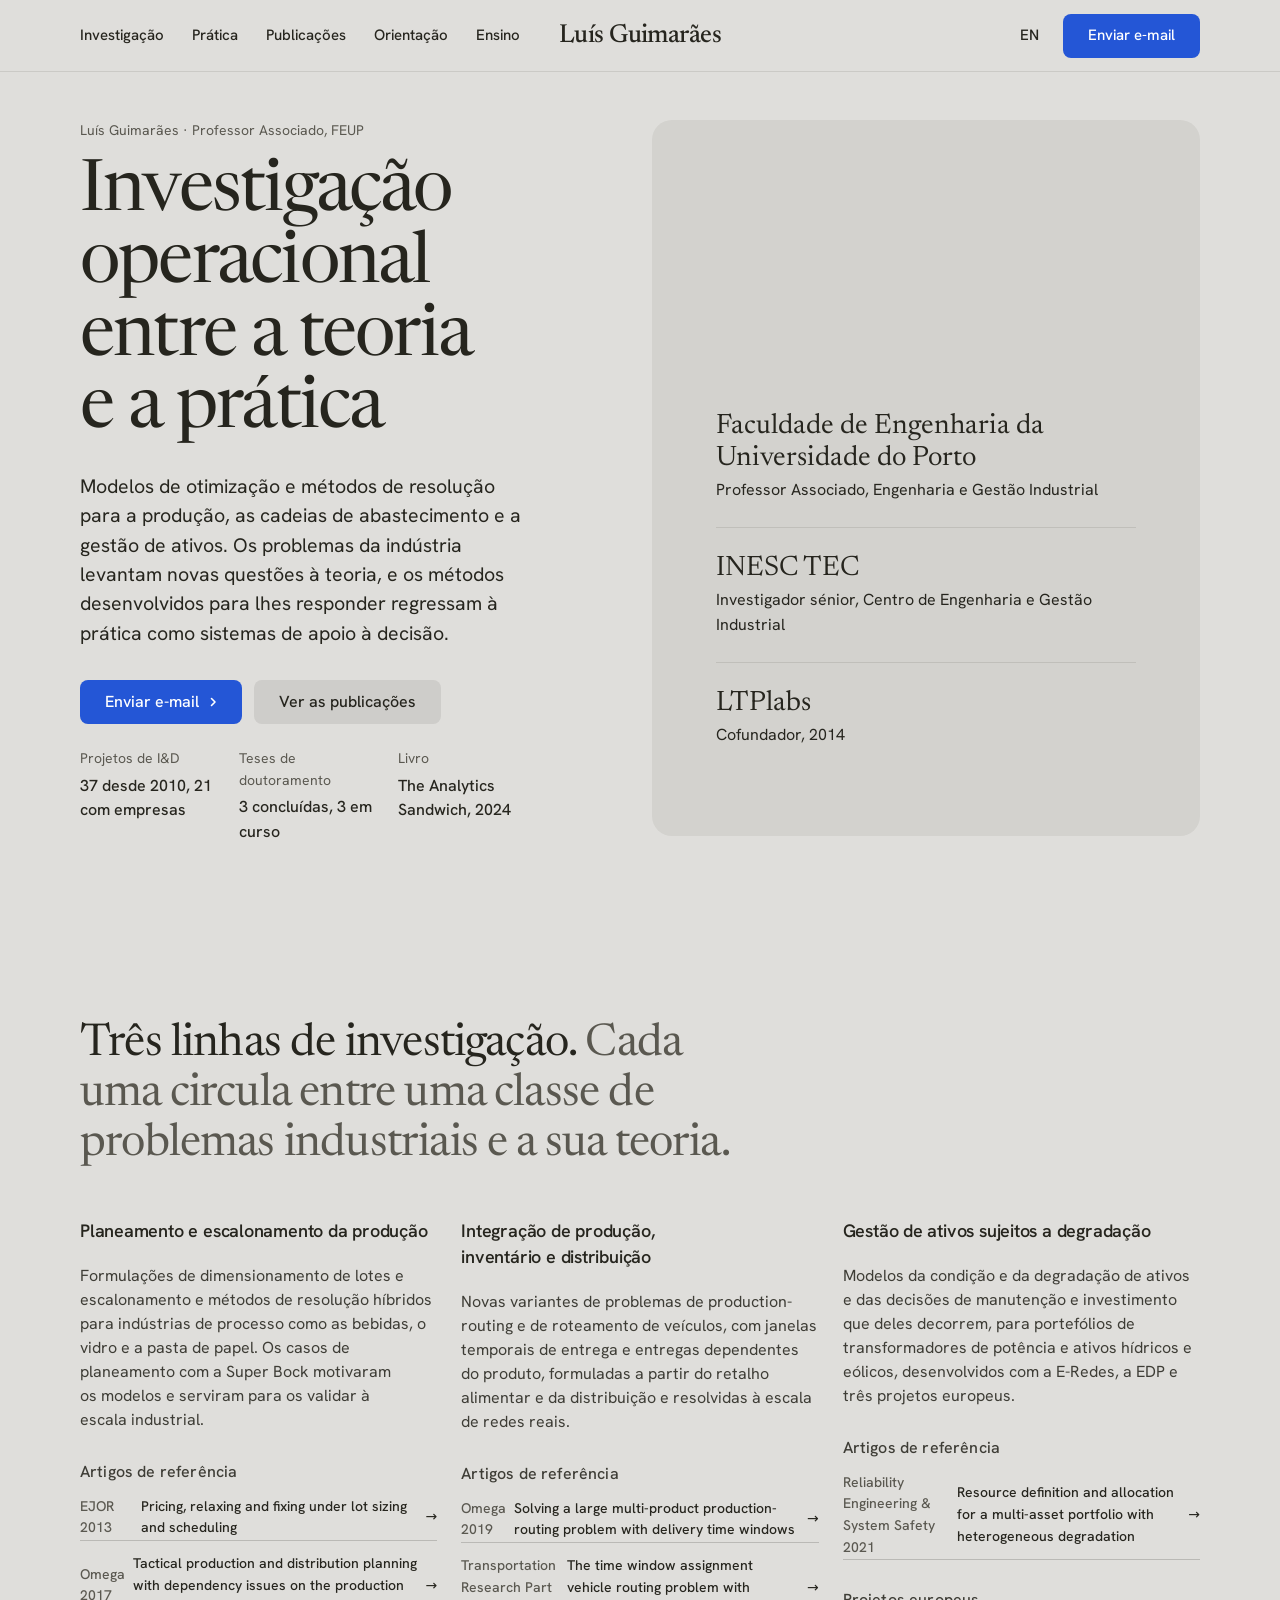
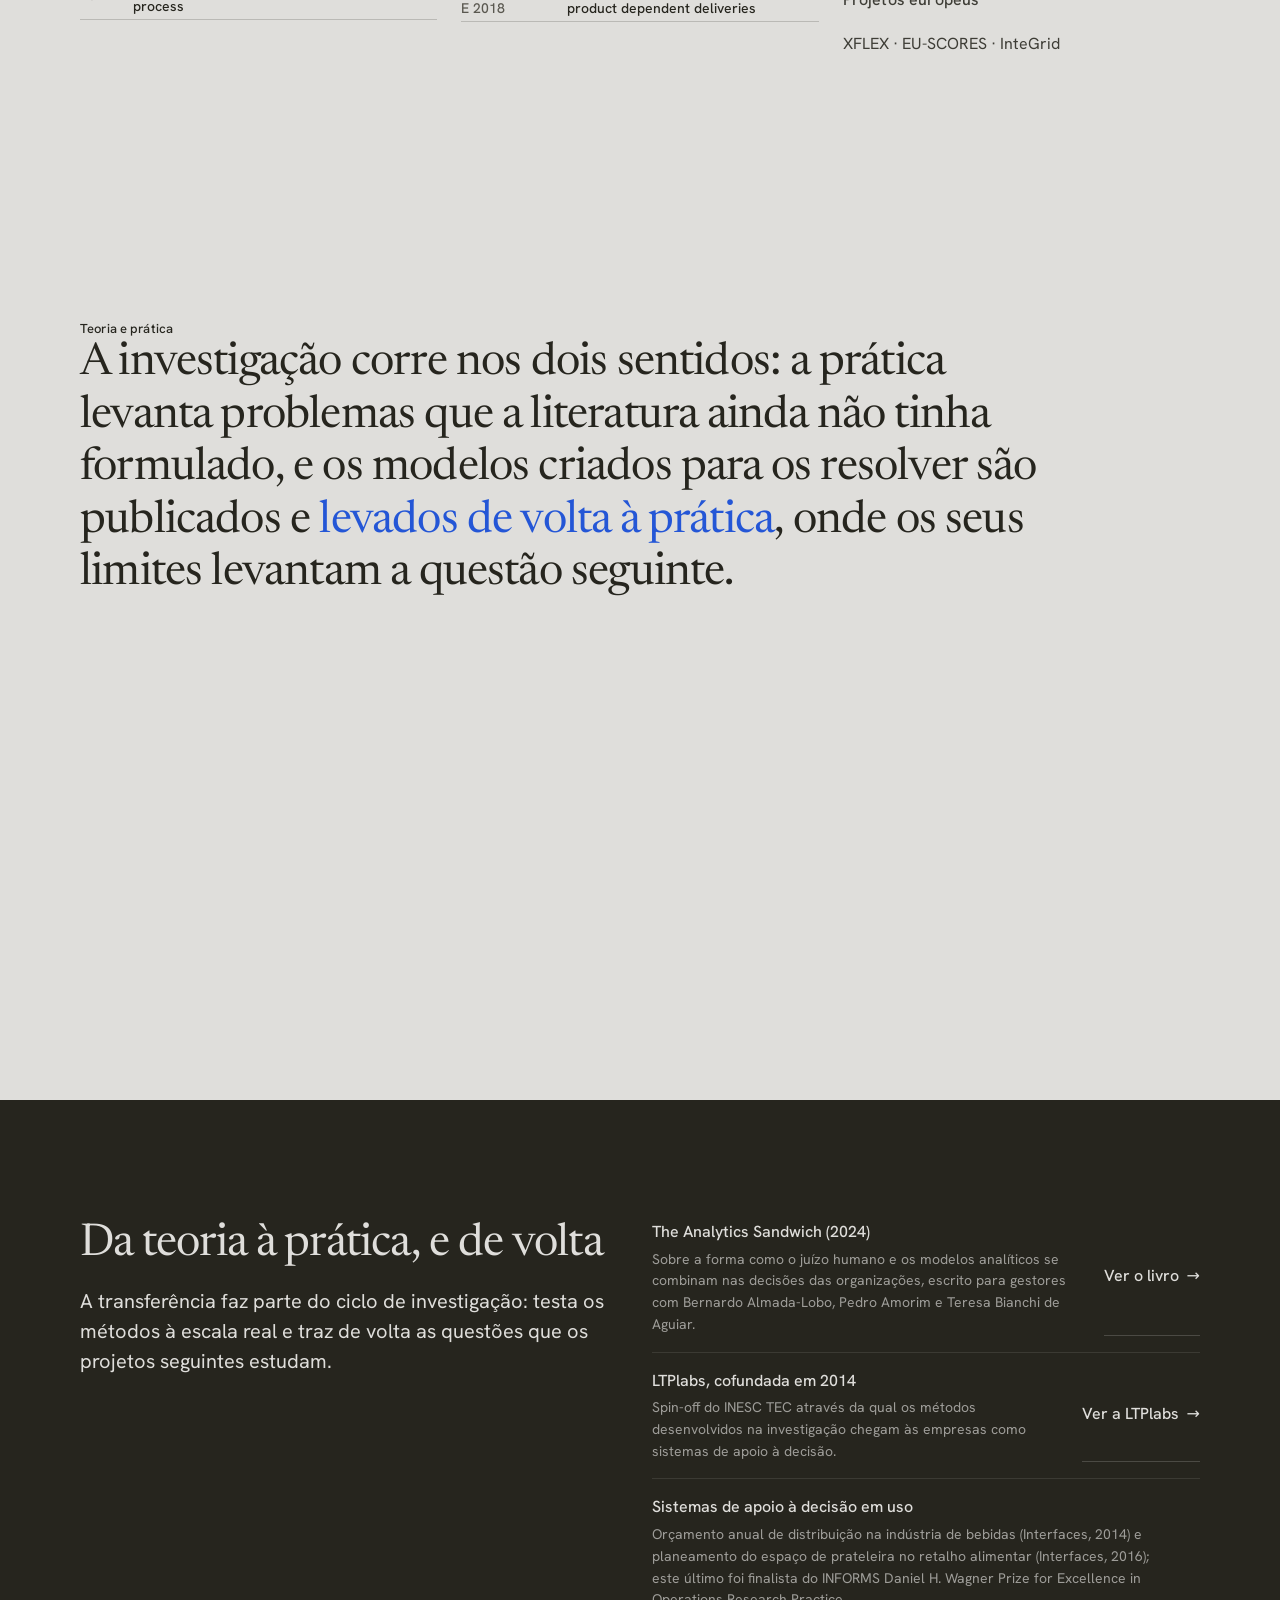
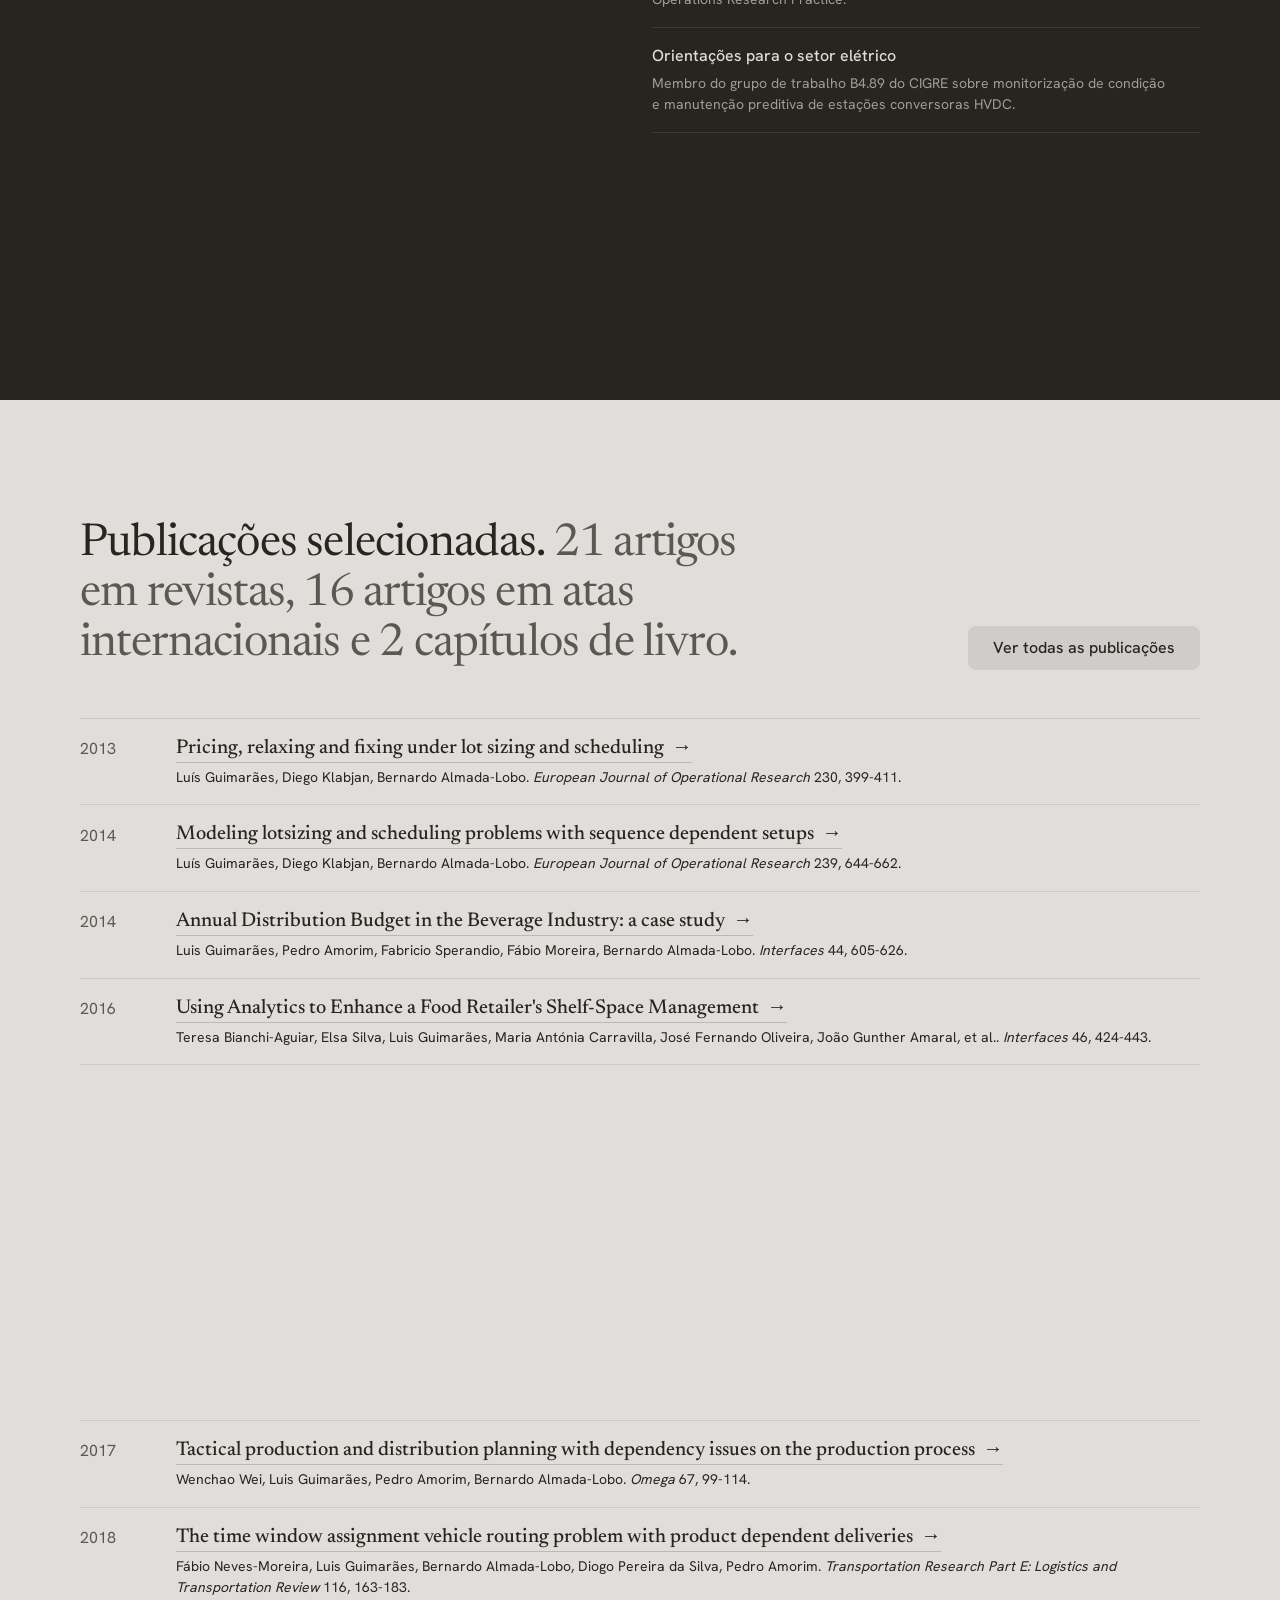
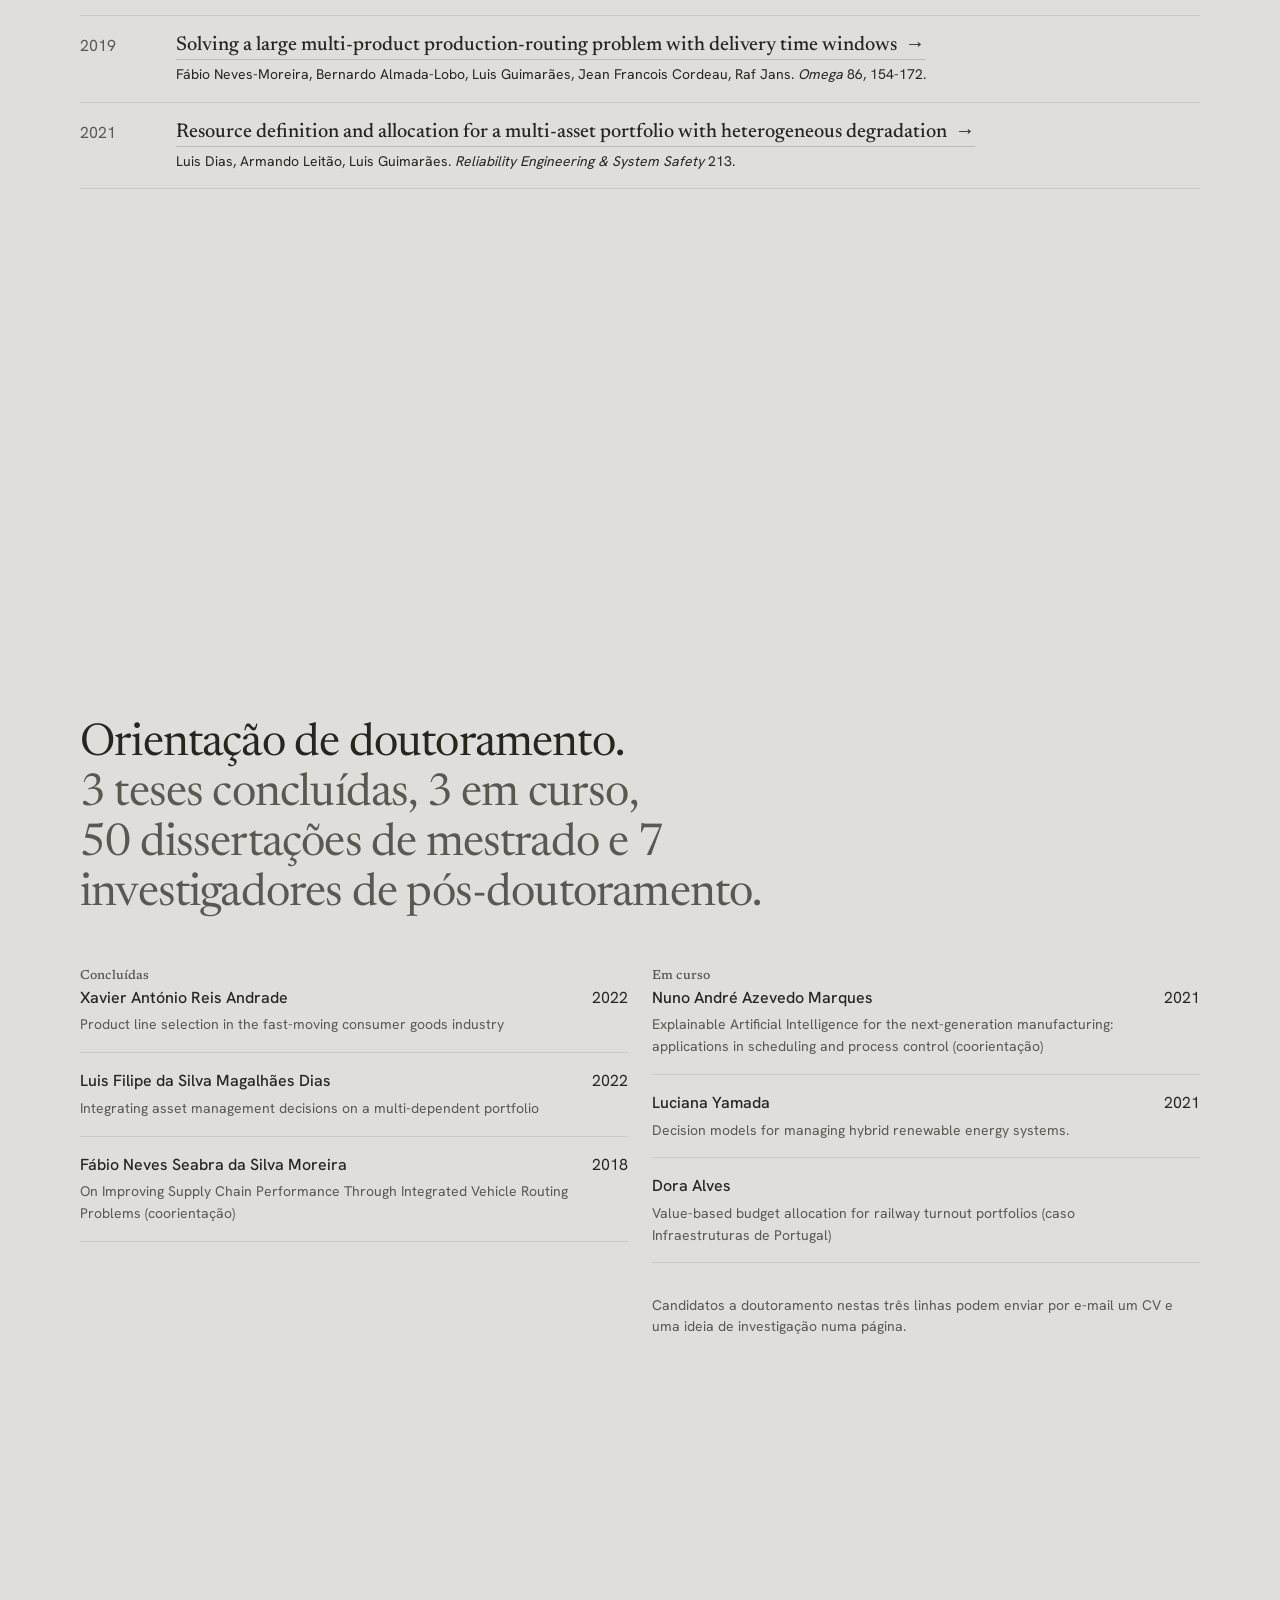
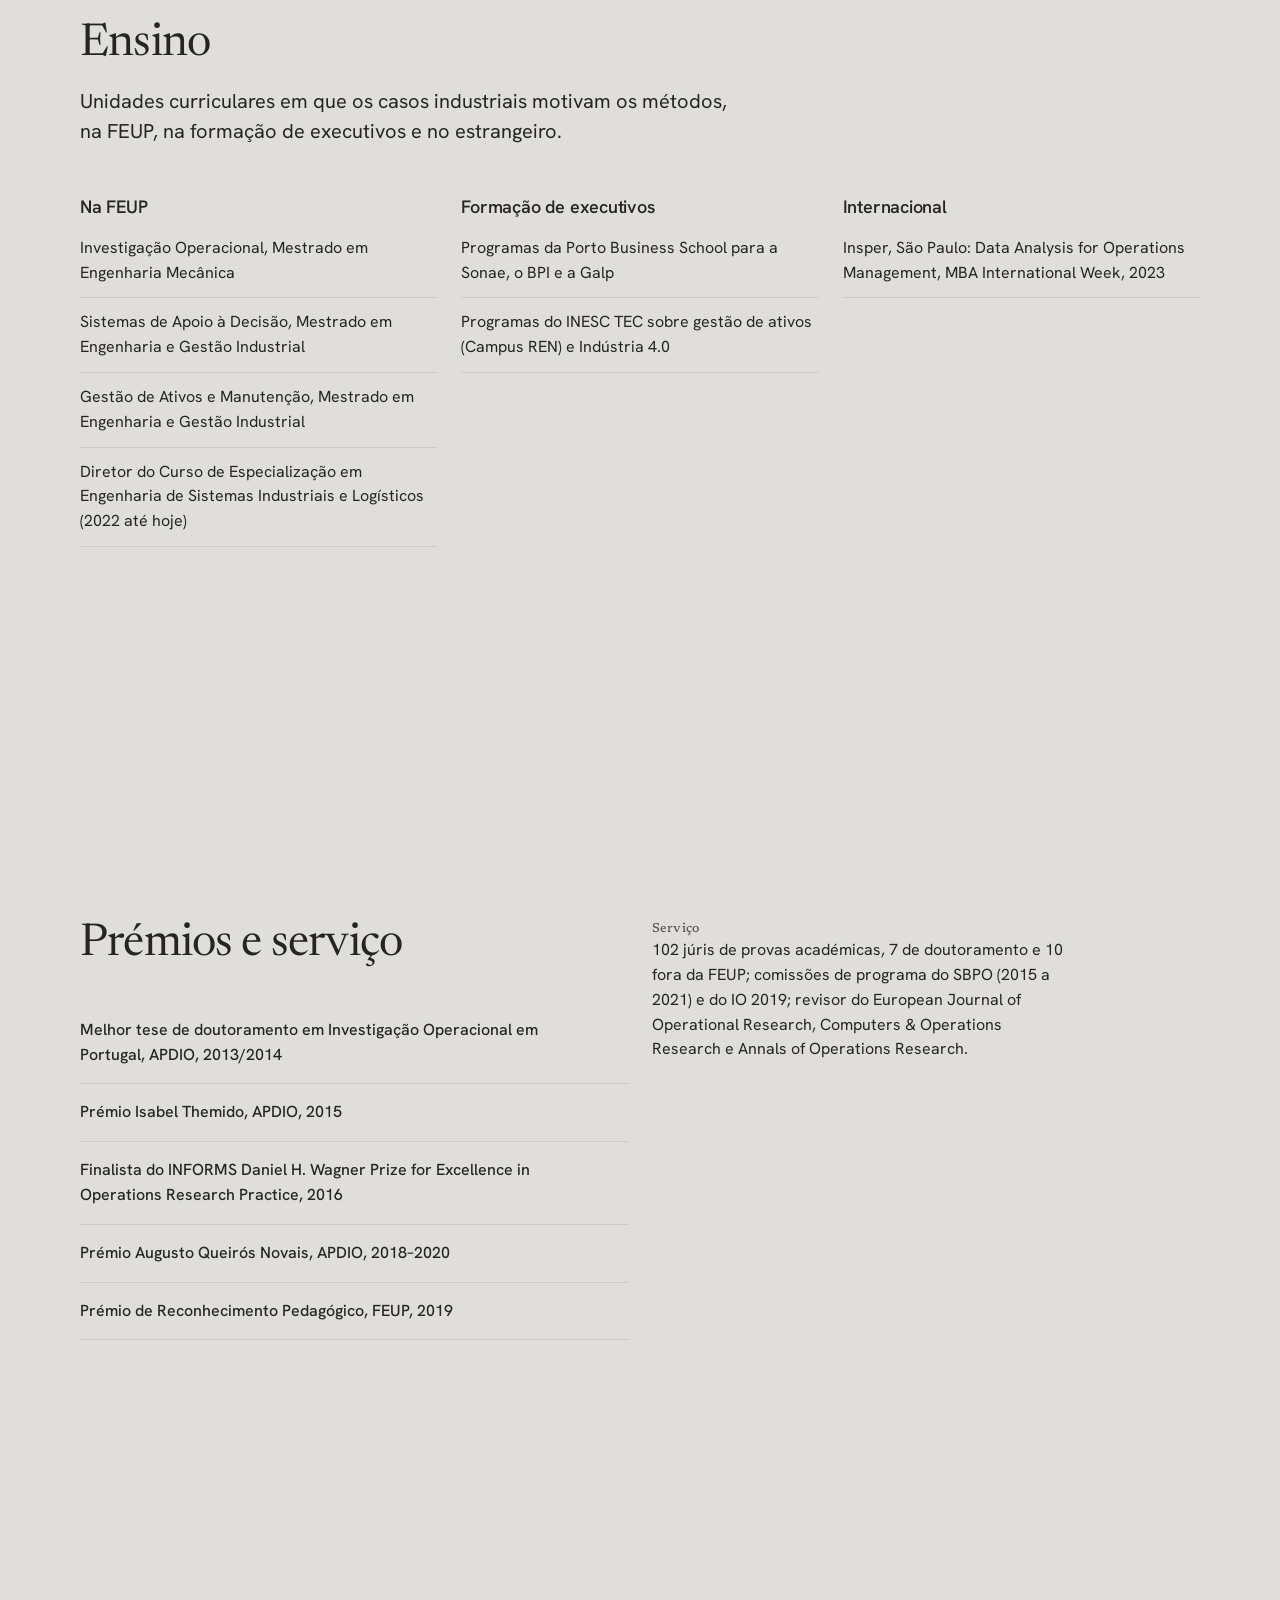
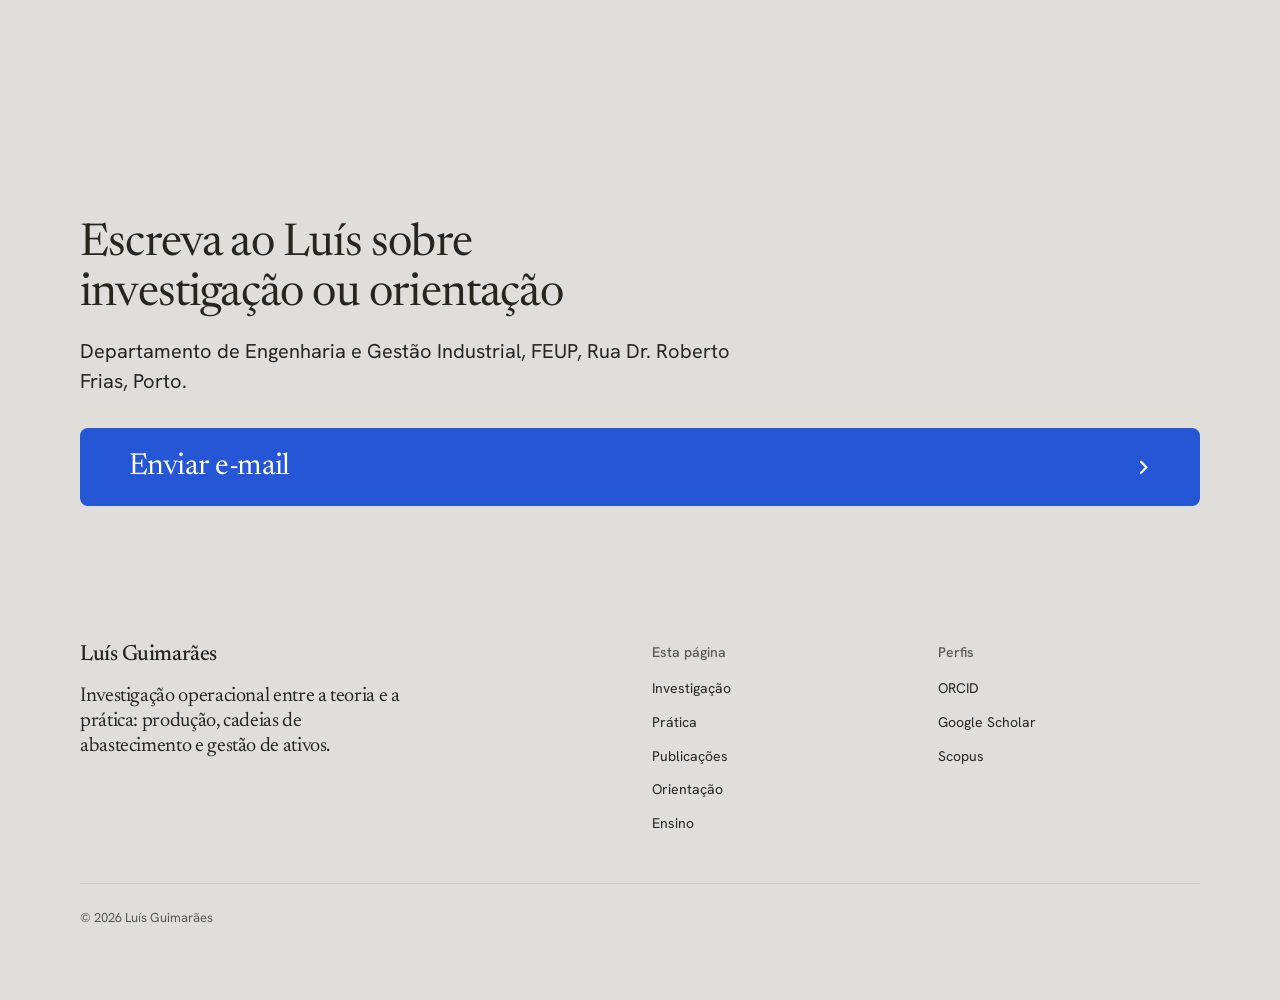
==== commit e53d05d2: "site: gerado de cv-base@0ff855a" ====
--- a/pt/index.html
+++ b/pt/index.html
@@ -3,11 +3,11 @@
 <head>
 <meta charset="utf-8">
 <meta name="viewport" content="width=device-width, initial-scale=1, viewport-fit=cover">
-<title>Luís Guimarães: investigação operacional para decisões na indústria, FEUP</title>
-<meta name="description" content="Luís Guimarães, Professor Associado da FEUP e investigador sénior do INESC TEC, desenvolve modelos de otimização e sistemas de apoio à decisão para a produção, as cadeias de abastecimento e os ativos de energia.">
+<title>Luís Guimarães: investigação operacional entre a teoria e a prática, FEUP</title>
+<meta name="description" content="Luís Guimarães, Professor Associado da FEUP e investigador sénior do INESC TEC, trabalha em investigação operacional no planeamento da produção, nas cadeias de abastecimento e na gestão de ativos, ligando a teoria e a prática.">
 <meta property="og:type" content="profile">
-<meta property="og:title" content="Luís Guimarães: investigação operacional para decisões na indústria, FEUP">
-<meta property="og:description" content="Modelos de otimização e sistemas de apoio à decisão para a produção, as cadeias de abastecimento e os ativos de energia, desenvolvidos com empresas e usados no seu planeamento diário.">
+<meta property="og:title" content="Luís Guimarães: investigação operacional entre a teoria e a prática, FEUP">
+<meta property="og:description" content="Modelos de otimização e métodos de resolução para a produção, as cadeias de abastecimento e a gestão de ativos. Os problemas da indústria levantam novas questões à teoria, e os métodos desenvolvidos para lhes responder regressam à prática como sistemas de apoio à decisão.">
 <meta name="twitter:card" content="summary">
 <link rel="icon" href="../assets/favicon.svg" type="image/svg+xml">
 <meta name="theme-color" content="#dfdedb">
@@ -72,8 +72,8 @@
     <div class="wrap"><div class="hero-text grid hero__grid">
       <div class="hero__text span-5">
         <p class="hero__kicker">Luís Guimarães · Professor Associado, FEUP</p>
-        <h1 id="hero-h">Investigação operacional para decisões na indústria</h1>
-        <p class="hero__lead">Modelos de otimização e sistemas de apoio à decisão para a produção, as cadeias de abastecimento e os ativos de energia, desenvolvidos com empresas e usados no seu planeamento diário.</p>
+        <h1 id="hero-h">Investigação operacional entre a teoria e a prática</h1>
+        <p class="hero__lead">Modelos de otimização e métodos de resolução para a produção, as cadeias de abastecimento e a gestão de ativos. Os problemas da indústria levantam novas questões à teoria, e os métodos desenvolvidos para lhes responder regressam à prática como sistemas de apoio à decisão.</p>
         <div class="btn-row">
           <a class="btn btn--primary" href="mailto:lguimaraes@fe.up.pt">Enviar e-mail<svg class="m-arrow" viewBox="0 0 12 12" aria-hidden="true"><path class="m-arrow__stem" d="M1 6h8"/><path class="m-arrow__head" d="M4.5 2.5 8 6l-3.5 3.5"/></svg></a>
           <a class="btn btn--secondary" href="#publications">Ver as publicações</a>
@@ -91,23 +91,23 @@
 
   <section class="section" id="research" aria-labelledby="research-h">
     <div class="wrap">
-      <div class="section-head"><h2 id="research-h">Três linhas de investigação. <span class="muted">Todas nasceram de projetos com a indústria.</span></h2></div>
+      <div class="section-head"><h2 id="research-h">Três linhas de investigação. <span class="muted">Cada uma circula entre uma classe de problemas industriais e a sua teoria.</span></h2></div>
       <div class="grid grid--top">
         <article class="card card--open span-4 line-card">
-          <h3>Planeia a produção em indústrias de processo</h3>
-          <p>Modelos de dimensionamento de lotes e escalonamento para bebidas, vidro e pasta de papel, do sistema de planeamento de longo prazo construído com a Super Bock às regras de despacho aprendidas a partir de dados.</p>
+          <h3>Planeamento e escalonamento da produção</h3>
+          <p>Formulações de dimensionamento de lotes e escalonamento e métodos de resolução híbridos para indústrias de processo como as bebidas, o vidro e a pasta de papel. Os casos de planeamento com a Super Bock motivaram os modelos e serviram para os validar à escala industrial.</p>
           <p class="t-label muted">Artigos de referência</p>
           <ul class="refs"><li><a class="link" href="https://doi.org/10.1016/j.ejor.2013.04.030"><span class="refs__venue">EJOR 2013</span> Pricing, relaxing and fixing under lot sizing and scheduling</a></li><li><a class="link" href="https://doi.org/10.1016/j.omega.2016.04.004"><span class="refs__venue">Omega 2017</span> Tactical production and distribution planning with dependency issues on the production process</a></li></ul>
         </article>
         <article class="card card--open span-4 line-card">
-          <h3>Encaminha entregas e stock na cadeia de abastecimento</h3>
-          <p>Problemas de production-routing e inventory-routing para o retalho alimentar e a distribuição, resolvidos à escala de uma rede real.</p>
+          <h3>Integração de produção, inventário e distribuição</h3>
+          <p>Novas variantes de problemas de production-routing e de roteamento de veículos, com janelas temporais de entrega e entregas dependentes do produto, formuladas a partir do retalho alimentar e da distribuição e resolvidas à escala de redes reais.</p>
           <p class="t-label muted">Artigos de referência</p>
           <ul class="refs"><li><a class="link" href="https://doi.org/10.1016/j.omega.2018.07.006"><span class="refs__venue">Omega 2019</span> Solving a large multi-product production-routing problem with delivery time windows</a></li><li><a class="link" href="https://doi.org/10.1016/j.tre.2018.03.004"><span class="refs__venue">Transportation Research Part E 2018</span> The time window assignment vehicle routing problem with product dependent deliveries</a></li></ul>
         </article>
         <article class="card card--open span-4 line-card">
-          <h3>Programa a manutenção de ativos de energia</h3>
-          <p>Índices de saúde, políticas de manutenção e alocação de orçamento para transformadores de potência, centrais hídricas e eólicas, com a E-Redes, a EDP e três projetos europeus.</p>
+          <h3>Gestão de ativos sujeitos a degradação</h3>
+          <p>Modelos da condição e da degradação de ativos e das decisões de manutenção e investimento que deles decorrem, para portefólios de transformadores de potência e ativos hídricos e eólicos, desenvolvidos com a E-Redes, a EDP e três projetos europeus.</p>
           <p class="t-label muted">Artigos de referência</p>
           <ul class="refs"><li><a class="link" href="https://doi.org/10.1016/j.ress.2021.107768"><span class="refs__venue">Reliability Engineering &amp; System Safety 2021</span> Resource definition and allocation for a multi-asset portfolio with heterogeneous degradation</a></li></ul>
 <p class="t-label muted">Projetos europeus</p>
@@ -116,22 +116,22 @@
     </div>
   </section>
 
-  <section class="section statement" id="statement" data-moment="word-highlight" aria-label="Investigação com a indústria">
-    <div class="wrap">
-      <p class="t-label">Investigação com a indústria</p>
-      <p class="mo-wh__text">Dos 37 projetos de investigação, 21 foram financiados por empresas, e os sistemas de planeamento neles construídos são <strong>usados por planeadores</strong> nas bebidas, no retalho e na energia.</p>
+  <section class="section statement" id="statement" data-moment="word-highlight" aria-label="Teoria e prática">
+    <div class="wrap">
+      <p class="t-label">Teoria e prática</p>
+      <p class="mo-wh__text">A investigação corre nos dois sentidos: a prática levanta problemas que a literatura ainda não tinha formulado, e os modelos criados para os resolver são publicados e <strong>levados de volta à prática</strong>, onde os seus limites levantam a questão seguinte.</p>
     </div>
   </section>
 
   <section class="section ground-inverse" id="practice" aria-labelledby="practice-h">
     <div class="wrap grid grid--top">
       <div class="span-6">
-        <div class="section-head"><h2 id="practice-h">Dos modelos ao uso diário</h2><p>Investigação que sai da universidade como um livro, uma empresa e sistemas que os planeadores usam.</p></div>
+        <div class="section-head"><h2 id="practice-h">Da teoria à prática, e de volta</h2><p>A transferência faz parte do ciclo de investigação: testa os métodos à escala real e traz de volta as questões que os projetos seguintes estudam.</p></div>
       </div>
       <ul class="rows span-6 start-7">
-        <li><span class="rows__name">The Analytics Sandwich (2024)<small>Livro para gestores sobre como juntar o juízo humano à análise de dados e à IA, escrito com Bernardo Almada-Lobo, Pedro Amorim e Teresa Bianchi de Aguiar.</small></span><a class="rows__value link" href="https://theanalyticssandwich.ltplabs.com">Ver o livro</a></li>
-        <li><span class="rows__name">LTPlabs, cofundada em 2014<small>Spin-off do INESC TEC que desenvolve sistemas de decision intelligence e analytics para empresas.</small></span><a class="rows__value link" href="https://ltplabs.com">Ver a LTPlabs</a></li>
-        <li><span class="rows__name">Sistemas de planeamento na indústria<small>Orçamentos anuais de produção e distribuição na indústria de bebidas e planeamento do espaço de prateleira num retalhista alimentar, finalista do INFORMS Daniel H. Wagner Prize em 2016.</small></span><span class="rows__value"></span></li>
+        <li><span class="rows__name">The Analytics Sandwich (2024)<small>Sobre a forma como o juízo humano e os modelos analíticos se combinam nas decisões das organizações, escrito para gestores com Bernardo Almada-Lobo, Pedro Amorim e Teresa Bianchi de Aguiar.</small></span><a class="rows__value link" href="https://theanalyticssandwich.ltplabs.com">Ver o livro</a></li>
+        <li><span class="rows__name">LTPlabs, cofundada em 2014<small>Spin-off do INESC TEC através da qual os métodos desenvolvidos na investigação chegam às empresas como sistemas de apoio à decisão.</small></span><a class="rows__value link" href="https://ltplabs.com">Ver a LTPlabs</a></li>
+        <li><span class="rows__name">Sistemas de apoio à decisão em uso<small>Orçamento anual de distribuição na indústria de bebidas (Interfaces, 2014) e planeamento do espaço de prateleira no retalho alimentar (Interfaces, 2016); este último foi finalista do INFORMS Daniel H. Wagner Prize for Excellence in Operations Research Practice.</small></span><span class="rows__value"></span></li>
         <li><span class="rows__name">Orientações para o setor elétrico<small>Membro do grupo de trabalho B4.89 do CIGRE sobre monitorização de condição e manutenção preditiva de estações conversoras HVDC.</small></span><span class="rows__value"></span></li>
       </ul>
     </div>
@@ -182,7 +182,7 @@
 
   <section class="section" id="teaching" aria-labelledby="teach-h">
     <div class="wrap">
-      <div class="section-head"><h2 id="teach-h">Ensino</h2><p>Unidades curriculares na FEUP, formação de executivos para empresas e uma semana de MBA em São Paulo.</p></div>
+      <div class="section-head"><h2 id="teach-h">Ensino</h2><p>Unidades curriculares em que os casos industriais motivam os métodos, na FEUP, na formação de executivos e no estrangeiro.</p></div>
       <div class="grid grid--top">
         <div class="card card--open span-4 teach-col"><h3>Na FEUP</h3><ul><li>Investigação Operacional, Mestrado em Engenharia Mecânica</li><li>Sistemas de Apoio à Decisão, Mestrado em Engenharia e Gestão Industrial</li><li>Gestão de Ativos e Manutenção, Mestrado em Engenharia e Gestão Industrial</li><li>Diretor do Curso de Especialização em Engenharia de Sistemas Industriais e Logísticos (2022 até hoje)</li></ul></div>
         <div class="card card--open span-4 teach-col"><h3>Formação de executivos</h3><ul><li>Programas da Porto Business School para a Sonae, o BPI e a Galp</li><li>Programas do INESC TEC sobre gestão de ativos (Campus REN) e Indústria 4.0</li></ul></div>
@@ -218,7 +218,7 @@
       <div class="grid">
         <div class="span-6 stack-4">
           <a class="nav__logo" href="#top">Luís Guimarães</a>
-          <p class="footer__lede">Investigação operacional para a produção, as cadeias de abastecimento e os ativos de energia.</p>
+          <p class="footer__lede">Investigação operacional entre a teoria e a prática: produção, cadeias de abastecimento e gestão de ativos.</p>
         </div>
         <div class="span-3 start-7 footer__col"><h3>Esta página</h3><ul>
           <li><a href="#research">Investigação</a></li><li><a href="#practice">Prática</a></li>
